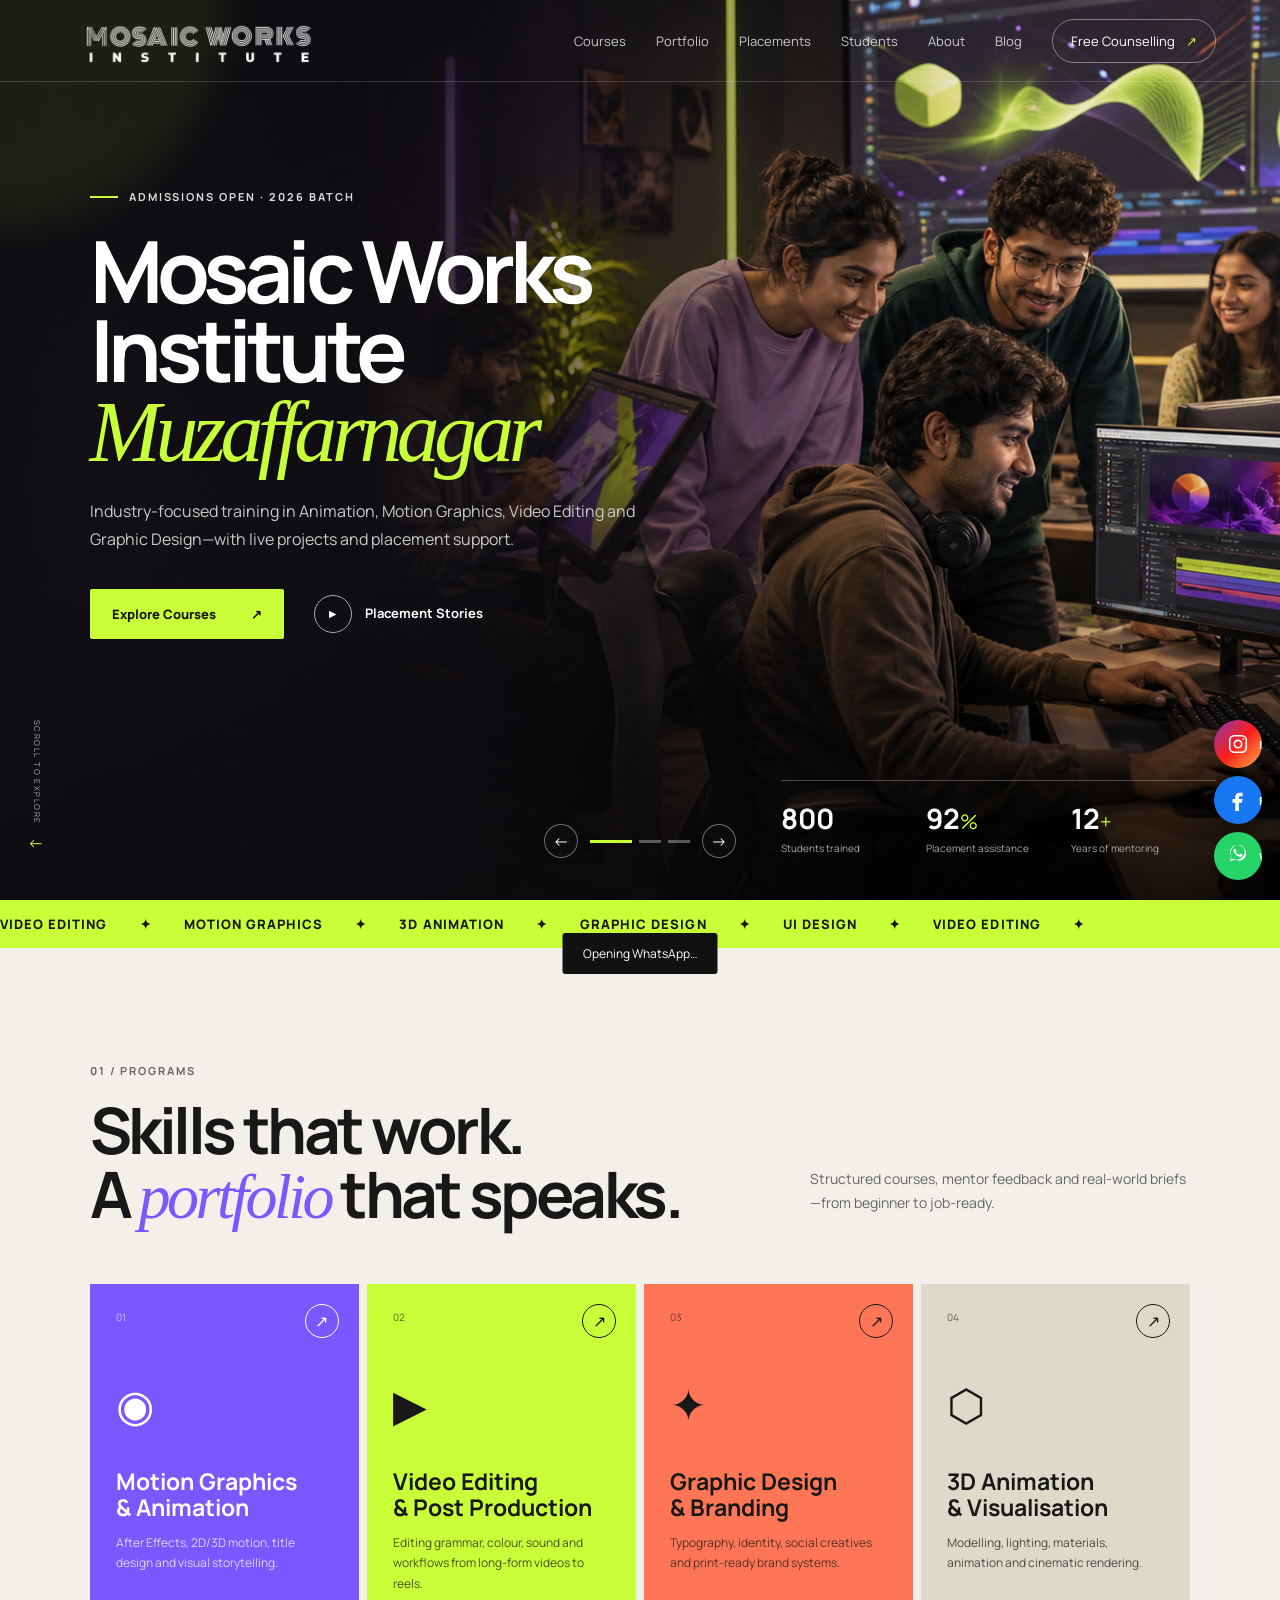
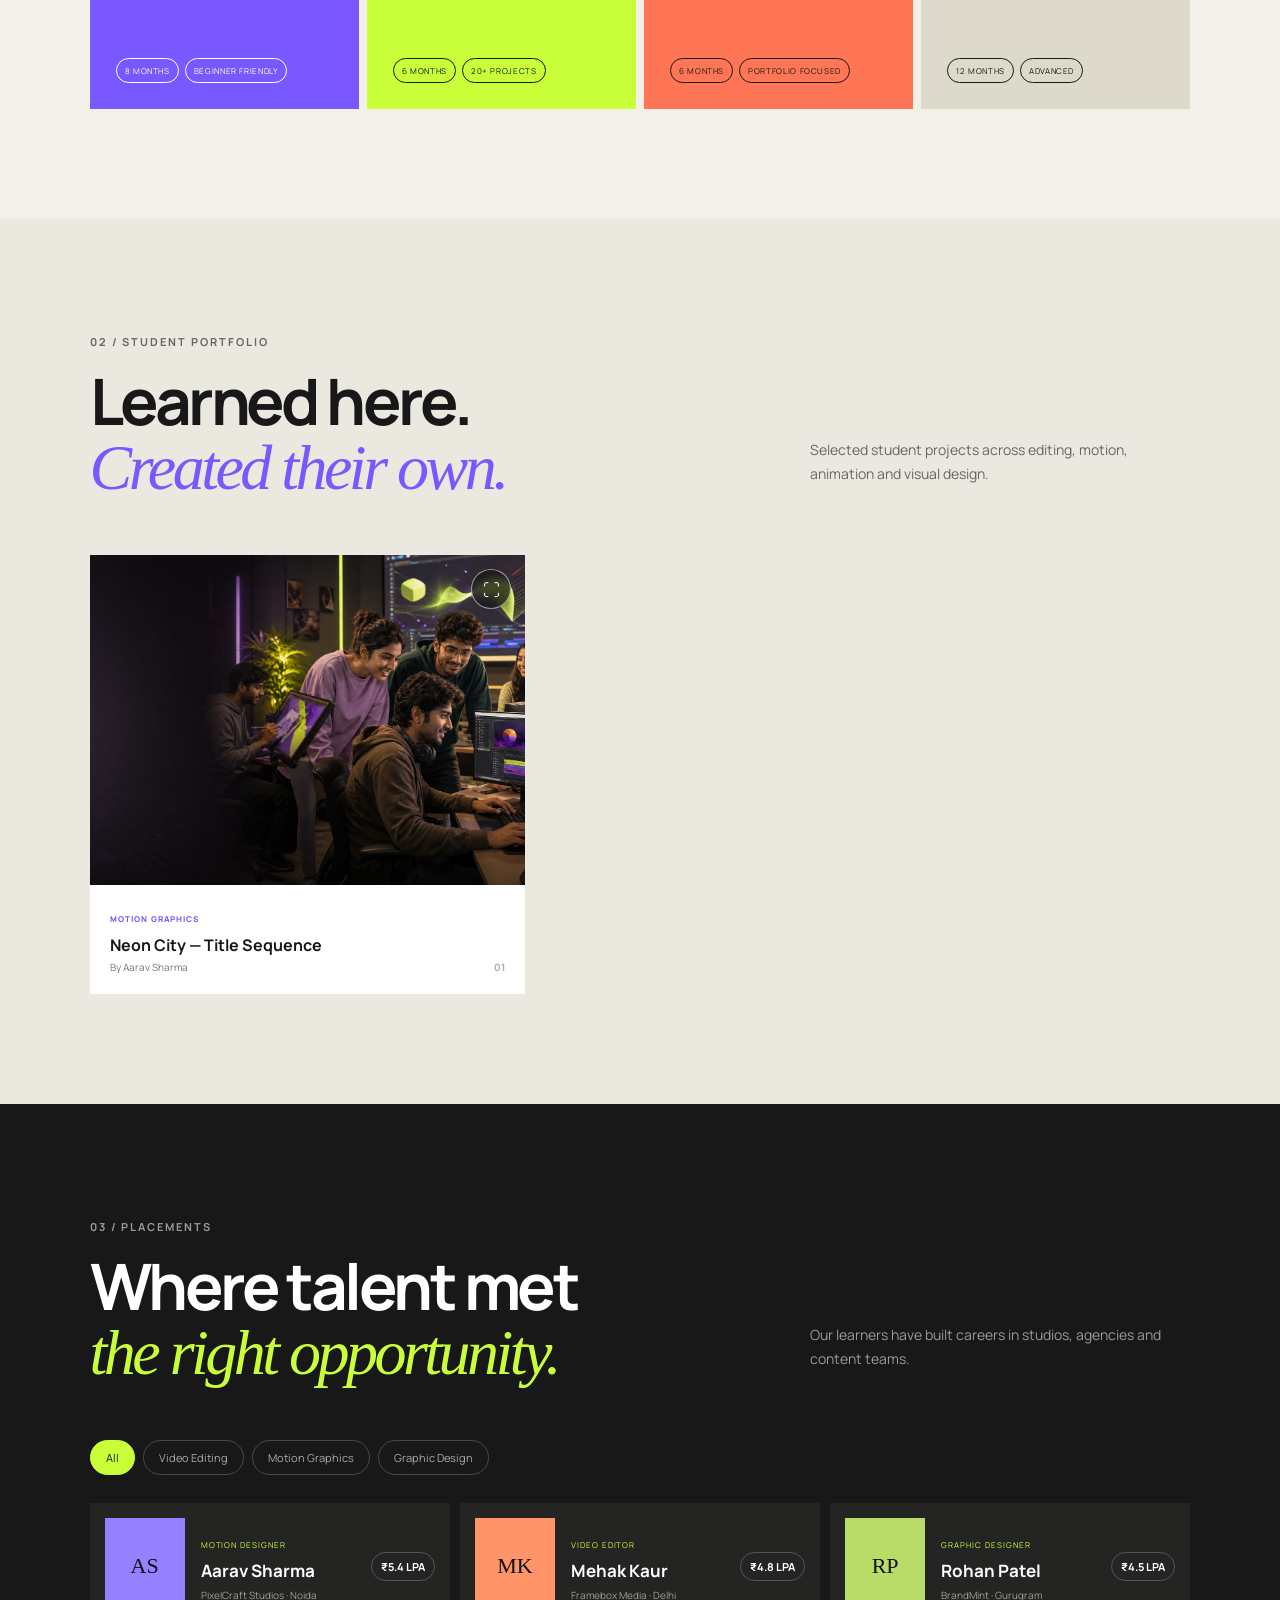
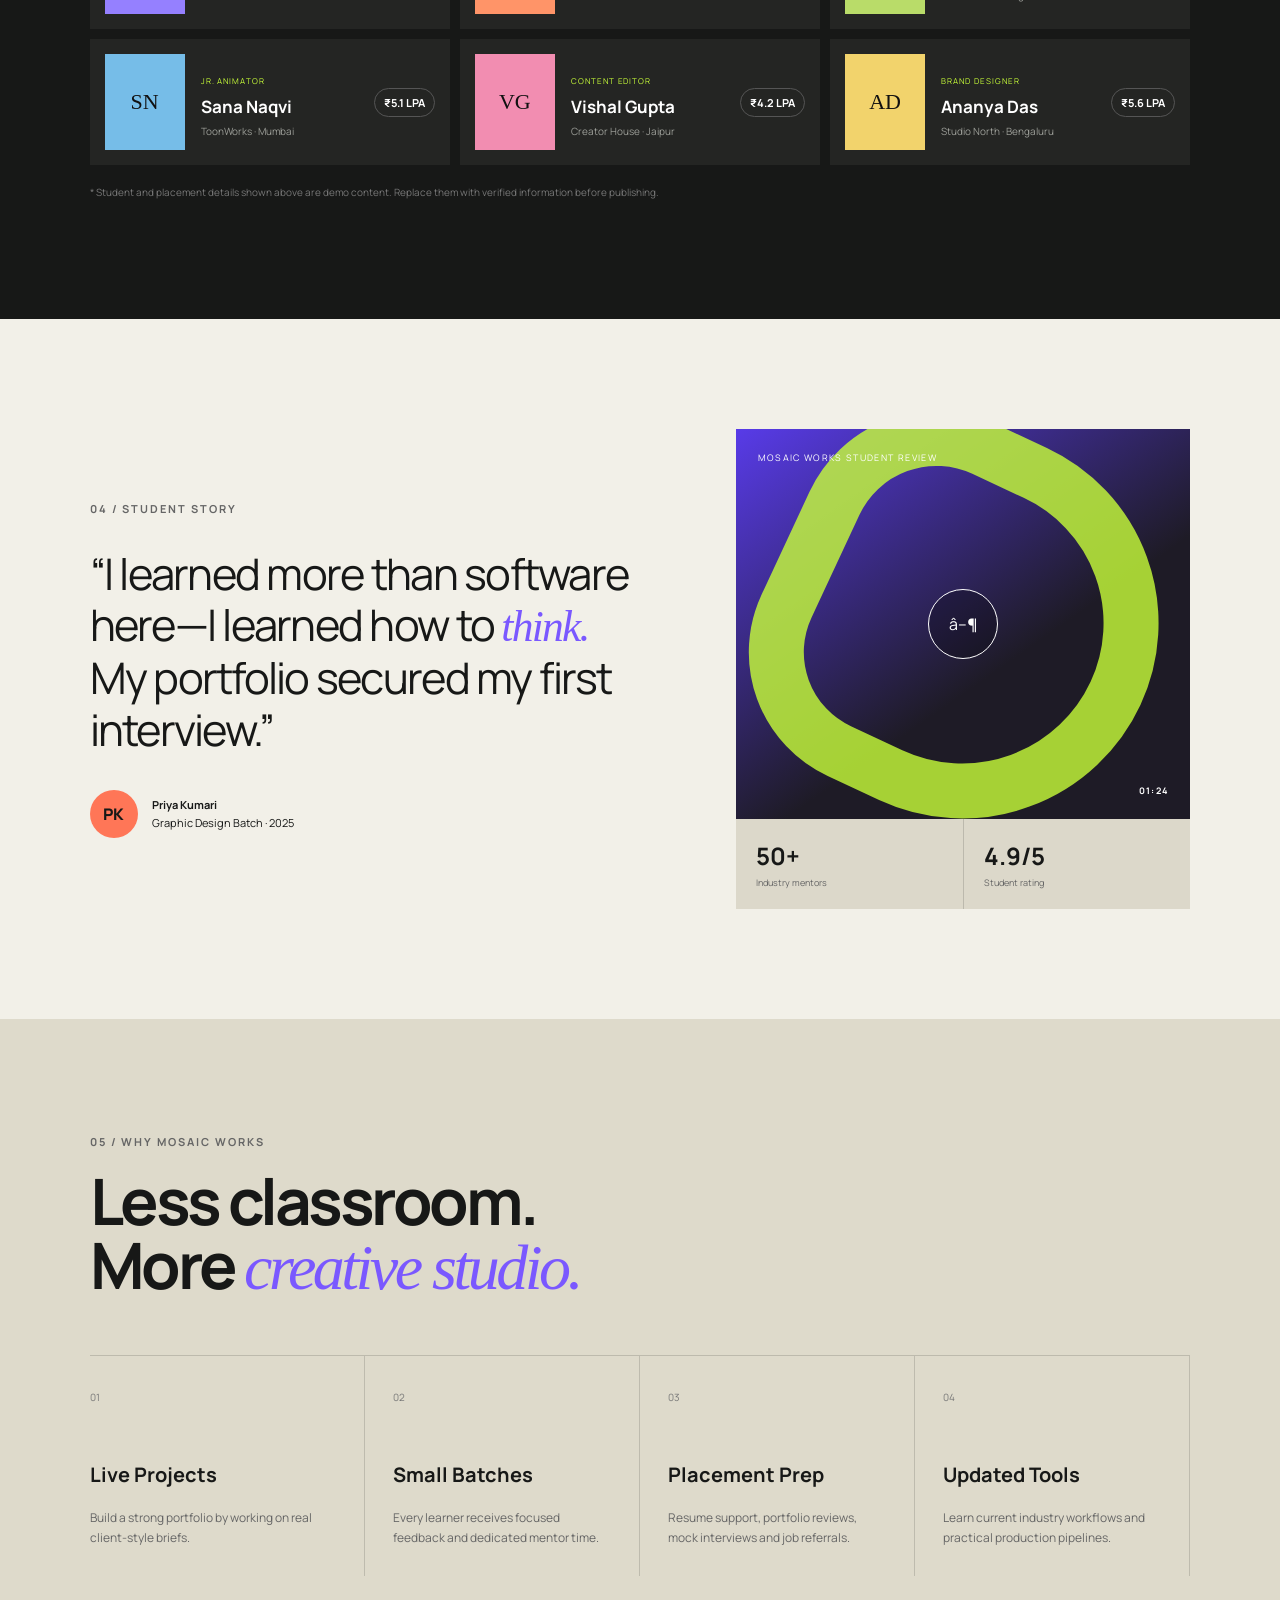
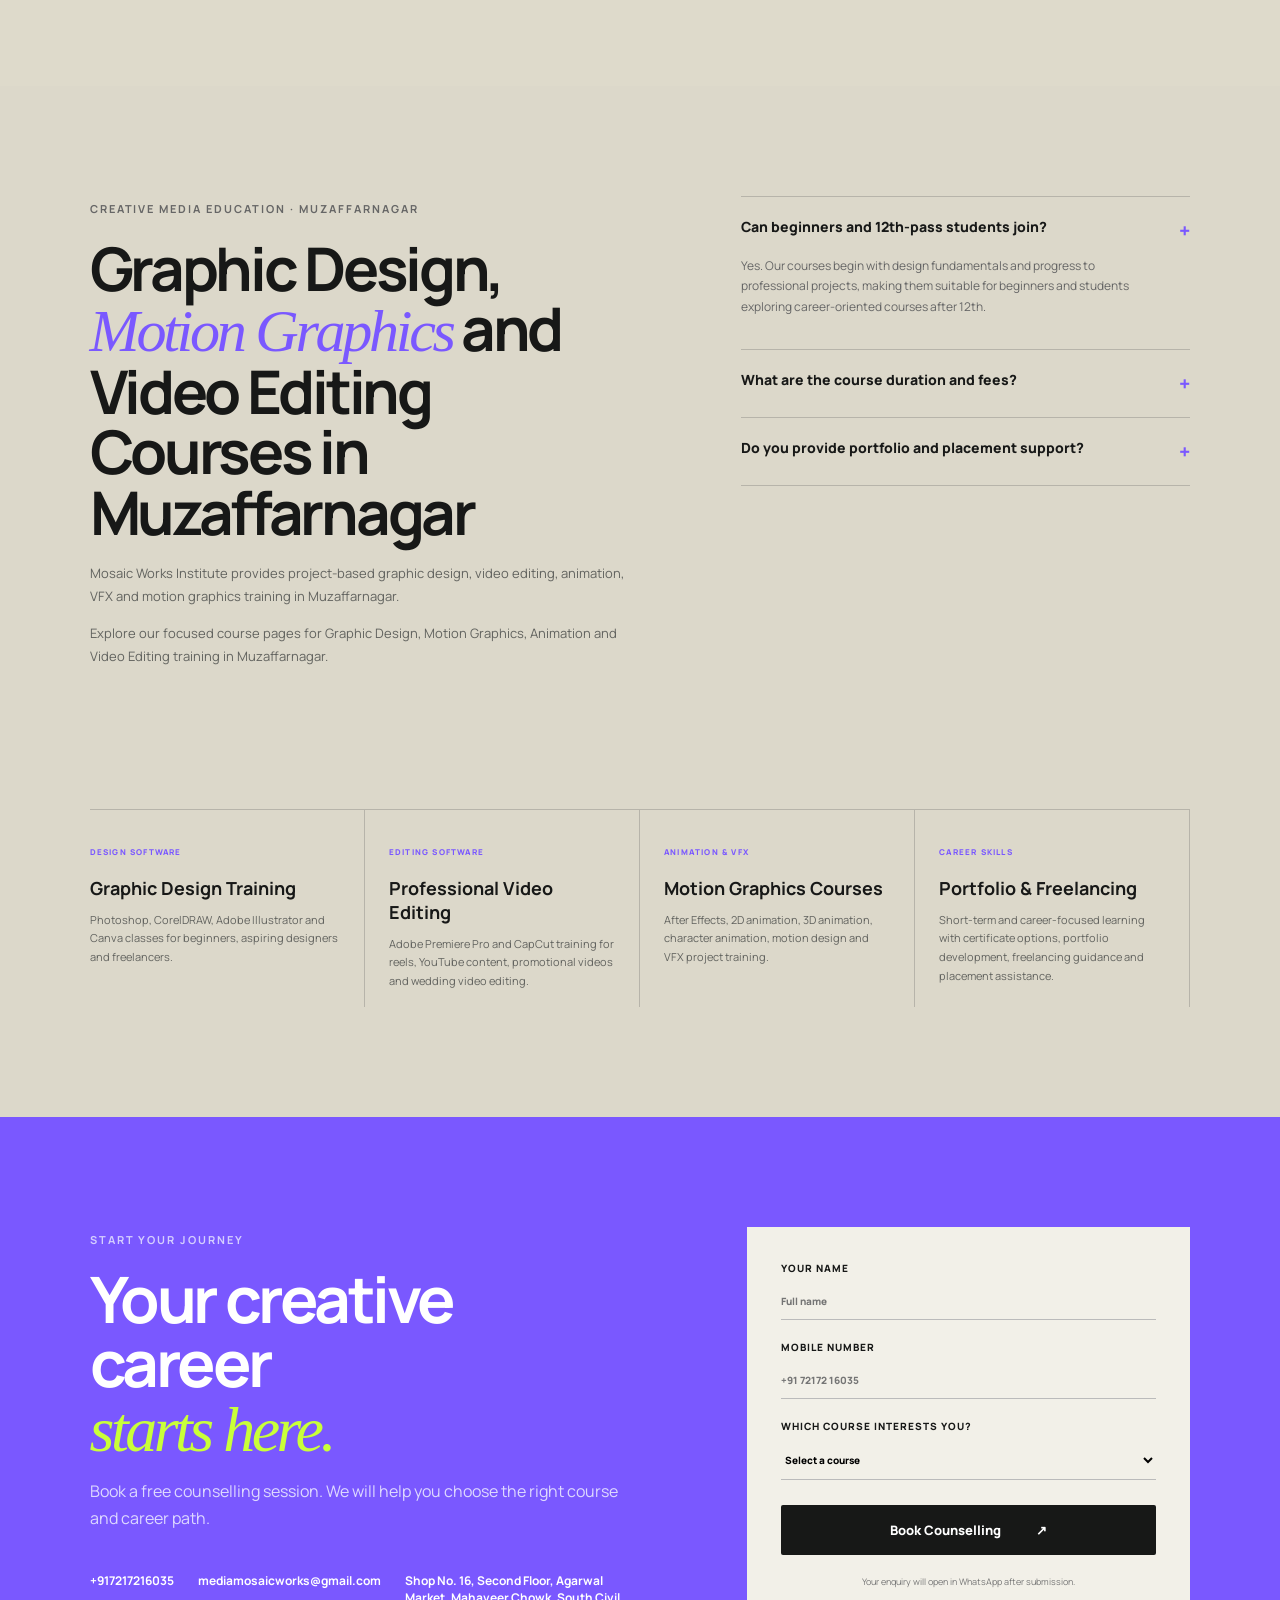
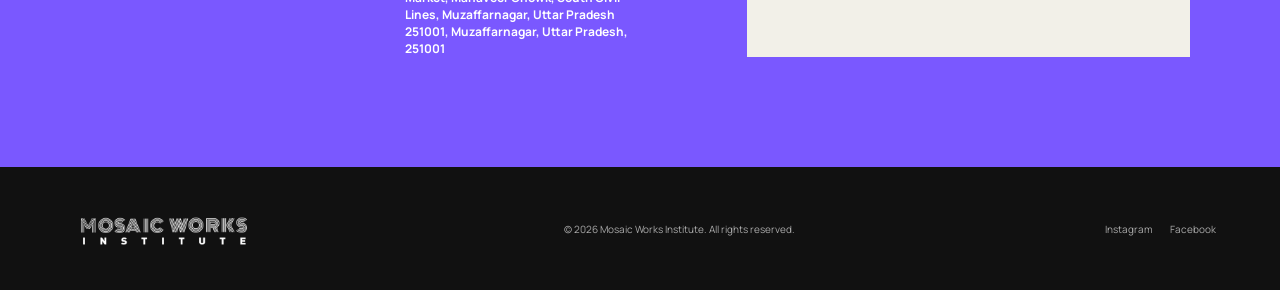
==== index.html @ 02b901d7 "Support multiple student review videos" ====
<!doctype html>
<html lang="en">
<head>
  <meta charset="UTF-8" />
  <meta name="google-site-verification" content="F99Dy2yjvaVVWjo8luvY0_KOI1GWMtIeP6LlT7EjzqU" />
  <meta name="viewport" content="width=device-width, initial-scale=1.0" />
  <meta id="seoDescription" name="description" content="Mosaic Works Institute is a creative training institute in Muzaffarnagar offering Graphic Design, Motion Graphics, Animation and Video Editing courses with practical projects, portfolio development and career counselling." />
  <meta name="keywords" content="graphic design institute in Muzaffarnagar, best graphic design course in Muzaffarnagar, graphic design classes near me, graphic designing training center Muzaffarnagar, diploma in graphic design Muzaffarnagar, certificate course in graphic design, graphic design course for beginners, graphic design course fees in Muzaffarnagar, online graphic design course Muzaffarnagar, graphic design course with certificate, Photoshop course in Muzaffarnagar, CorelDRAW course Muzaffarnagar, Illustrator course near me, Adobe Premiere Pro course, After Effects course Muzaffarnagar, CapCut editing course, Canva course for beginners, Adobe Photoshop classes near me, video editing institute Muzaffarnagar, video editing classes near me, professional video editing course, reels editing course, YouTube video editing course, wedding video editing course, video editing course fees, video editing training center, motion graphics course near me, 2D animation course Muzaffarnagar, 3D animation course Muzaffarnagar, animation training institute, VFX course in Muzaffarnagar, motion graphics training center, animation course for beginners, character animation course, graphic design course with job placement, animation course with placement, freelancing course graphic design, graphic designer course after 12th, skill development courses Muzaffarnagar, short term graphic design course, weekend graphic design classes" />
  <meta name="robots" content="index, follow, max-image-preview:large, max-video-preview:-1" />
  <link rel="canonical" href="https://mosaicworksinstitute.in/" />
  <meta property="og:type" content="website" /><meta property="og:url" content="https://mosaicworksinstitute.in/" /><meta property="og:title" content="Mosaic Works Institute Muzaffarnagar | Creative Training Institute" /><meta property="og:description" content="Official homepage of Mosaic Works Institute, Muzaffarnagar for Graphic Design, Motion Graphics, Animation and Video Editing courses." /><meta property="og:image" content="https://mosaicworksinstitute.in/assets/hero-students.png" />
  <meta name="theme-color" content="#171817" />
  <title>Mosaic Works Institute Muzaffarnagar | Graphic Design, Animation & Video Editing Courses</title>
  <link rel="preconnect" href="https://fonts.googleapis.com">
  <link rel="preconnect" href="https://fonts.gstatic.com" crossorigin>
  <link href="https://fonts.googleapis.com/css2?family=Hind:wght@400;500;600;700&family=Manrope:wght@400;500;600;700;800&family=Montserrat:wght@400;500;600;700;800&family=Mukta:wght@400;500;600;700&family=Noto+Sans+Devanagari:wght@400;500;600;700;800&family=Poppins:wght@400;500;600;700;800&display=swap" rel="stylesheet">
  <link rel="preload" as="image" href="assets/hero-students.png" />
  <link rel="stylesheet" href="styles.css?v=20260624-review-gallery" />
  <link rel="stylesheet" href="portfolio-lightbox.css" />
  <script type="application/ld+json">{"@context":"https://schema.org","@graph":[{"@type":["Organization","EducationalOrganization"],"@id":"https://mosaicworksinstitute.in/#organization","name":"Mosaic Works Institute","alternateName":["Mosaic Works","Mosaic Works Institute Muzaffarnagar"],"url":"https://mosaicworksinstitute.in/","logo":"https://mosaicworksinstitute.in/assets/mosaic-works-logo.png","image":"https://mosaicworksinstitute.in/assets/hero-students.png","email":"mediamosaicworks@gmail.com","telephone":"+917217216035","sameAs":["https://www.instagram.com/mosaic_works_institute/","https://www.facebook.com/share/1VC8kk6S8E/"]},{"@type":["LocalBusiness","EducationalOrganization"],"@id":"https://mosaicworksinstitute.in/#localbusiness","name":"Mosaic Works Institute","url":"https://mosaicworksinstitute.in/","telephone":"+917217216035","priceRange":"Contact for course fees","image":"https://mosaicworksinstitute.in/assets/mosaic-works-logo.png","description":"Professional creative education and training institute in Muzaffarnagar for graphic design, motion graphics, animation and video editing courses.","address":{"@type":"PostalAddress","streetAddress":"Shop No. 16, Second Floor, Agarwal Market, Mahaveer Chowk, South Civil Lines","addressLocality":"Muzaffarnagar","addressRegion":"Uttar Pradesh","postalCode":"251001","addressCountry":"IN"},"areaServed":[{"@type":"City","name":"Muzaffarnagar"},{"@type":"State","name":"Uttar Pradesh"}],"parentOrganization":{"@id":"https://mosaicworksinstitute.in/#organization"}},{"@type":"WebSite","@id":"https://mosaicworksinstitute.in/#website","url":"https://mosaicworksinstitute.in/","name":"Mosaic Works Institute","publisher":{"@id":"https://mosaicworksinstitute.in/#organization"},"inLanguage":"en-IN","potentialAction":{"@type":"SearchAction","target":"https://mosaicworksinstitute.in/?s={search_term_string}","query-input":"required name=search_term_string"}},{"@type":"BreadcrumbList","@id":"https://mosaicworksinstitute.in/#breadcrumb","itemListElement":[{"@type":"ListItem","position":1,"name":"Home","item":"https://mosaicworksinstitute.in/"}]},{"@type":"ItemList","@id":"https://mosaicworksinstitute.in/#courses","name":"Creative Media Courses at Mosaic Works Institute","itemListElement":[{"@type":"Course","position":1,"name":"Graphic Design Course in Muzaffarnagar","url":"https://mosaicworksinstitute.in/graphic-design-course-muzaffarnagar.html","provider":{"@id":"https://mosaicworksinstitute.in/#organization"}},{"@type":"Course","position":2,"name":"Motion Graphics Course in Muzaffarnagar","url":"https://mosaicworksinstitute.in/motion-graphics-course-muzaffarnagar.html","provider":{"@id":"https://mosaicworksinstitute.in/#organization"}},{"@type":"Course","position":3,"name":"Animation Course in Muzaffarnagar","url":"https://mosaicworksinstitute.in/animation-course-muzaffarnagar.html","provider":{"@id":"https://mosaicworksinstitute.in/#organization"}},{"@type":"Course","position":4,"name":"Video Editing Course in Muzaffarnagar","url":"https://mosaicworksinstitute.in/video-editing-course-muzaffarnagar.html","provider":{"@id":"https://mosaicworksinstitute.in/#organization"}}]}]}</script>
  <link rel="icon" type="image/png" sizes="48x48" href="https://mosaicworksinstitute.in/icon-48.png">
  <link rel="icon" type="image/png" sizes="192x192" href="https://mosaicworksinstitute.in/icon-192.png">
  <link rel="shortcut icon" href="https://mosaicworksinstitute.in/favicon.ico" type="image/x-icon">
  <link rel="apple-touch-icon" href="https://mosaicworksinstitute.in/apple-touch-icon.png">
  <link rel="manifest" href="/site.webmanifest">
</head>
<body>
  <div class="cursor-glow" aria-hidden="true"></div>
  <header class="site-header">
    <a class="brand logo-panel" href="#top" aria-label="Mosaic Works Institute home"><img class="site-logo" src="assets/mosaic-works-logo.png" alt="Mosaic Works Institute"></a>
    <button class="menu-btn" aria-label="Open menu" aria-expanded="false"><span></span><span></span></button>
    <nav>
      <a href="#courses">Courses</a><a href="#portfolio">Portfolio</a><a href="#placements">Placements</a><a href="#stories">Students</a><a href="#about">About</a><a href="blog/">Blog</a>
      <a class="nav-cta" href="#contact">Free Counselling <span>↗</span></a>
    </nav>
  </header>

  <main id="top">
    <section class="hero">
      <div class="hero-slider" id="heroSlider">
        <div class="hero-slide active"><img class="hero-image" src="assets/hero-students.png" alt="Students learning video editing and design in a creative studio"></div>
      </div>
      <div class="hero-shade"></div>
      <div class="hero-content reveal">
        <div class="eyebrow"><span></span> Admissions Open · 2026 Batch</div>
        <h1 id="heroTitle">Mosaic Works Institute<br><em>Muzaffarnagar</em></h1>
        <p id="heroDescription">Industry-focused training in Animation, Motion Graphics, Video Editing and Graphic Design—with live projects and placement support.</p>
        <div class="hero-actions"><a class="btn btn-primary" href="#courses">Explore Courses <span>↗</span></a><a class="text-link" href="#placements"><span class="play">▶</span> Placement Stories</a></div>
      </div>
      <div class="hero-stats reveal">
        <div><strong data-count="800">0</strong><span>Students trained</span></div>
        <div><strong data-count="92">0</strong><i>%</i><span>Placement assistance</span></div>
        <div><strong data-count="12">0</strong><i>+</i><span>Years of mentoring</span></div>
      </div>
      <div class="slider-controls"><button id="prevSlide" aria-label="Previous banner">←</button><div id="sliderDots"><button class="active" aria-label="Banner 1"></button></div><button id="nextSlide" aria-label="Next banner">→</button></div>
      <div class="scroll-note">SCROLL TO EXPLORE <span>↓</span></div>
    </section>

    <section class="marquee" aria-label="Courses"><div>VIDEO EDITING <b>✦</b> MOTION GRAPHICS <b>✦</b> 3D ANIMATION <b>✦</b> GRAPHIC DESIGN <b>✦</b> UI DESIGN <b>✦</b> VIDEO EDITING <b>✦</b></div></section>

    <section class="section courses" id="courses">
      <div class="section-head reveal"><div><span class="kicker">01 / PROGRAMS</span><h2>Skills that work.<br>A <em>portfolio</em> that speaks.</h2></div><p>Structured courses, mentor feedback and real-world briefs—from beginner to job-ready.</p></div>
      <div class="course-grid">
        <article class="course-card violet reveal"><span class="course-no">01</span><div class="course-icon">◉</div><h3>Motion Graphics<br>& Animation</h3><p>After Effects, 2D/3D motion, title design and visual storytelling.</p><div class="tags"><span>8 Months</span><span>Beginner Friendly</span></div><a href="motion-graphics-course-muzaffarnagar.html" aria-label="View Motion Graphics course in Muzaffarnagar">↗</a></article>
        <article class="course-card lime reveal"><span class="course-no">02</span><div class="course-icon">▶</div><h3>Video Editing<br>& Post Production</h3><p>Editing grammar, colour, sound and workflows from long-form videos to reels.</p><div class="tags"><span>6 Months</span><span>20+ Projects</span></div><a href="video-editing-course-muzaffarnagar.html" aria-label="View Video Editing course in Muzaffarnagar">↗</a></article>
        <article class="course-card coral reveal"><span class="course-no">03</span><div class="course-icon">✦</div><h3>Graphic Design<br>& Branding</h3><p>Typography, identity, social creatives and print-ready brand systems.</p><div class="tags"><span>6 Months</span><span>Portfolio Focused</span></div><a href="graphic-design-course-muzaffarnagar.html" aria-label="View Graphic Design course in Muzaffarnagar">↗</a></article>
        <article class="course-card cream reveal"><span class="course-no">04</span><div class="course-icon">⬡</div><h3>3D Animation<br>& Visualisation</h3><p>Modelling, lighting, materials, animation and cinematic rendering.</p><div class="tags"><span>12 Months</span><span>Advanced</span></div><a href="#contact" aria-label="3D Animation course enquiry">↗</a></article>
      </div>
    </section>

    <section class="section portfolio" id="portfolio">
      <div class="section-head reveal"><div><span class="kicker">02 / STUDENT PORTFOLIO</span><h2>Learned here.<br><em>Created their own.</em></h2></div><p>Selected student projects across editing, motion, animation and visual design.</p></div>
      <div class="portfolio-grid" id="portfolioGrid">
        <article class="portfolio-card wide reveal"><div class="portfolio-media"><img src="assets/hero-students.png" alt="Motion graphics student project"></div><div class="portfolio-info"><div><span>Motion Graphics</span><h3>Neon City — Title Sequence</h3><p>By Aarav Sharma</p></div><b>01</b></div></article>
        <article class="portfolio-card reveal"><div class="portfolio-media color-art violet-art"><span>PLAY<br>WITH<br>TYPE</span></div><div class="portfolio-info"><div><span>Graphic Design</span><h3>Type & Rhythm</h3><p>By Mehak Kaur</p></div><b>02</b></div></article>
        <article class="portfolio-card reveal"><div class="portfolio-media color-art lime-art"><span>3D<br>FORM</span></div><div class="portfolio-info"><div><span>3D Animation</span><h3>Abstract Forms</h3><p>By Sana Naqvi</p></div><b>03</b></div></article>
      </div>
    </section>

    <section class="section placements" id="placements">
      <div class="section-head light reveal"><div><span class="kicker">03 / PLACEMENTS</span><h2>Where talent met<br><em>the right opportunity.</em></h2></div><p>Our learners have built careers in studios, agencies and content teams.</p></div>
      <div class="filter-row reveal" role="group" aria-label="Placement filter"><button class="active" data-filter="all">All</button><button data-filter="video">Video Editing</button><button data-filter="motion">Motion Graphics</button><button data-filter="design">Graphic Design</button></div>
      <div class="placement-grid">
        <article class="placement-card reveal" data-type="motion"><div class="portrait purple">AS</div><div><span>Motion Designer</span><h3>Aarav Sharma</h3><p>PixelCraft Studios · Noida</p></div><strong>₹5.4 LPA</strong></article>
        <article class="placement-card reveal" data-type="video"><div class="portrait orange">MK</div><div><span>Video Editor</span><h3>Mehak Kaur</h3><p>Framebox Media · Delhi</p></div><strong>₹4.8 LPA</strong></article>
        <article class="placement-card reveal" data-type="design"><div class="portrait green">RP</div><div><span>Graphic Designer</span><h3>Rohan Patel</h3><p>BrandMint · Gurugram</p></div><strong>₹4.5 LPA</strong></article>
        <article class="placement-card reveal" data-type="motion"><div class="portrait blue">SN</div><div><span>Jr. Animator</span><h3>Sana Naqvi</h3><p>ToonWorks · Mumbai</p></div><strong>₹5.1 LPA</strong></article>
        <article class="placement-card reveal" data-type="video"><div class="portrait pink">VG</div><div><span>Content Editor</span><h3>Vishal Gupta</h3><p>Creator House · Jaipur</p></div><strong>₹4.2 LPA</strong></article>
        <article class="placement-card reveal" data-type="design"><div class="portrait yellow">AD</div><div><span>Brand Designer</span><h3>Ananya Das</h3><p>Studio North · Bengaluru</p></div><strong>₹5.6 LPA</strong></article>
      </div>
      <p class="demo-note">* Student and placement details shown above are demo content. Replace them with verified information before publishing.</p>
    </section>

    <section class="section stories" id="stories">
      <div class="story-copy reveal"><span class="kicker">04 / STUDENT STORY</span><blockquote id="storyQuote">“I learned more than software here—I learned how to <em>think.</em> My portfolio secured my first interview.”</blockquote><div class="student"><span id="storyInitials">PK</span><p><strong id="storyName">Priya Kumari</strong><br><span id="storyMeta">Graphic Design Batch · 2025</span></p></div></div>
      <div class="story-panel reveal"><div class="showreel" id="studentReviewVideo"><span id="storyVideoLabel">MOSAIC WORKS STUDENT REVIEW</span><button aria-label="Play student review video">▶</button><b id="storyDuration">01:24</b></div><div class="mini-stats"><div><strong id="storyStatOne">50+</strong><span id="storyStatOneLabel">Industry mentors</span></div><div><strong id="storyStatTwo">4.9/5</strong><span id="storyStatTwoLabel">Student rating</span></div></div></div>
      <div class="review-gallery" id="studentReviewGallery" aria-label="Student review videos"></div>

    </section>

    <section class="section about" id="about">
      <div class="section-head reveal"><div><span class="kicker">05 / WHY MOSAIC WORKS</span><h2>Less classroom.<br>More <em>creative studio.</em></h2></div></div>
      <div class="feature-grid">
        <div class="feature reveal"><span>01</span><h3>Live Projects</h3><p>Build a strong portfolio by working on real client-style briefs.</p></div>
        <div class="feature reveal"><span>02</span><h3>Small Batches</h3><p>Every learner receives focused feedback and dedicated mentor time.</p></div>
        <div class="feature reveal"><span>03</span><h3>Placement Prep</h3><p>Resume support, portfolio reviews, mock interviews and job referrals.</p></div>
        <div class="feature reveal"><span>04</span><h3>Updated Tools</h3><p>Learn current industry workflows and practical production pipelines.</p></div>
      </div>
    </section>

    <section class="section local-seo" id="muzaffarnagar-courses">
      <div class="local-intro reveal"><span class="kicker">CREATIVE MEDIA EDUCATION · MUZAFFARNAGAR</span><h2>Graphic Design,<br><em>Motion Graphics</em> and<br>Video Editing Courses in Muzaffarnagar</h2><p><strong>Mosaic Works Institute</strong> is a professional creative education and training institute in Muzaffarnagar. The homepage is the official brand page for Mosaic Works, Mosaic Works Institute Muzaffarnagar and Mosaic Works training institute searches. Students learn graphic design, video editing, motion graphics, animation and VFX through practical assignments, real-world projects and portfolio development.</p><p>Explore our focused course pages for <a href="graphic-design-course-muzaffarnagar.html">Graphic Design</a>, <a href="motion-graphics-course-muzaffarnagar.html">Motion Graphics</a>, <a href="animation-course-muzaffarnagar.html">Animation</a> and <a href="video-editing-course-muzaffarnagar.html">Video Editing</a> training in Muzaffarnagar.</p></div>
      <div class="faq-list reveal"><details open><summary>Can beginners and 12th-pass students join?<span>+</span></summary><p>Yes. Our courses begin with design fundamentals and progress to professional projects, making them suitable for beginners and students exploring career-oriented courses after 12th.</p></details><details><summary>What are the course duration and fees?<span>+</span></summary><p>Duration and fees depend on the selected graphic design, animation, motion graphics or video editing program. Contact us for the current fee structure, weekend options and certificate details.</p></details><details><summary>Do you provide portfolio and placement support?<span>+</span></summary><p>Students receive portfolio guidance, interview preparation and placement assistance. Job placement depends on skills, portfolio quality and available opportunities.</p></details></div>
      <div class="seo-services reveal">
        <article><span>DESIGN SOFTWARE</span><h3>Graphic Design Training</h3><p>Photoshop, CorelDRAW, Adobe Illustrator and Canva classes for beginners, aspiring designers and freelancers.</p></article>
        <article><span>EDITING SOFTWARE</span><h3>Professional Video Editing</h3><p>Adobe Premiere Pro and CapCut training for reels, YouTube content, promotional videos and wedding video editing.</p></article>
        <article><span>ANIMATION & VFX</span><h3>Motion Graphics Courses</h3><p>After Effects, 2D animation, 3D animation, character animation, motion design and VFX project training.</p></article>
        <article><span>CAREER SKILLS</span><h3>Portfolio & Freelancing</h3><p>Short-term and career-focused learning with certificate options, portfolio development, freelancing guidance and placement assistance.</p></article>
      </div>
    </section>

    <section class="contact" id="contact">
      <div class="contact-copy reveal"><span class="kicker">START YOUR JOURNEY</span><h2>Your creative career<br><em>starts here.</em></h2><p>Book a free counselling session. We will help you choose the right course and career path.</p><div class="contact-details"><a id="contactPhone" href="tel:+917217216035">+91 72172 16035</a><a id="contactEmail" href="mailto:mediamosaicworks@gmail.com">mediamosaicworks@gmail.com</a><span id="contactAddress">Muzaffarnagar, Uttar Pradesh</span></div></div>
      <form class="enquiry-form reveal" id="enquiryForm"><label>Your name<input name="name" required placeholder="Full name"></label><label>Mobile number<input name="phone" required inputmode="tel" pattern="[0-9 +()-]{10,}" placeholder="+91 72172 16035"></label><label>Which course interests you?<select name="course" required><option value="">Select a course</option><option>Motion Graphics & Animation</option><option>Video Editing</option><option>Graphic Design</option><option>3D Animation</option></select></label><button class="btn btn-dark" type="submit">Book Counselling <span>↗</span></button><small>Your enquiry will open in WhatsApp after submission.</small></form>
    </section>
  </main>

  <footer><a class="brand footer-logo" href="#top"><img class="site-logo" src="assets/mosaic-works-logo.png" alt="Mosaic Works Institute"></a><p>© 2026 <span id="footerName">Mosaic Works Institute</span>. All rights reserved.</p><div><a class="footer-instagram" href="https://www.instagram.com/mosaic_works_institute/" target="_blank" rel="noopener">Instagram</a><a class="footer-facebook" href="https://www.facebook.com/share/1VC8kk6S8E/" target="_blank" rel="noopener">Facebook</a></div></footer>
  <aside class="social-dock" aria-label="Connect with us">
    <a class="social-btn instagram" href="https://www.instagram.com/mosaic_works_institute/" target="_blank" rel="noopener" aria-label="Follow Mosaic Works Institute on Instagram"><svg viewBox="0 0 24 24" aria-hidden="true"><rect x="3" y="3" width="18" height="18" rx="5"/><circle cx="12" cy="12" r="4"/><circle cx="17.5" cy="6.5" r="1" class="fill"/></svg><span>Instagram</span></a>
    <a class="social-btn facebook" href="https://www.facebook.com/share/1VC8kk6S8E/" target="_blank" rel="noopener" aria-label="Follow Mosaic Works Institute on Facebook"><svg viewBox="0 0 24 24" aria-hidden="true"><path class="fill" d="M14 8h3V4.2c-.5-.1-2.1-.2-3.4-.2C10.8 4 9 5.7 9 8.8V11H6v4h3v9h4v-9h3.3l.7-4h-4V9.2c0-.8.2-1.2 1-1.2z"/></svg><span>Facebook</span></a>
    <a class="social-btn whatsapp" href="https://wa.me/917217216035?text=Hi%20Mosaic%20Works%20Institute%2C%20I%20would%20like%20course%20details" target="_blank" rel="noopener" aria-label="Chat with us on WhatsApp"><svg viewBox="0 0 448 512" aria-hidden="true"><path class="fill" d="M380.9 97.1C339-3.7 223.8-32.1 144.2 20.9 66.9 72.3 37.5 166 70.1 249.6L35.4 376.5l129.9-34.1c80.4 43.9 181 15.6 227.6-63.9 32.9-56.1 28.5-126.9-12-181.4zm-157 251.1c-29.5 0-58.4-7.9-83.7-22.8l-9.5-5.6-77.1 20.2 20.6-75.2-6.2-9.7c-17-26.9-26-58-26-90 0-92.6 75.4-168 168-168 44.9 0 87 17.5 118.7 49.2 31.7 31.7 49.2 73.9 49.2 118.7 0 92.7-75.4 168.2-168 168.2zm92.5-126.2c-5.1-2.6-30.1-14.8-34.7-16.5-4.7-1.7-8.1-2.6-11.5 2.6-3.4 5.1-13.2 16.5-16.2 19.9-3 3.4-6 3.9-11.1 1.3-30.2-15.1-50-27-69.9-61.1-5.3-9.1 5.3-8.4 15.1-28 1.7-3.4.9-6.4-.4-9-1.3-2.6-11.5-27.7-15.8-38-4.2-10-8.5-8.6-11.5-8.8h-9.8c-3.4 0-9 1.3-13.7 6.4-4.7 5.1-18 17.6-18 42.9s18.4 49.8 21 53.2c2.6 3.4 36.2 55.2 87.7 77.5 32.6 14.1 45.4 15.3 61.7 12.9 9.9-1.5 30.1-12.3 34.4-24.2 4.3-11.9 4.3-22.1 3-24.2-1.3-2.1-4.7-3.4-9.8-6z"/></svg><span>WhatsApp Chat</span></a>
  </aside>
  <div class="portfolio-lightbox" id="portfolioLightbox" role="dialog" aria-modal="true" aria-label="Portfolio project preview" hidden><button class="lightbox-close" aria-label="Close">×</button><div class="lightbox-stage" id="lightboxStage"></div><div class="lightbox-caption"><span id="lightboxCategory"></span><h3 id="lightboxTitle"></h3><p id="lightboxStudent"></p></div></div>
  <div class="toast" role="status" aria-live="polite">Opening WhatsApp…</div>
  <script src="site-data.js?v=20260624-review-gallery"></script>
  <script src="script.js?v=20260624-review-gallery"></script>
</body>
</html>
---- styles.css ----
:root{--ink:#171817;--paper:#f2f0e8;--lime:#c9ff39;--violet:#7a58ff;--coral:#ff7657;--muted:#a4a59f;--line:rgba(23,24,23,.16);--body-font:Manrope;--heading-font:Manrope}
*{box-sizing:border-box}html{scroll-behavior:smooth}body{margin:0;background:var(--paper);color:var(--ink);font-family:var(--body-font),"Noto Sans Devanagari",sans-serif;overflow-x:hidden}h1,h2,h3,blockquote{font-family:var(--heading-font),"Noto Sans Devanagari",sans-serif}a{color:inherit;text-decoration:none}button,input,select{font:inherit}.cursor-glow{position:fixed;width:28rem;height:28rem;border-radius:50%;background:rgba(201,255,57,.08);filter:blur(20px);pointer-events:none;z-index:20;transform:translate(-50%,-50%)}
.site-header{height:82px;position:absolute;inset:0 0 auto;z-index:10;display:flex;align-items:center;justify-content:space-between;padding:0 clamp(24px,5vw,84px);color:white;border-bottom:1px solid rgba(255,255,255,.16)}.brand{display:flex;align-items:center;gap:10px;font-size:14px;font-weight:800;line-height:.8;letter-spacing:.04em}.brand small{font-size:8px;letter-spacing:.28em}.brand-mark{display:grid;place-items:center;width:38px;height:38px;background:var(--lime);color:var(--ink);border-radius:50%;letter-spacing:-.08em}.site-header nav{display:flex;gap:30px;align-items:center;font-size:13px}.site-header nav>a:not(.nav-cta){opacity:.76}.site-header nav>a:hover{opacity:1}.nav-cta{border:1px solid rgba(255,255,255,.4);border-radius:30px;padding:12px 18px}.nav-cta span{color:var(--lime);margin-left:8px}.menu-btn{display:none;background:none;border:0}.menu-btn span{display:block;background:white;width:24px;height:2px;margin:6px}
.hero{height:min(900px,100vh);min-height:720px;position:relative;background:#121112;color:white;overflow:hidden}.hero-image{position:absolute;inset:0;width:100%;height:100%;object-fit:cover}.hero-shade{position:absolute;inset:0;background:linear-gradient(90deg,rgba(15,13,18,.96) 0%,rgba(15,13,18,.7) 35%,rgba(15,13,18,.06) 75%),linear-gradient(0deg,rgba(0,0,0,.7) 0,transparent 35%)}.hero-content{position:absolute;left:clamp(24px,7vw,116px);top:21%;max-width:670px}.eyebrow,.kicker{font-weight:700;font-size:11px;letter-spacing:.18em;text-transform:uppercase}.eyebrow{display:flex;align-items:center;gap:11px;color:#ddd}.eyebrow span{width:28px;height:2px;background:var(--lime)}h1{font-size:clamp(52px,6.7vw,102px);line-height:.92;letter-spacing:-.065em;margin:28px 0 24px;max-width:800px}em{font-family:Georgia,serif;font-weight:400;color:var(--lime)}.hero-content>p{max-width:570px;color:#c9c9c8;font-size:16px;line-height:1.75}.hero-actions{display:flex;align-items:center;gap:30px;margin-top:36px}.btn{display:inline-flex;justify-content:center;align-items:center;gap:35px;padding:16px 22px;border:0;border-radius:2px;font-weight:800;font-size:13px;cursor:pointer}.btn-primary{background:var(--lime);color:var(--ink)}.text-link{font-size:13px;font-weight:700}.play{display:inline-grid;place-items:center;width:38px;height:38px;border:1px solid #aaa;border-radius:50%;font-size:9px;margin-right:10px}.hero-stats{position:absolute;right:clamp(24px,5vw,80px);bottom:45px;display:flex;border-top:1px solid rgba(255,255,255,.25);padding-top:18px}.hero-stats div{min-width:145px}.hero-stats strong{font-size:28px}.hero-stats i{font-style:normal;color:var(--lime);font-size:20px}.hero-stats span{display:block;color:#aaa;font-size:10px;margin-top:4px}.scroll-note{position:absolute;left:26px;bottom:50px;writing-mode:vertical-rl;font-size:8px;letter-spacing:.18em;color:#aaa}.scroll-note span{color:var(--lime);font-size:16px;margin-top:10px}
.marquee{background:var(--lime);padding:15px 0;overflow:hidden;white-space:nowrap;font-weight:800;font-size:13px;letter-spacing:.08em}.marquee div{width:max-content;animation:marquee 24s linear infinite}.marquee b{padding:0 28px}@keyframes marquee{to{transform:translateX(-50%)}}
.section{padding:110px clamp(24px,7vw,116px)}.section-head{display:flex;align-items:end;justify-content:space-between;gap:40px;margin-bottom:55px}.section-head h2,.contact h2{font-size:clamp(38px,5vw,70px);line-height:1;letter-spacing:-.055em;margin:18px 0 0}.section-head em{color:var(--violet)}.section-head>p{max-width:380px;color:#666;line-height:1.7;font-size:14px}.kicker{color:#666}.course-grid{display:grid;grid-template-columns:repeat(4,1fr);gap:8px}.course-card{position:relative;min-height:425px;padding:26px;display:flex;flex-direction:column;transition:transform .35s}.course-card:hover{transform:translateY(-8px)}.course-card.violet{background:var(--violet);color:white}.course-card.lime{background:var(--lime)}.course-card.coral{background:var(--coral)}.course-card.cream{background:#dedacb}.course-no{font-size:10px;opacity:.65}.course-icon{font-size:44px;margin:50px 0 34px}.course-card h3{font-size:23px;line-height:1.15;margin:0}.course-card p{font-size:12px;line-height:1.7;opacity:.74}.tags{display:flex;gap:6px;margin-top:auto;flex-wrap:wrap}.tags span{font-size:8px;border:1px solid currentColor;border-radius:20px;padding:6px 8px;text-transform:uppercase;letter-spacing:.08em}.course-card>a{position:absolute;right:20px;top:20px;width:34px;height:34px;display:grid;place-items:center;border:1px solid currentColor;border-radius:50%}
.placements{background:var(--ink);color:white}.section-head.light>p,.section-head.light .kicker{color:#9a9b97}.section-head.light em{color:var(--lime)}.filter-row{display:flex;gap:8px;margin-bottom:28px;flex-wrap:wrap}.filter-row button{border:1px solid #484a46;color:#aaa;background:transparent;padding:9px 15px;border-radius:20px;font-size:11px;cursor:pointer}.filter-row button.active{background:var(--lime);color:var(--ink);border-color:var(--lime)}.placement-grid{display:grid;grid-template-columns:repeat(3,1fr);gap:10px}.placement-card{background:#242523;padding:15px;display:grid;grid-template-columns:80px 1fr auto;align-items:center;gap:16px;transition:.3s}.placement-card:hover{background:#30312e}.placement-card.hidden{display:none}.portrait{width:80px;height:96px;display:grid;place-items:center;font-family:Georgia,serif;font-size:22px;color:#111}.purple{background:#9580ff}.orange{background:#ff9468}.green{background:#b9dc69}.blue{background:#76bde8}.pink{background:#f28db1}.yellow{background:#f2d36c}.placement-card span{font-size:8px;text-transform:uppercase;letter-spacing:.12em;color:var(--lime)}.placement-card h3{font-size:17px;margin:6px 0}.placement-card p{font-size:10px;color:#9c9e98;margin:0}.placement-card>strong{font-size:11px;border:1px solid #555;border-radius:20px;padding:6px 9px}.demo-note{font-size:10px;color:#777;margin-top:20px}
.stories{display:grid;grid-template-columns:1.1fr .9fr;gap:90px;align-items:center}.story-copy blockquote{font-size:clamp(29px,3.4vw,50px);line-height:1.18;letter-spacing:-.04em;margin:30px 0}.story-copy blockquote em{color:var(--violet)}.student{display:flex;gap:14px;align-items:center}.student>span{width:48px;height:48px;border-radius:50%;display:grid;place-items:center;background:var(--coral);font-weight:800}.student p{font-size:11px;line-height:1.6}.showreel{height:390px;background:linear-gradient(145deg,#583be8,#1e1b26 60%);position:relative;padding:25px;color:white;display:flex;align-items:center;justify-content:center;overflow:hidden}.showreel:before{content:"";position:absolute;width:280px;height:280px;border:55px solid var(--lime);border-radius:42% 58% 59% 41%;transform:rotate(25deg);opacity:.8}.showreel>span,.showreel>b{position:absolute;font-size:9px;letter-spacing:.15em}.showreel>span{top:22px;left:22px}.showreel>b{right:22px;bottom:22px}.showreel button{position:relative;z-index:2;width:70px;height:70px;border-radius:50%;border:1px solid white;background:rgba(0,0,0,.25);color:white;cursor:pointer}.mini-stats{display:grid;grid-template-columns:1fr 1fr;background:#dcd8ca}.mini-stats div{padding:20px}.mini-stats div+div{border-left:1px solid var(--line)}.mini-stats strong{font-size:24px}.mini-stats span{display:block;font-size:9px;color:#666;margin-top:4px}
.about{background:#dedacb}.feature-grid{display:grid;grid-template-columns:repeat(4,1fr);border-top:1px solid var(--line)}.feature{padding:28px 35px 0 0;border-right:1px solid var(--line);min-height:220px}.feature+.feature{padding-left:28px}.feature>span{font-size:10px;color:#777}.feature h3{font-size:20px;margin-top:55px}.feature p{font-size:12px;line-height:1.7;color:#666}.contact{padding:110px clamp(24px,7vw,116px);background:var(--violet);color:white;display:grid;grid-template-columns:1.1fr .9fr;gap:9vw}.contact .kicker{color:#d4ceff}.contact h2 em{color:var(--lime)}.contact-copy>p{max-width:560px;color:#ded9ff;line-height:1.7}.contact-details{display:flex;gap:24px;margin-top:40px;font-size:12px;font-weight:700}.enquiry-form{background:var(--paper);color:var(--ink);padding:34px;display:flex;flex-direction:column;gap:20px}.enquiry-form label{font-size:10px;text-transform:uppercase;letter-spacing:.1em;font-weight:800}.enquiry-form input,.enquiry-form select{width:100%;margin-top:8px;border:0;border-bottom:1px solid #bbb;background:transparent;padding:11px 0;outline:none;border-radius:0}.enquiry-form input:focus,.enquiry-form select:focus{border-color:var(--violet)}.btn-dark{background:var(--ink);color:white;margin-top:5px}.enquiry-form small{color:#777;font-size:9px;text-align:center}
footer{padding:28px clamp(24px,5vw,84px);background:#111;color:white;display:flex;justify-content:space-between;align-items:center}footer p,footer a{font-size:10px;color:#aaa}footer a:hover{color:var(--lime)}footer .brand{color:white}footer>div{display:flex;gap:18px}.social-dock{position:fixed;right:18px;bottom:20px;z-index:15;display:flex;flex-direction:column;align-items:flex-end;gap:8px}.social-btn{height:48px;width:48px;border-radius:30px;display:flex;align-items:center;justify-content:flex-start;gap:10px;padding:0 13px;color:white;overflow:hidden;box-shadow:0 8px 24px #0004;transition:width .3s,transform .25s}.social-btn:hover{width:145px;transform:translateX(-3px)}.social-btn svg{width:22px;height:22px;min-width:22px;fill:none;stroke:currentColor;stroke-width:1.8}.social-btn svg .fill{fill:currentColor;stroke:none}.social-btn span{white-space:nowrap;font-size:11px;font-weight:800}.social-btn.instagram{background:linear-gradient(135deg,#833ab4,#fd1d1d,#fcb045)}.social-btn.facebook{background:#1877f2}.social-btn.whatsapp{background:#25d366}.toast{position:fixed;z-index:30;left:50%;bottom:26px;transform:translate(-50%,100px);background:#111;color:white;padding:12px 20px;border-radius:3px;font-size:12px;transition:.3s}.toast.show{transform:translate(-50%,0)}
.hero-slider,.hero-slide{position:absolute;inset:0}.hero-slide{opacity:0;transition:opacity .9s;pointer-events:none}.hero-slide.active{opacity:1}.slider-controls{position:absolute;z-index:4;left:50%;bottom:42px;transform:translateX(-50%);display:flex;align-items:center;gap:12px}.slider-controls>button{width:34px;height:34px;border:1px solid #ffffff66;border-radius:50%;background:#1118;color:white;cursor:pointer}.slider-controls>button:hover{background:var(--lime);color:var(--ink)}#sliderDots{display:flex;gap:7px}#sliderDots button{width:22px;height:3px;border:0;background:#ffffff55;padding:0;cursor:pointer;transition:.3s}#sliderDots button.active{width:42px;background:var(--lime)}.portrait.has-photo{background-size:cover;background-position:center}.reveal{opacity:0;transform:translateY(25px);transition:opacity .8s,transform .8s}.reveal.visible{opacity:1;transform:none}
@media(max-width:1000px){.course-grid{grid-template-columns:repeat(2,1fr)}.placement-grid{grid-template-columns:repeat(2,1fr)}.hero-stats{display:none}.stories,.contact{grid-template-columns:1fr;gap:50px}.feature-grid{grid-template-columns:repeat(2,1fr)}.feature:nth-child(2){border-right:0}.site-header nav{gap:18px}}
@media(max-width:720px){.cursor-glow{display:none}.site-header{height:68px}.site-header nav{position:absolute;top:68px;left:0;right:0;background:#171817;display:none;flex-direction:column;align-items:stretch;padding:22px 24px}.site-header nav.open{display:flex}.menu-btn{display:block}.site-header nav>a{padding:8px}.hero{min-height:760px}.hero-content{top:17%;right:24px}.hero-content>p{font-size:14px}.hero-image{object-position:65% center;opacity:.52}.hero-shade{background:linear-gradient(90deg,#141217ee,#14121766),linear-gradient(0deg,#111 0,transparent 50%)}.hero-actions{align-items:flex-start;flex-direction:column;gap:18px}.scroll-note{display:none}.section{padding:78px 24px}.section-head{display:block}.section-head>p{margin-top:25px}.course-grid,.placement-grid{grid-template-columns:1fr}.course-card{min-height:365px}.placement-card{grid-template-columns:66px 1fr}.portrait{width:66px;height:82px}.placement-card>strong{grid-column:2;width:max-content}.stories{gap:50px}.showreel{height:300px}.feature-grid{grid-template-columns:1fr}.feature{border-right:0;border-bottom:1px solid var(--line);padding:26px 0;min-height:0}.feature+.feature{padding-left:0}.feature h3{margin-top:25px}.contact{padding:78px 24px}.contact-details{flex-direction:column;gap:8px}.enquiry-form{padding:24px 20px}footer{flex-direction:column;gap:22px;text-align:center}footer>div{flex-wrap:wrap}.social-dock{right:12px;bottom:12px}.social-btn{width:44px;height:44px;padding:0 11px}.social-btn:hover{width:44px;transform:none}.social-btn svg{width:21px;height:21px}.social-btn span{display:none}}
.logo-panel{background:transparent;padding:7px 0;border-radius:2px}.site-logo{display:block;width:clamp(190px,20vw,265px);height:auto}.footer-logo{background:transparent;padding:7px 0;border-radius:2px}.footer-logo .site-logo{width:190px}.portfolio{background:#ebe8df}.portfolio .section-head em{color:var(--violet)}.portfolio-grid{display:grid;grid-template-columns:1.35fr 1fr 1fr;gap:10px}.portfolio-card{background:white;min-width:0;transition:transform .35s}.portfolio-card:hover{transform:translateY(-7px)}.portfolio-media{height:330px;overflow:hidden;position:relative;background:#222}.portfolio-media img,.portfolio-media video{width:100%;height:100%;object-fit:cover;display:block}.portfolio-media video{background:#111}.video-badge{position:absolute;left:16px;bottom:16px;background:var(--lime);color:var(--ink);font-size:9px;font-weight:800;padding:7px 10px}.portfolio-info{display:flex;justify-content:space-between;align-items:end;padding:20px}.portfolio-info span{font-size:8px;text-transform:uppercase;letter-spacing:.13em;color:var(--violet);font-weight:800}.portfolio-info h3{font-size:16px;margin:7px 0 4px}.portfolio-info p{font-size:10px;color:#777;margin:0}.portfolio-info b{font-size:10px;color:#aaa}.color-art{display:flex;align-items:center;justify-content:center}.color-art span{font-size:43px;line-height:.78;letter-spacing:-.08em;font-weight:800}.violet-art{background:var(--violet);color:white}.lime-art{background:var(--lime)}@media(max-width:1000px){.portfolio-grid{grid-template-columns:repeat(2,1fr)}}@media(max-width:720px){.logo-panel{padding:5px 0}.site-logo{width:170px}.footer-logo .site-logo{width:180px}.portfolio-grid{grid-template-columns:1fr}.portfolio-media{height:280px}}@media(prefers-reduced-motion:reduce){html{scroll-behavior:auto}.marquee div{animation:none}.reveal{opacity:1;transform:none;transition:none}.course-card{transition:none}}
.showreel iframe,.showreel video{position:absolute;inset:0;width:100%;height:100%;border:0;object-fit:cover;z-index:2;background:#111}.showreel:has(iframe):before,.showreel:has(video):before{display:none}.showreel:has(iframe)>span,.showreel:has(video)>span,.showreel:has(iframe)>b,.showreel:has(video)>b{z-index:3;text-shadow:0 2px 12px #000}.showreel:has(video)>b,.showreel:has(iframe)>b{background:#0008;padding:5px 8px;border-radius:20px}
.review-gallery{grid-column:1/-1;display:grid;grid-template-columns:repeat(3,1fr);gap:18px;margin-top:45px}.review-gallery[hidden]{display:none}.review-card{background:white;border:1px solid var(--line);overflow:hidden}.review-card-media{height:220px;background:linear-gradient(145deg,#583be8,#1e1b26 60%) center/cover no-repeat;position:relative;display:grid;place-items:center;overflow:hidden;color:white}.review-card-media:before{content:"";position:absolute;width:130px;height:130px;border:28px solid var(--lime);border-radius:42% 58% 59% 41%;transform:rotate(25deg);opacity:.75}.review-card-media iframe,.review-card-media video{position:absolute;inset:0;width:100%;height:100%;border:0;object-fit:cover;z-index:2;background:#111}.review-card-media span,.review-card-media b{position:absolute;z-index:3;font-size:8px;letter-spacing:.14em;text-shadow:0 2px 12px #000}.review-card-media span{top:14px;left:14px}.review-card-media b{right:14px;bottom:14px;background:#0008;padding:5px 8px;border-radius:20px}.review-card-media button{position:relative;z-index:2;border:1px solid #fff;background:#0005;color:#fff;border-radius:999px;padding:13px 18px;font-weight:800}.review-card-body{padding:18px}.review-card-body small{font-size:9px;letter-spacing:.15em;color:#777;font-weight:800;text-transform:uppercase}.review-card-body p{font-size:15px;line-height:1.6;margin:13px 0}.review-card-body strong,.review-card-body em{display:block}.review-card-body em{font-size:11px;color:#777;font-style:normal;margin-top:4px}@media(max-width:1000px){.review-gallery{grid-template-columns:1fr 1fr}}@media(max-width:720px){.review-gallery{grid-template-columns:1fr}.review-card-media{height:260px}}
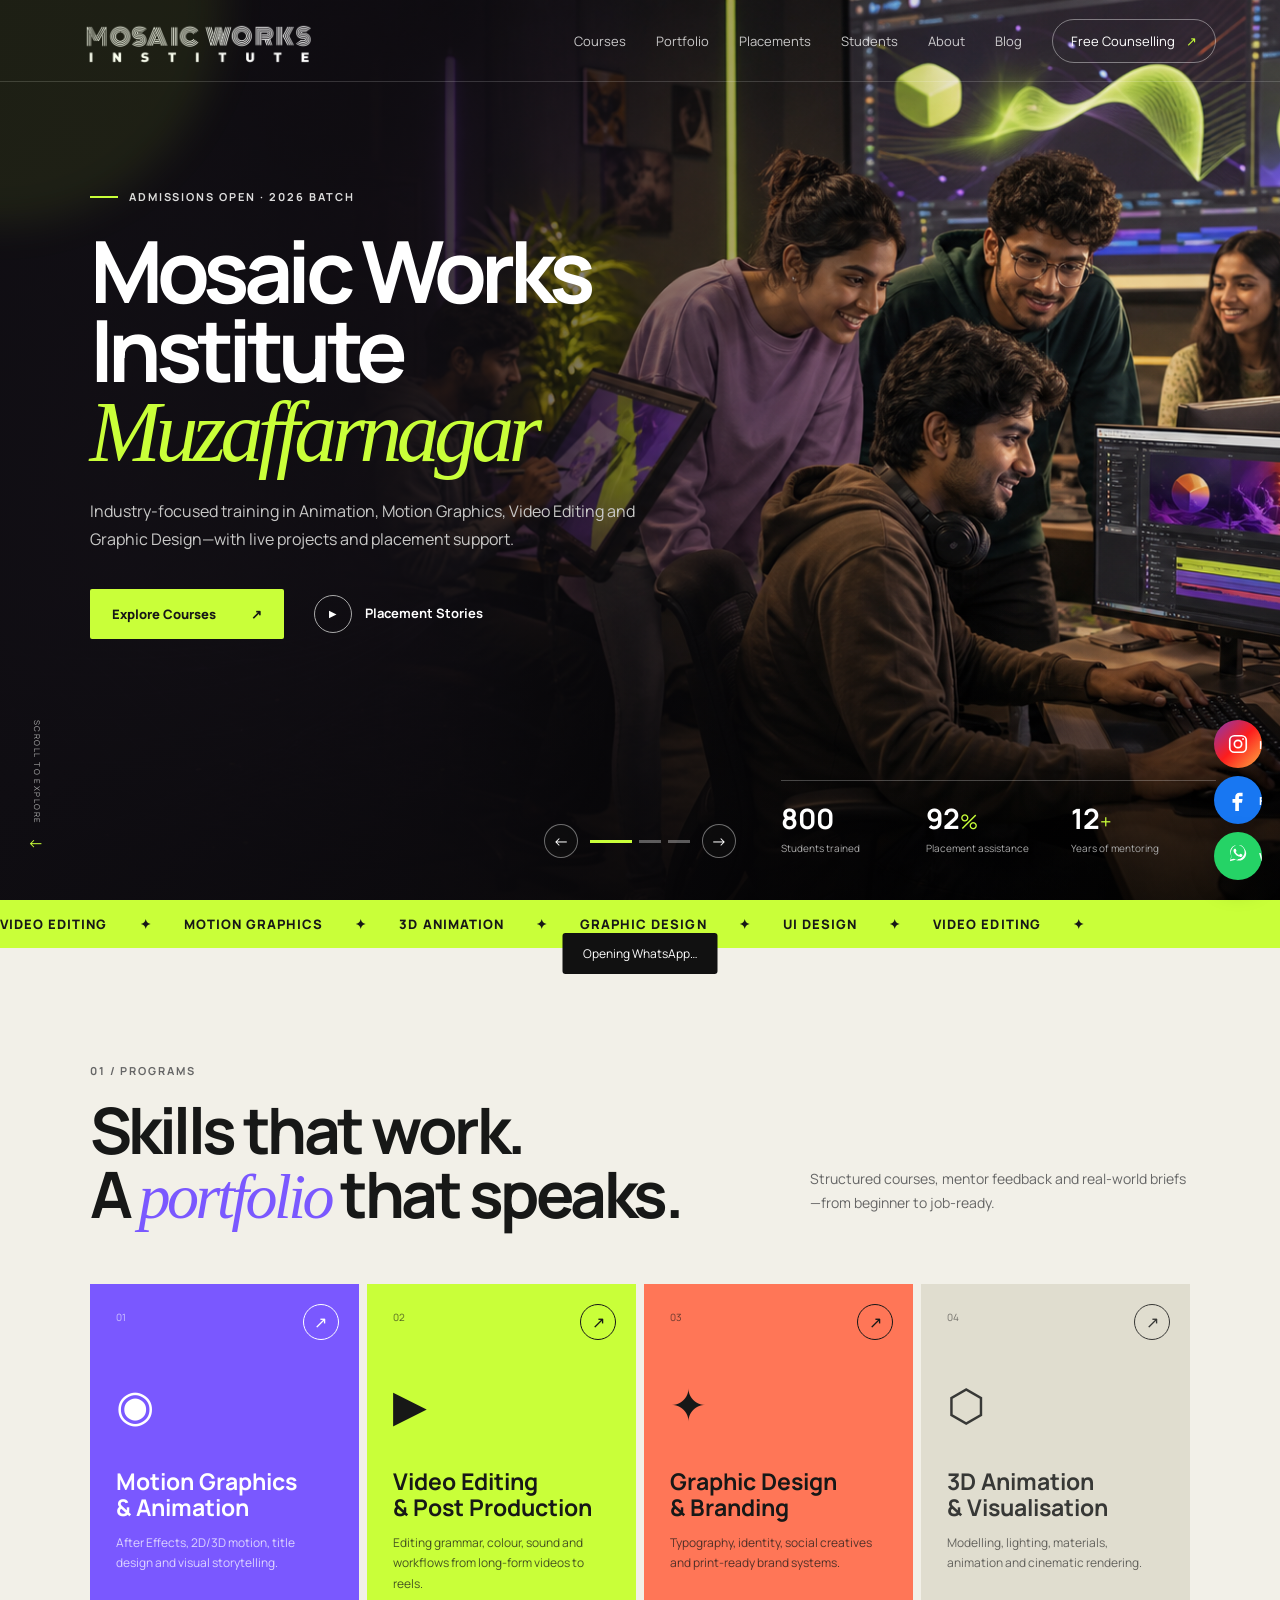
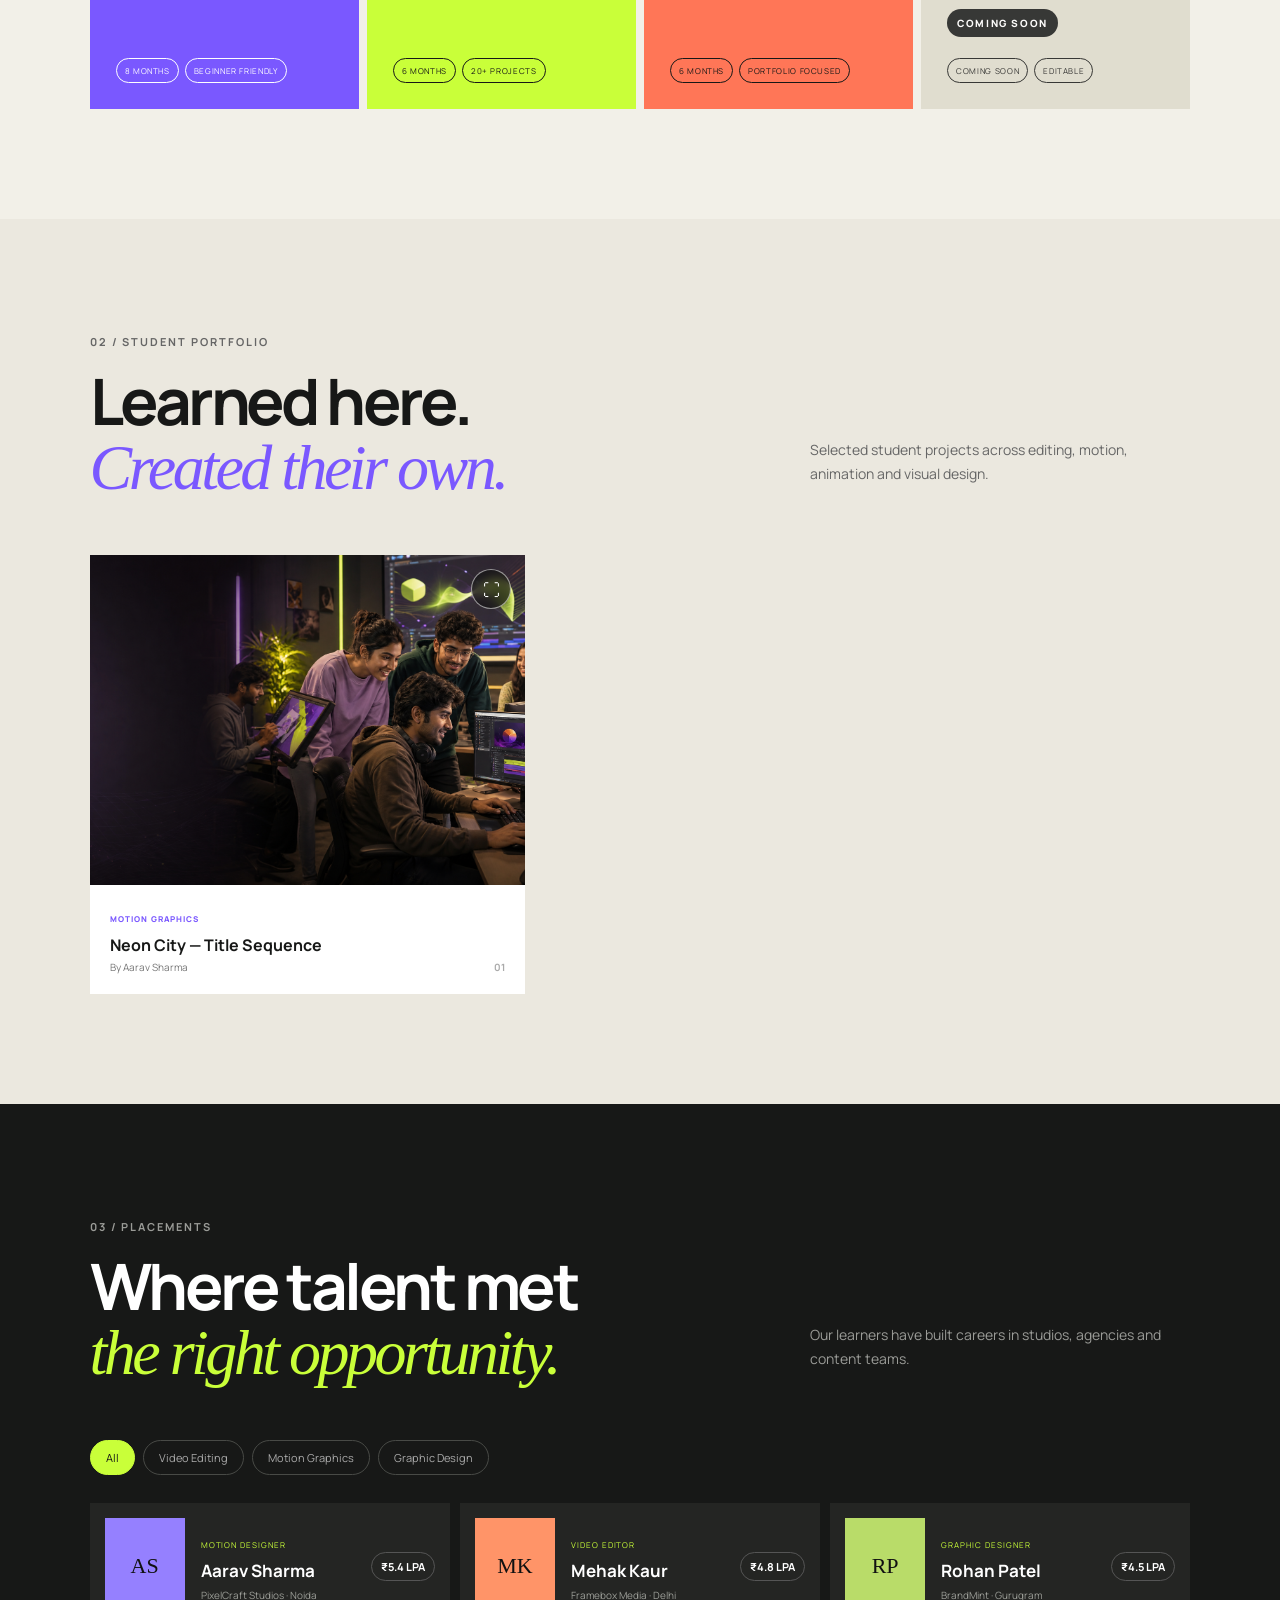
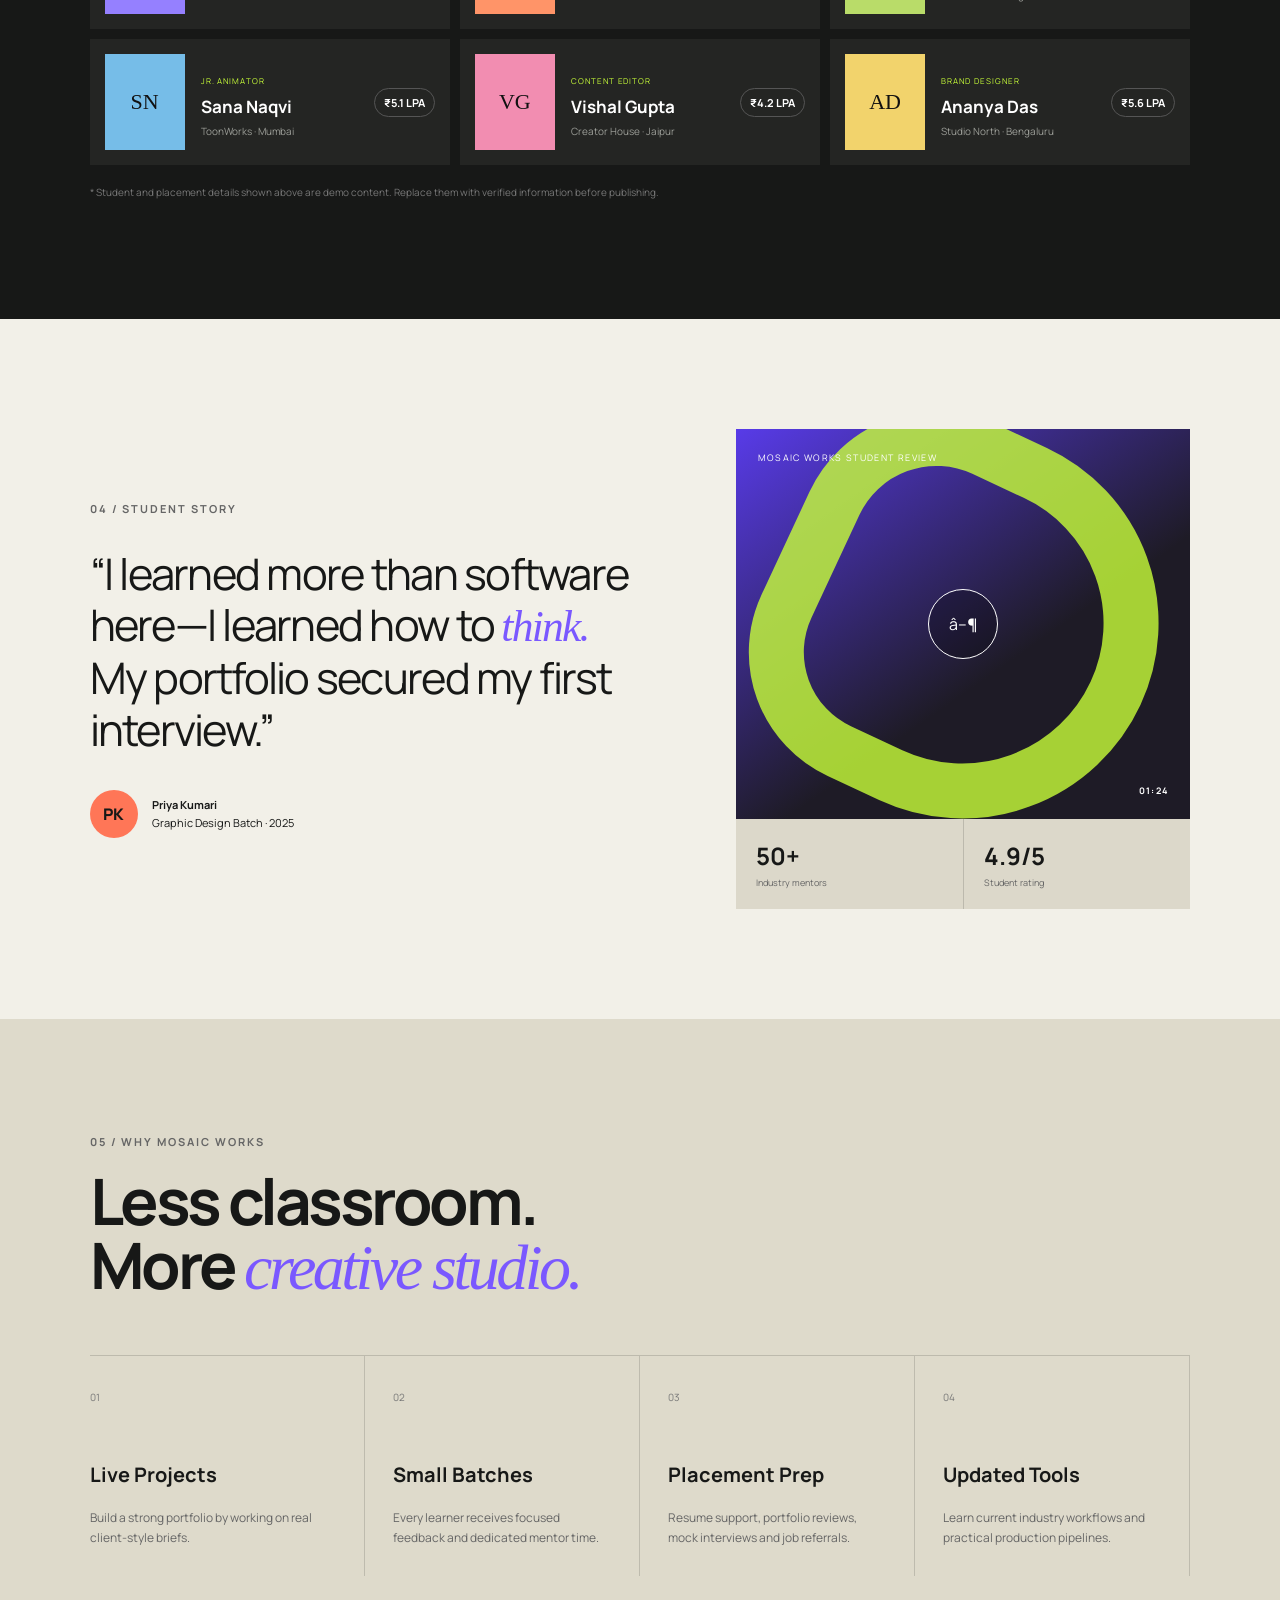
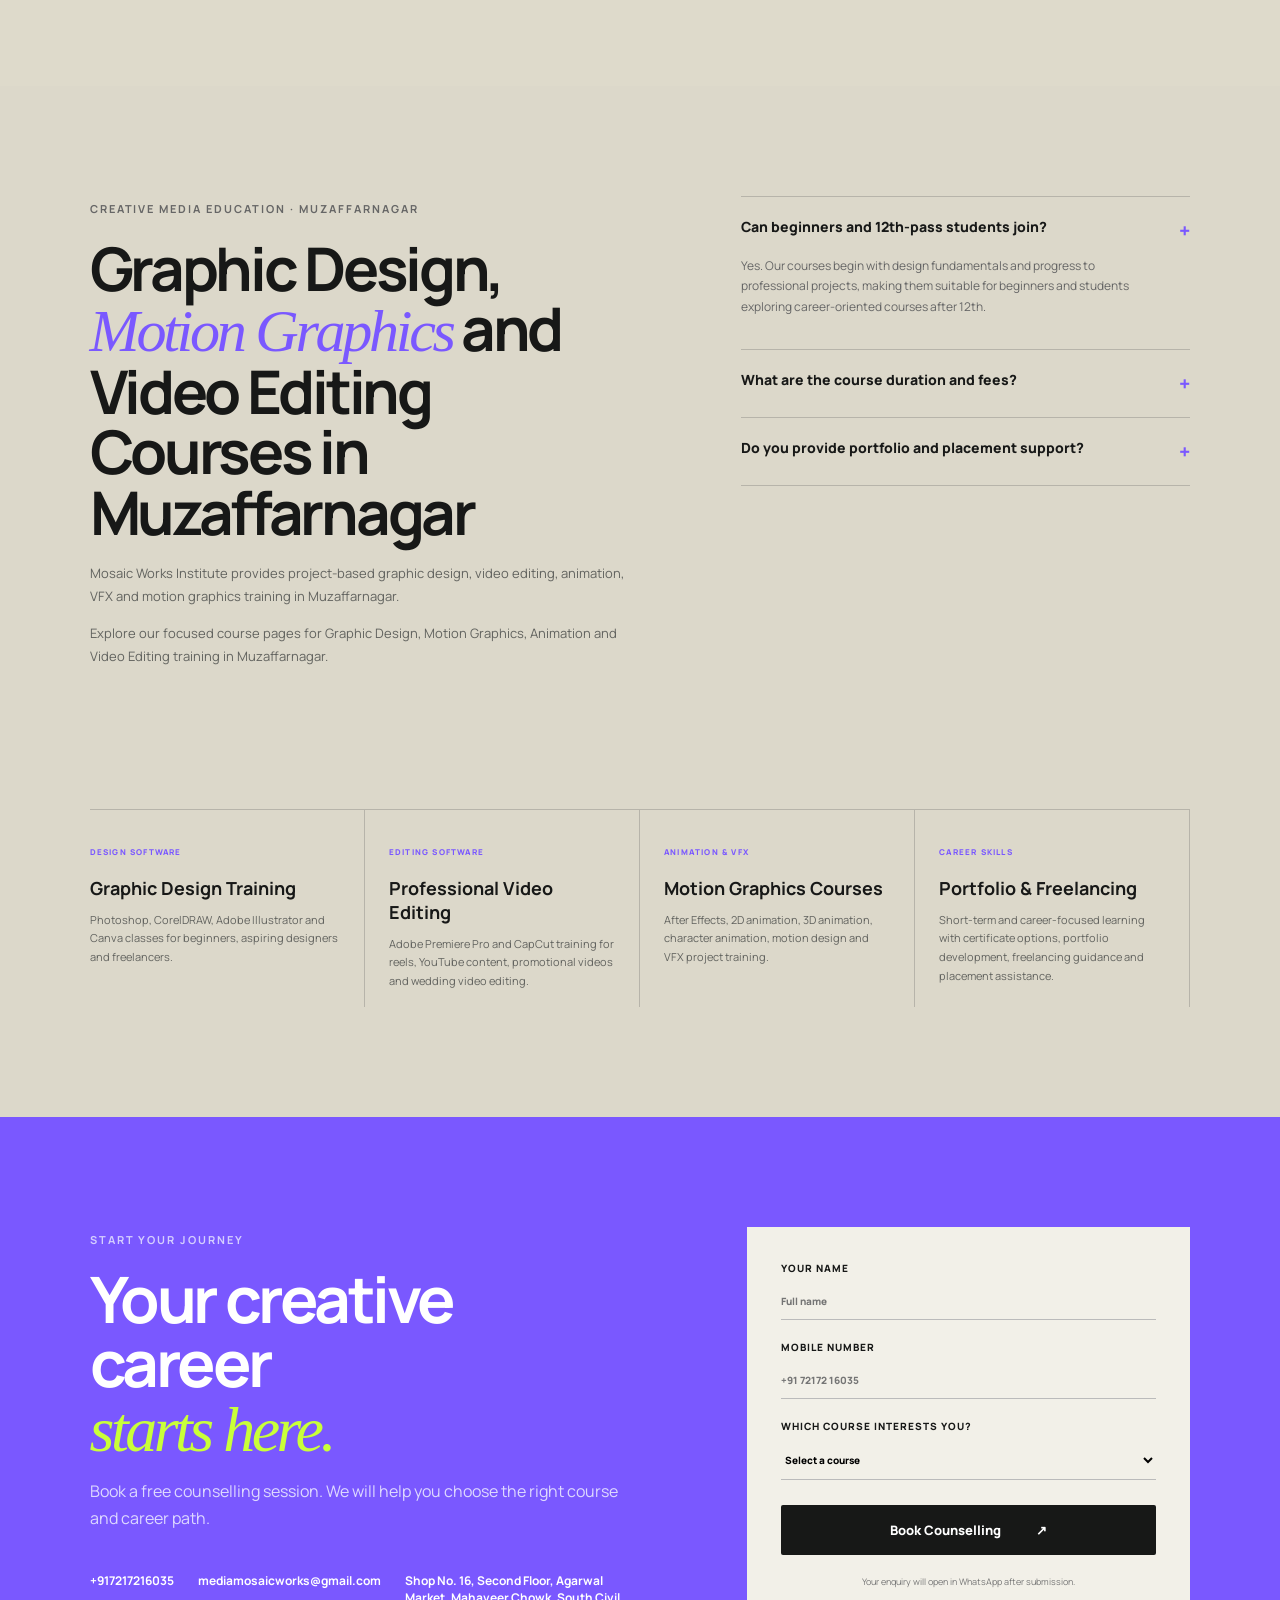
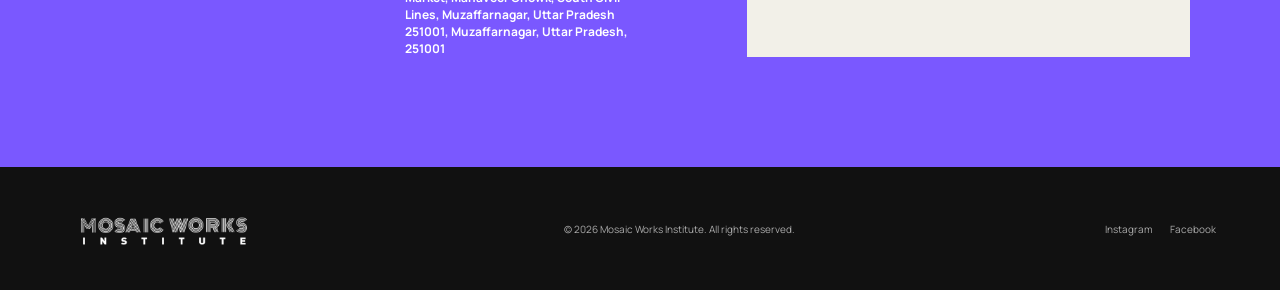
==== commit daa97878: "Add editable course pages and clickable program cards" ====
--- a/index.html
+++ b/index.html
@@ -64,7 +64,7 @@
         <article class="course-card violet reveal"><span class="course-no">01</span><div class="course-icon">◉</div><h3>Motion Graphics<br>& Animation</h3><p>After Effects, 2D/3D motion, title design and visual storytelling.</p><div class="tags"><span>8 Months</span><span>Beginner Friendly</span></div><a href="motion-graphics-course-muzaffarnagar.html" aria-label="View Motion Graphics course in Muzaffarnagar">↗</a></article>
         <article class="course-card lime reveal"><span class="course-no">02</span><div class="course-icon">▶</div><h3>Video Editing<br>& Post Production</h3><p>Editing grammar, colour, sound and workflows from long-form videos to reels.</p><div class="tags"><span>6 Months</span><span>20+ Projects</span></div><a href="video-editing-course-muzaffarnagar.html" aria-label="View Video Editing course in Muzaffarnagar">↗</a></article>
         <article class="course-card coral reveal"><span class="course-no">03</span><div class="course-icon">✦</div><h3>Graphic Design<br>& Branding</h3><p>Typography, identity, social creatives and print-ready brand systems.</p><div class="tags"><span>6 Months</span><span>Portfolio Focused</span></div><a href="graphic-design-course-muzaffarnagar.html" aria-label="View Graphic Design course in Muzaffarnagar">↗</a></article>
-        <article class="course-card cream reveal"><span class="course-no">04</span><div class="course-icon">⬡</div><h3>3D Animation<br>& Visualisation</h3><p>Modelling, lighting, materials, animation and cinematic rendering.</p><div class="tags"><span>12 Months</span><span>Advanced</span></div><a href="#contact" aria-label="3D Animation course enquiry">↗</a></article>
+        <article class="course-card cream coming-soon reveal"><span class="course-no">04</span><div class="course-icon">⬡</div><h3>3D Animation<br>& Visualisation</h3><p>Modelling, lighting, materials, animation and cinematic rendering.</p><div class="tags"><span>Coming Soon</span><span>Editable</span></div><a href="three-d-animation-course-muzaffarnagar.html" aria-label="View 3D Animation course in Muzaffarnagar">↗</a></article>
       </div>
     </section>
 
--- a/styles.css
+++ b/styles.css
@@ -14,3 +14,4 @@
 .logo-panel{background:transparent;padding:7px 0;border-radius:2px}.site-logo{display:block;width:clamp(190px,20vw,265px);height:auto}.footer-logo{background:transparent;padding:7px 0;border-radius:2px}.footer-logo .site-logo{width:190px}.portfolio{background:#ebe8df}.portfolio .section-head em{color:var(--violet)}.portfolio-grid{display:grid;grid-template-columns:1.35fr 1fr 1fr;gap:10px}.portfolio-card{background:white;min-width:0;transition:transform .35s}.portfolio-card:hover{transform:translateY(-7px)}.portfolio-media{height:330px;overflow:hidden;position:relative;background:#222}.portfolio-media img,.portfolio-media video{width:100%;height:100%;object-fit:cover;display:block}.portfolio-media video{background:#111}.video-badge{position:absolute;left:16px;bottom:16px;background:var(--lime);color:var(--ink);font-size:9px;font-weight:800;padding:7px 10px}.portfolio-info{display:flex;justify-content:space-between;align-items:end;padding:20px}.portfolio-info span{font-size:8px;text-transform:uppercase;letter-spacing:.13em;color:var(--violet);font-weight:800}.portfolio-info h3{font-size:16px;margin:7px 0 4px}.portfolio-info p{font-size:10px;color:#777;margin:0}.portfolio-info b{font-size:10px;color:#aaa}.color-art{display:flex;align-items:center;justify-content:center}.color-art span{font-size:43px;line-height:.78;letter-spacing:-.08em;font-weight:800}.violet-art{background:var(--violet);color:white}.lime-art{background:var(--lime)}@media(max-width:1000px){.portfolio-grid{grid-template-columns:repeat(2,1fr)}}@media(max-width:720px){.logo-panel{padding:5px 0}.site-logo{width:170px}.footer-logo .site-logo{width:180px}.portfolio-grid{grid-template-columns:1fr}.portfolio-media{height:280px}}@media(prefers-reduced-motion:reduce){html{scroll-behavior:auto}.marquee div{animation:none}.reveal{opacity:1;transform:none;transition:none}.course-card{transition:none}}
 .showreel iframe,.showreel video{position:absolute;inset:0;width:100%;height:100%;border:0;object-fit:cover;z-index:2;background:#111}.showreel:has(iframe):before,.showreel:has(video):before{display:none}.showreel:has(iframe)>span,.showreel:has(video)>span,.showreel:has(iframe)>b,.showreel:has(video)>b{z-index:3;text-shadow:0 2px 12px #000}.showreel:has(video)>b,.showreel:has(iframe)>b{background:#0008;padding:5px 8px;border-radius:20px}
 .review-gallery{grid-column:1/-1;display:grid;grid-template-columns:repeat(3,1fr);gap:18px;margin-top:45px}.review-gallery[hidden]{display:none}.review-card{background:white;border:1px solid var(--line);overflow:hidden}.review-card-media{height:220px;background:linear-gradient(145deg,#583be8,#1e1b26 60%) center/cover no-repeat;position:relative;display:grid;place-items:center;overflow:hidden;color:white}.review-card-media:before{content:"";position:absolute;width:130px;height:130px;border:28px solid var(--lime);border-radius:42% 58% 59% 41%;transform:rotate(25deg);opacity:.75}.review-card-media iframe,.review-card-media video{position:absolute;inset:0;width:100%;height:100%;border:0;object-fit:cover;z-index:2;background:#111}.review-card-media span,.review-card-media b{position:absolute;z-index:3;font-size:8px;letter-spacing:.14em;text-shadow:0 2px 12px #000}.review-card-media span{top:14px;left:14px}.review-card-media b{right:14px;bottom:14px;background:#0008;padding:5px 8px;border-radius:20px}.review-card-media button{position:relative;z-index:2;border:1px solid #fff;background:#0005;color:#fff;border-radius:999px;padding:13px 18px;font-weight:800}.review-card-body{padding:18px}.review-card-body small{font-size:9px;letter-spacing:.15em;color:#777;font-weight:800;text-transform:uppercase}.review-card-body p{font-size:15px;line-height:1.6;margin:13px 0}.review-card-body strong,.review-card-body em{display:block}.review-card-body em{font-size:11px;color:#777;font-style:normal;margin-top:4px}@media(max-width:1000px){.review-gallery{grid-template-columns:1fr 1fr}}@media(max-width:720px){.review-gallery{grid-template-columns:1fr}.review-card-media{height:260px}}
+.course-card>a{inset:0!important;width:auto!important;height:auto!important;border:0!important;border-radius:0!important;color:transparent!important;z-index:2}.course-card>a:before{content:"↗";position:absolute;right:20px;top:20px;width:34px;height:34px;display:grid;place-items:center;border:1px solid currentColor;border-color:#171817;border-radius:50%;color:#171817}.course-card.violet>a:before{border-color:#fff;color:#fff}.course-card.coming-soon{opacity:.85}.course-card.coming-soon:before{content:"COMING SOON";position:absolute;left:26px;bottom:72px;font-size:10px;font-weight:900;letter-spacing:.16em;background:#171817;color:#fff;padding:7px 10px;border-radius:999px}
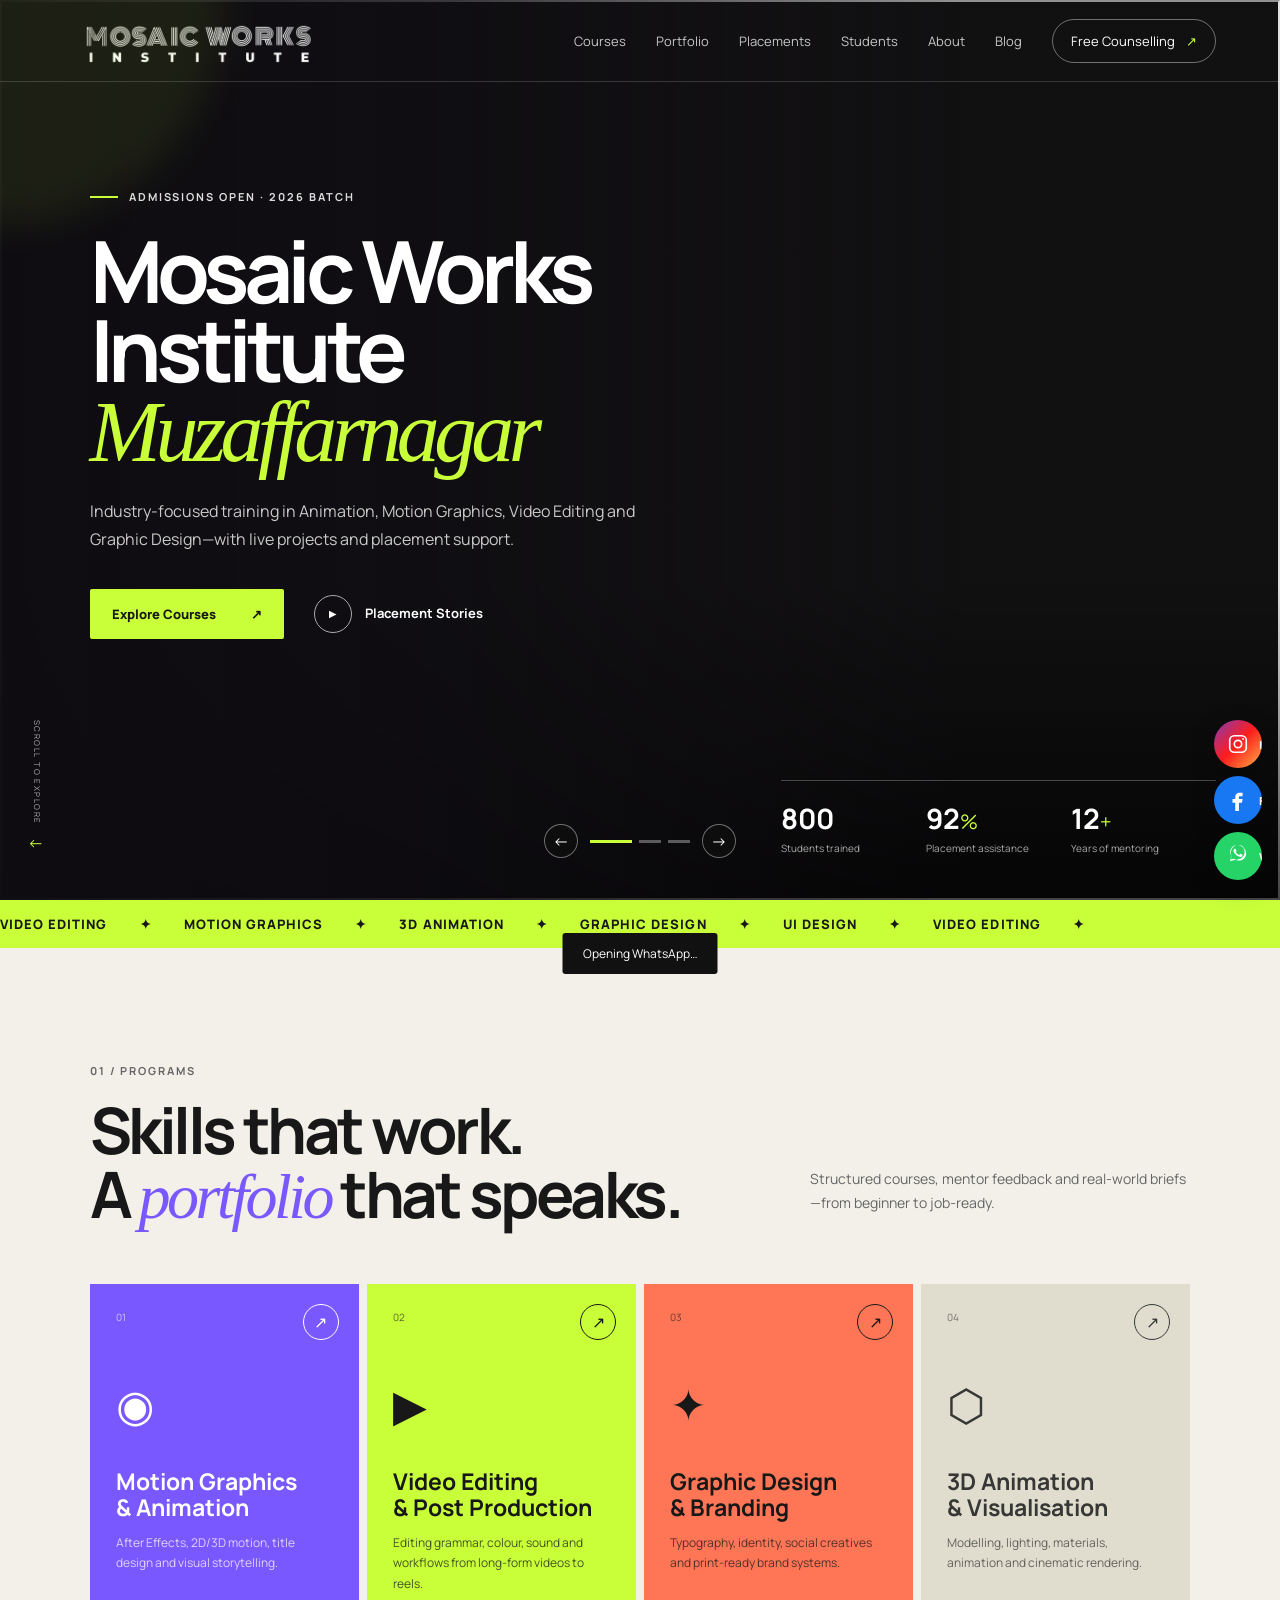
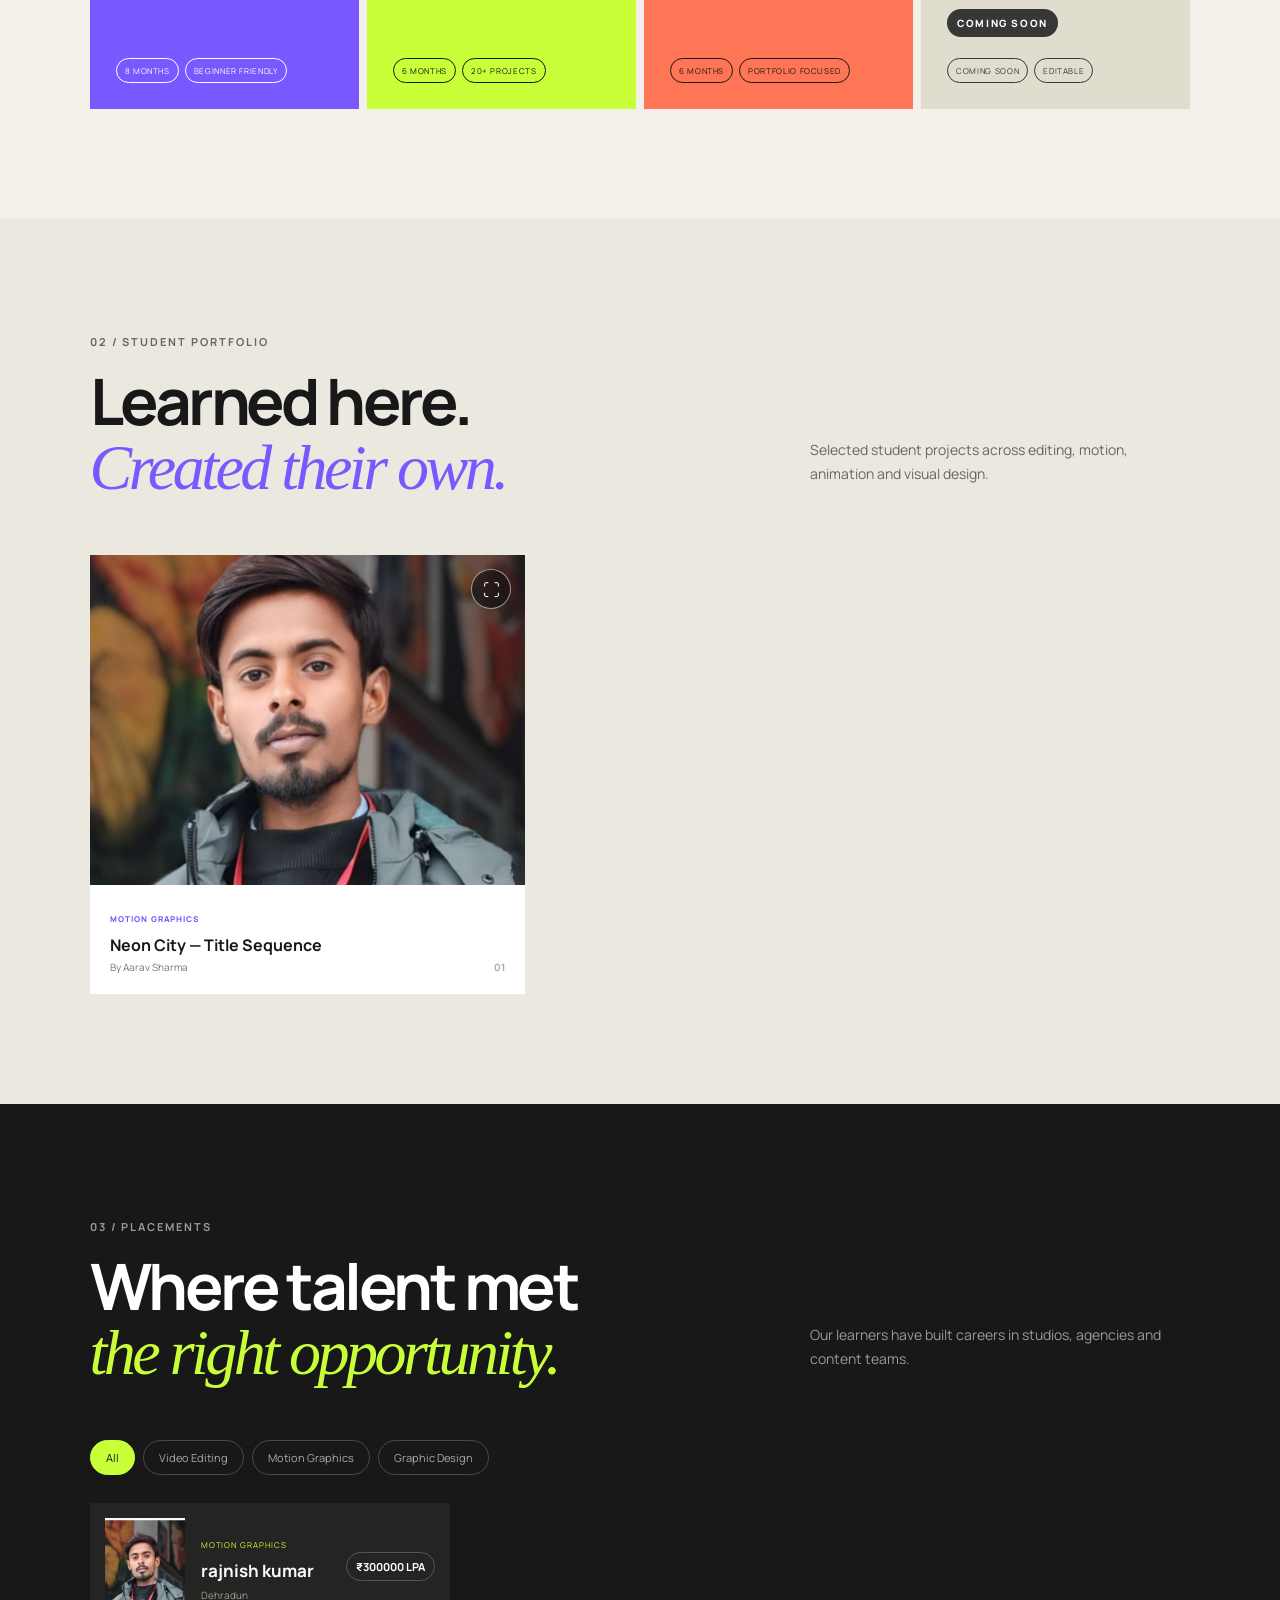
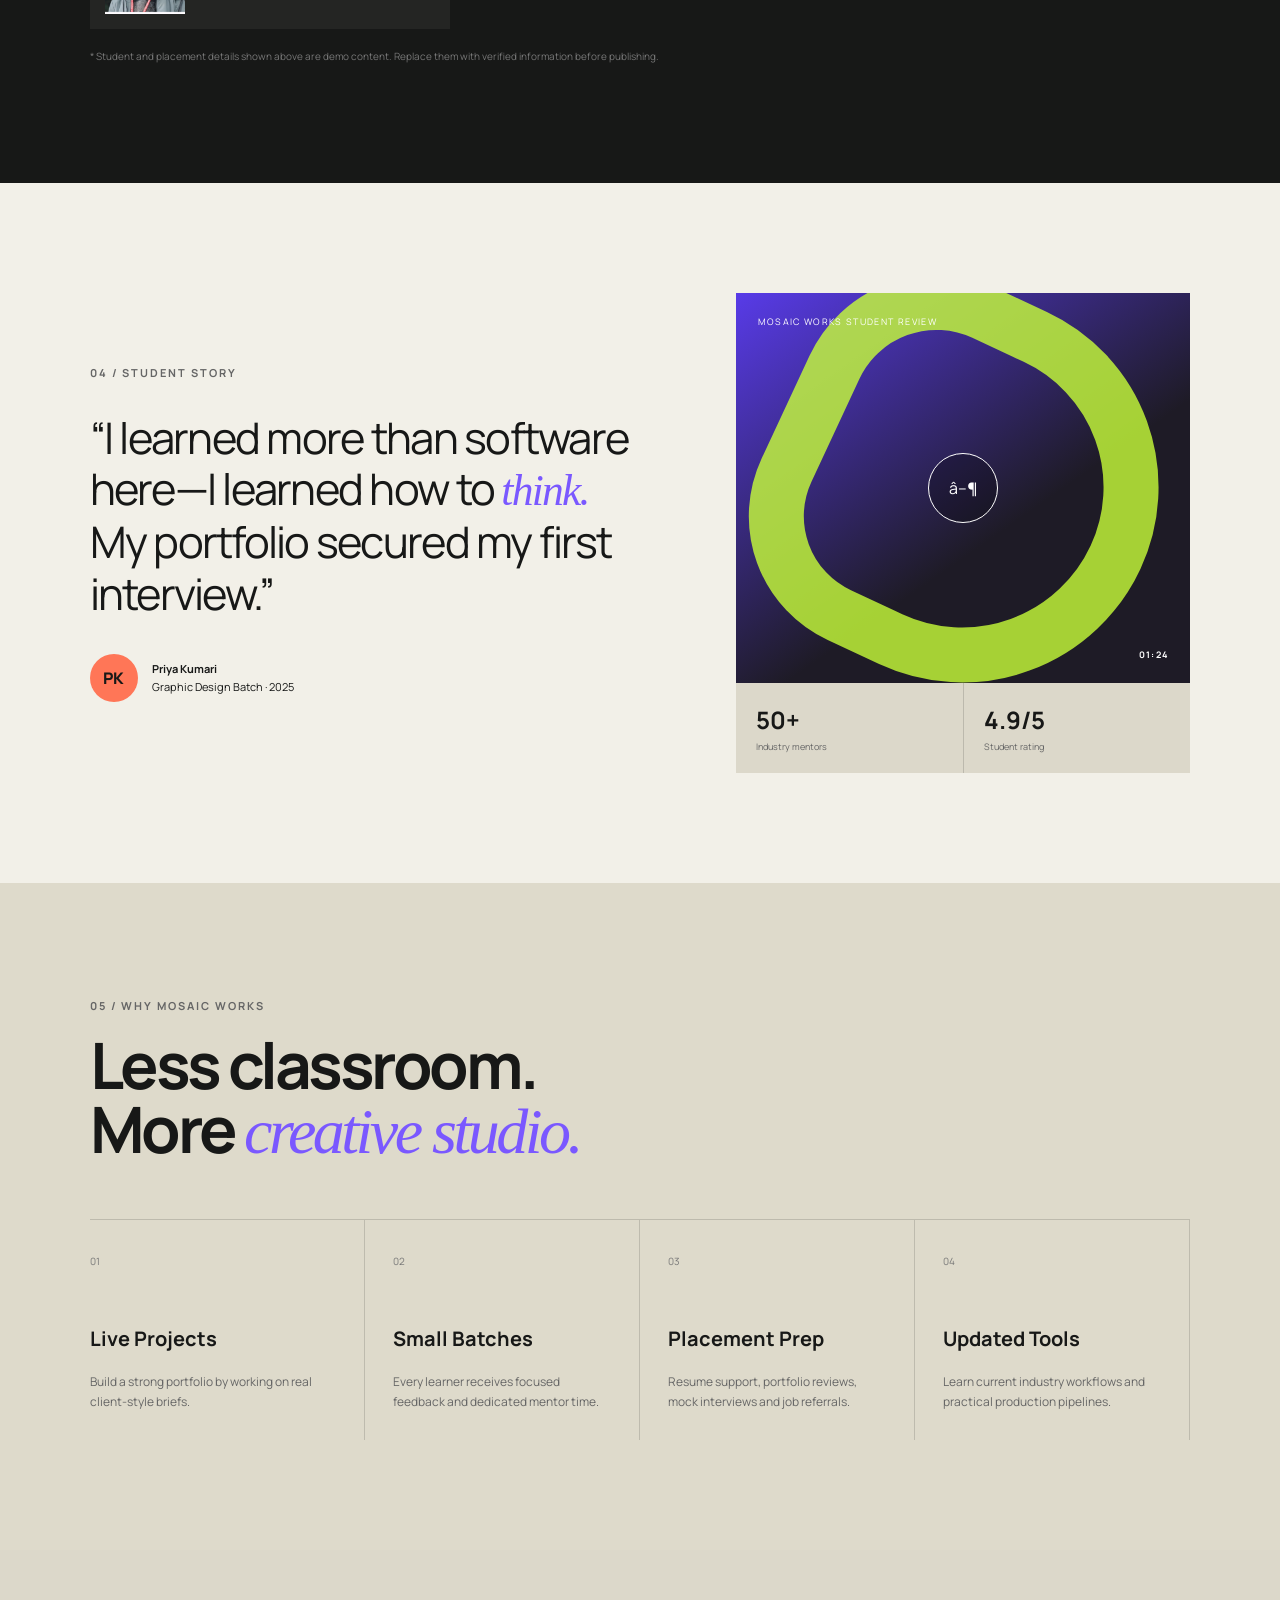
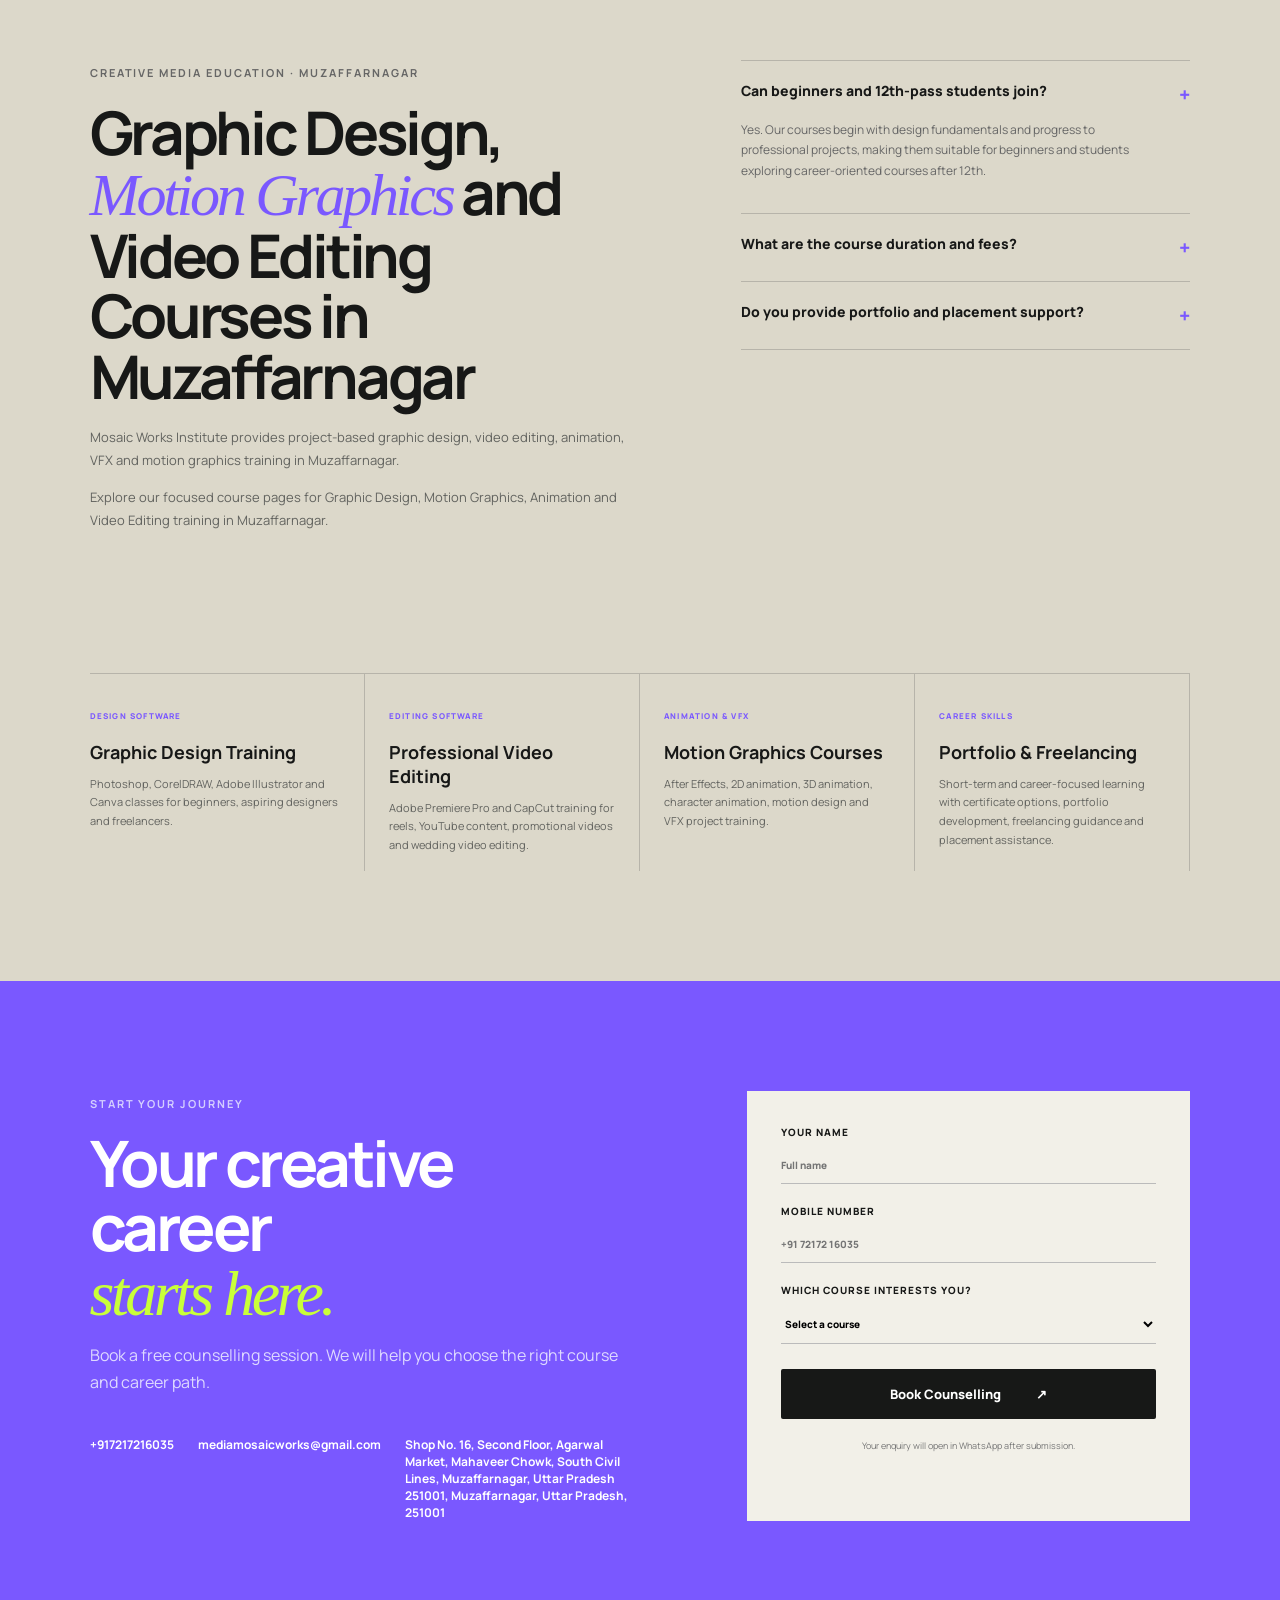
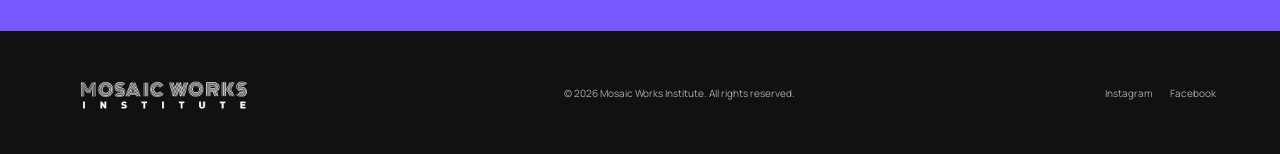
==== commit 1bfd22e1: "Support Google Drive media links in admin and website" ====
--- a/index.html
+++ b/index.html
@@ -15,8 +15,8 @@
   <link rel="preconnect" href="https://fonts.gstatic.com" crossorigin>
   <link href="https://fonts.googleapis.com/css2?family=Hind:wght@400;500;600;700&family=Manrope:wght@400;500;600;700;800&family=Montserrat:wght@400;500;600;700;800&family=Mukta:wght@400;500;600;700&family=Noto+Sans+Devanagari:wght@400;500;600;700;800&family=Poppins:wght@400;500;600;700;800&display=swap" rel="stylesheet">
   <link rel="preload" as="image" href="assets/hero-students.png" />
-  <link rel="stylesheet" href="styles.css?v=20260624-review-gallery" />
-  <link rel="stylesheet" href="portfolio-lightbox.css" />
+  <link rel="stylesheet" href="styles.css?v=20260625-course-card-bg" />
+  <link rel="stylesheet" href="portfolio-lightbox.css?v=20260626-drive-media" />
   <script type="application/ld+json">{"@context":"https://schema.org","@graph":[{"@type":["Organization","EducationalOrganization"],"@id":"https://mosaicworksinstitute.in/#organization","name":"Mosaic Works Institute","alternateName":["Mosaic Works","Mosaic Works Institute Muzaffarnagar"],"url":"https://mosaicworksinstitute.in/","logo":"https://mosaicworksinstitute.in/assets/mosaic-works-logo.png","image":"https://mosaicworksinstitute.in/assets/hero-students.png","email":"mediamosaicworks@gmail.com","telephone":"+917217216035","sameAs":["https://www.instagram.com/mosaic_works_institute/","https://www.facebook.com/share/1VC8kk6S8E/"]},{"@type":["LocalBusiness","EducationalOrganization"],"@id":"https://mosaicworksinstitute.in/#localbusiness","name":"Mosaic Works Institute","url":"https://mosaicworksinstitute.in/","telephone":"+917217216035","priceRange":"Contact for course fees","image":"https://mosaicworksinstitute.in/assets/mosaic-works-logo.png","description":"Professional creative education and training institute in Muzaffarnagar for graphic design, motion graphics, animation and video editing courses.","address":{"@type":"PostalAddress","streetAddress":"Shop No. 16, Second Floor, Agarwal Market, Mahaveer Chowk, South Civil Lines","addressLocality":"Muzaffarnagar","addressRegion":"Uttar Pradesh","postalCode":"251001","addressCountry":"IN"},"areaServed":[{"@type":"City","name":"Muzaffarnagar"},{"@type":"State","name":"Uttar Pradesh"}],"parentOrganization":{"@id":"https://mosaicworksinstitute.in/#organization"}},{"@type":"WebSite","@id":"https://mosaicworksinstitute.in/#website","url":"https://mosaicworksinstitute.in/","name":"Mosaic Works Institute","publisher":{"@id":"https://mosaicworksinstitute.in/#organization"},"inLanguage":"en-IN","potentialAction":{"@type":"SearchAction","target":"https://mosaicworksinstitute.in/?s={search_term_string}","query-input":"required name=search_term_string"}},{"@type":"BreadcrumbList","@id":"https://mosaicworksinstitute.in/#breadcrumb","itemListElement":[{"@type":"ListItem","position":1,"name":"Home","item":"https://mosaicworksinstitute.in/"}]},{"@type":"ItemList","@id":"https://mosaicworksinstitute.in/#courses","name":"Creative Media Courses at Mosaic Works Institute","itemListElement":[{"@type":"Course","position":1,"name":"Graphic Design Course in Muzaffarnagar","url":"https://mosaicworksinstitute.in/graphic-design-course-muzaffarnagar.html","provider":{"@id":"https://mosaicworksinstitute.in/#organization"}},{"@type":"Course","position":2,"name":"Motion Graphics Course in Muzaffarnagar","url":"https://mosaicworksinstitute.in/motion-graphics-course-muzaffarnagar.html","provider":{"@id":"https://mosaicworksinstitute.in/#organization"}},{"@type":"Course","position":3,"name":"Animation Course in Muzaffarnagar","url":"https://mosaicworksinstitute.in/animation-course-muzaffarnagar.html","provider":{"@id":"https://mosaicworksinstitute.in/#organization"}},{"@type":"Course","position":4,"name":"Video Editing Course in Muzaffarnagar","url":"https://mosaicworksinstitute.in/video-editing-course-muzaffarnagar.html","provider":{"@id":"https://mosaicworksinstitute.in/#organization"}}]}]}</script>
   <link rel="icon" type="image/png" sizes="48x48" href="https://mosaicworksinstitute.in/icon-48.png">
   <link rel="icon" type="image/png" sizes="192x192" href="https://mosaicworksinstitute.in/icon-192.png">
@@ -134,6 +134,6 @@
   <div class="portfolio-lightbox" id="portfolioLightbox" role="dialog" aria-modal="true" aria-label="Portfolio project preview" hidden><button class="lightbox-close" aria-label="Close">×</button><div class="lightbox-stage" id="lightboxStage"></div><div class="lightbox-caption"><span id="lightboxCategory"></span><h3 id="lightboxTitle"></h3><p id="lightboxStudent"></p></div></div>
   <div class="toast" role="status" aria-live="polite">Opening WhatsApp…</div>
   <script src="site-data.js?v=20260624-review-gallery"></script>
-  <script src="script.js?v=20260624-review-gallery"></script>
+  <script src="script.js?v=20260626-drive-media"></script>
 </body>
 </html>
--- a/styles.css
+++ b/styles.css
@@ -15,3 +15,4 @@
 .showreel iframe,.showreel video{position:absolute;inset:0;width:100%;height:100%;border:0;object-fit:cover;z-index:2;background:#111}.showreel:has(iframe):before,.showreel:has(video):before{display:none}.showreel:has(iframe)>span,.showreel:has(video)>span,.showreel:has(iframe)>b,.showreel:has(video)>b{z-index:3;text-shadow:0 2px 12px #000}.showreel:has(video)>b,.showreel:has(iframe)>b{background:#0008;padding:5px 8px;border-radius:20px}
 .review-gallery{grid-column:1/-1;display:grid;grid-template-columns:repeat(3,1fr);gap:18px;margin-top:45px}.review-gallery[hidden]{display:none}.review-card{background:white;border:1px solid var(--line);overflow:hidden}.review-card-media{height:220px;background:linear-gradient(145deg,#583be8,#1e1b26 60%) center/cover no-repeat;position:relative;display:grid;place-items:center;overflow:hidden;color:white}.review-card-media:before{content:"";position:absolute;width:130px;height:130px;border:28px solid var(--lime);border-radius:42% 58% 59% 41%;transform:rotate(25deg);opacity:.75}.review-card-media iframe,.review-card-media video{position:absolute;inset:0;width:100%;height:100%;border:0;object-fit:cover;z-index:2;background:#111}.review-card-media span,.review-card-media b{position:absolute;z-index:3;font-size:8px;letter-spacing:.14em;text-shadow:0 2px 12px #000}.review-card-media span{top:14px;left:14px}.review-card-media b{right:14px;bottom:14px;background:#0008;padding:5px 8px;border-radius:20px}.review-card-media button{position:relative;z-index:2;border:1px solid #fff;background:#0005;color:#fff;border-radius:999px;padding:13px 18px;font-weight:800}.review-card-body{padding:18px}.review-card-body small{font-size:9px;letter-spacing:.15em;color:#777;font-weight:800;text-transform:uppercase}.review-card-body p{font-size:15px;line-height:1.6;margin:13px 0}.review-card-body strong,.review-card-body em{display:block}.review-card-body em{font-size:11px;color:#777;font-style:normal;margin-top:4px}@media(max-width:1000px){.review-gallery{grid-template-columns:1fr 1fr}}@media(max-width:720px){.review-gallery{grid-template-columns:1fr}.review-card-media{height:260px}}
 .course-card>a{inset:0!important;width:auto!important;height:auto!important;border:0!important;border-radius:0!important;color:transparent!important;z-index:2}.course-card>a:before{content:"↗";position:absolute;right:20px;top:20px;width:34px;height:34px;display:grid;place-items:center;border:1px solid currentColor;border-color:#171817;border-radius:50%;color:#171817}.course-card.violet>a:before{border-color:#fff;color:#fff}.course-card.coming-soon{opacity:.85}.course-card.coming-soon:before{content:"COMING SOON";position:absolute;left:26px;bottom:72px;font-size:10px;font-weight:900;letter-spacing:.16em;background:#171817;color:#fff;padding:7px 10px;border-radius:999px}
+.course-card.has-bg{color:#fff;background-blend-mode:normal}.course-card.has-bg .course-no,.course-card.has-bg p,.course-card.has-bg .course-icon,.course-card.has-bg h3,.course-card.has-bg .tags{position:relative;z-index:1;text-shadow:0 2px 14px rgba(0,0,0,.55)}.course-card.has-bg .tags span{background:rgba(0,0,0,.22)}.course-card.has-bg>a:before{border-color:#fff;color:#fff;background:rgba(0,0,0,.25)}.course-card.has-bg.coming-soon:before{z-index:1;background:#000;color:#fff}
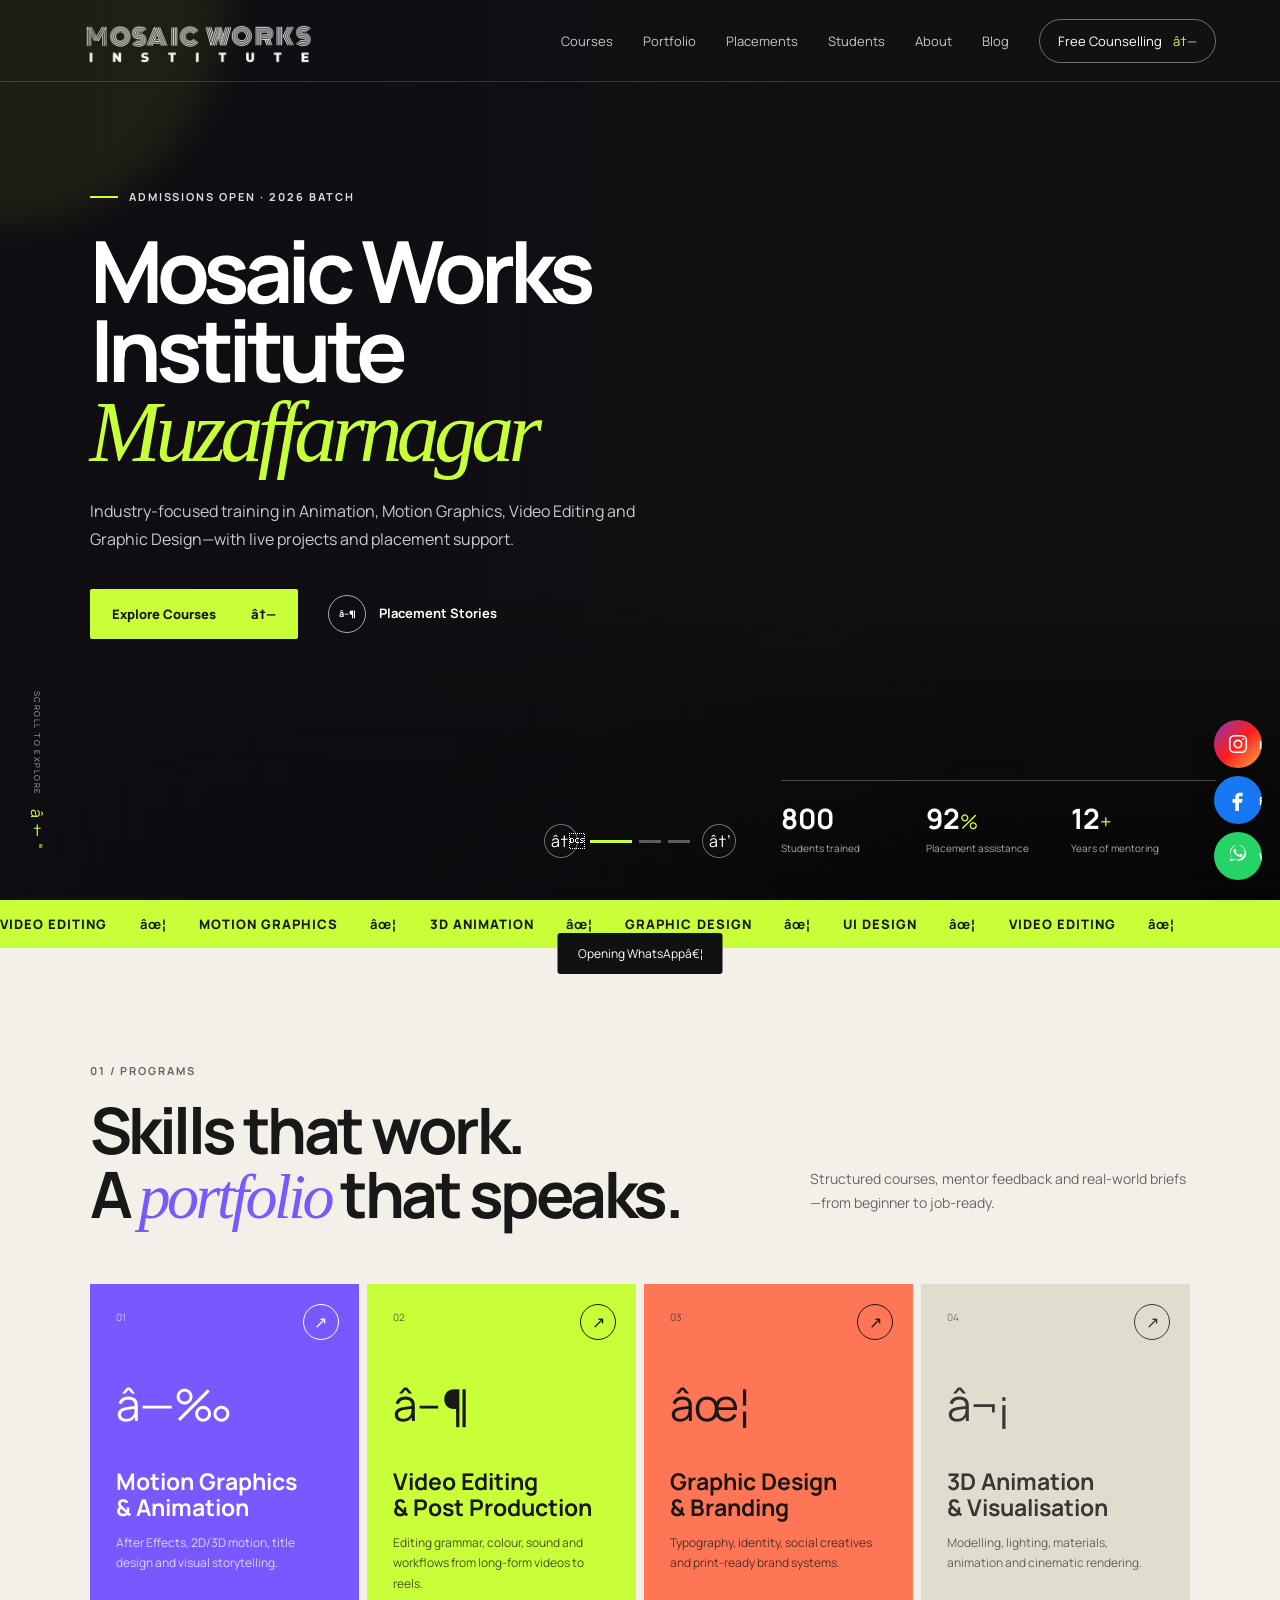
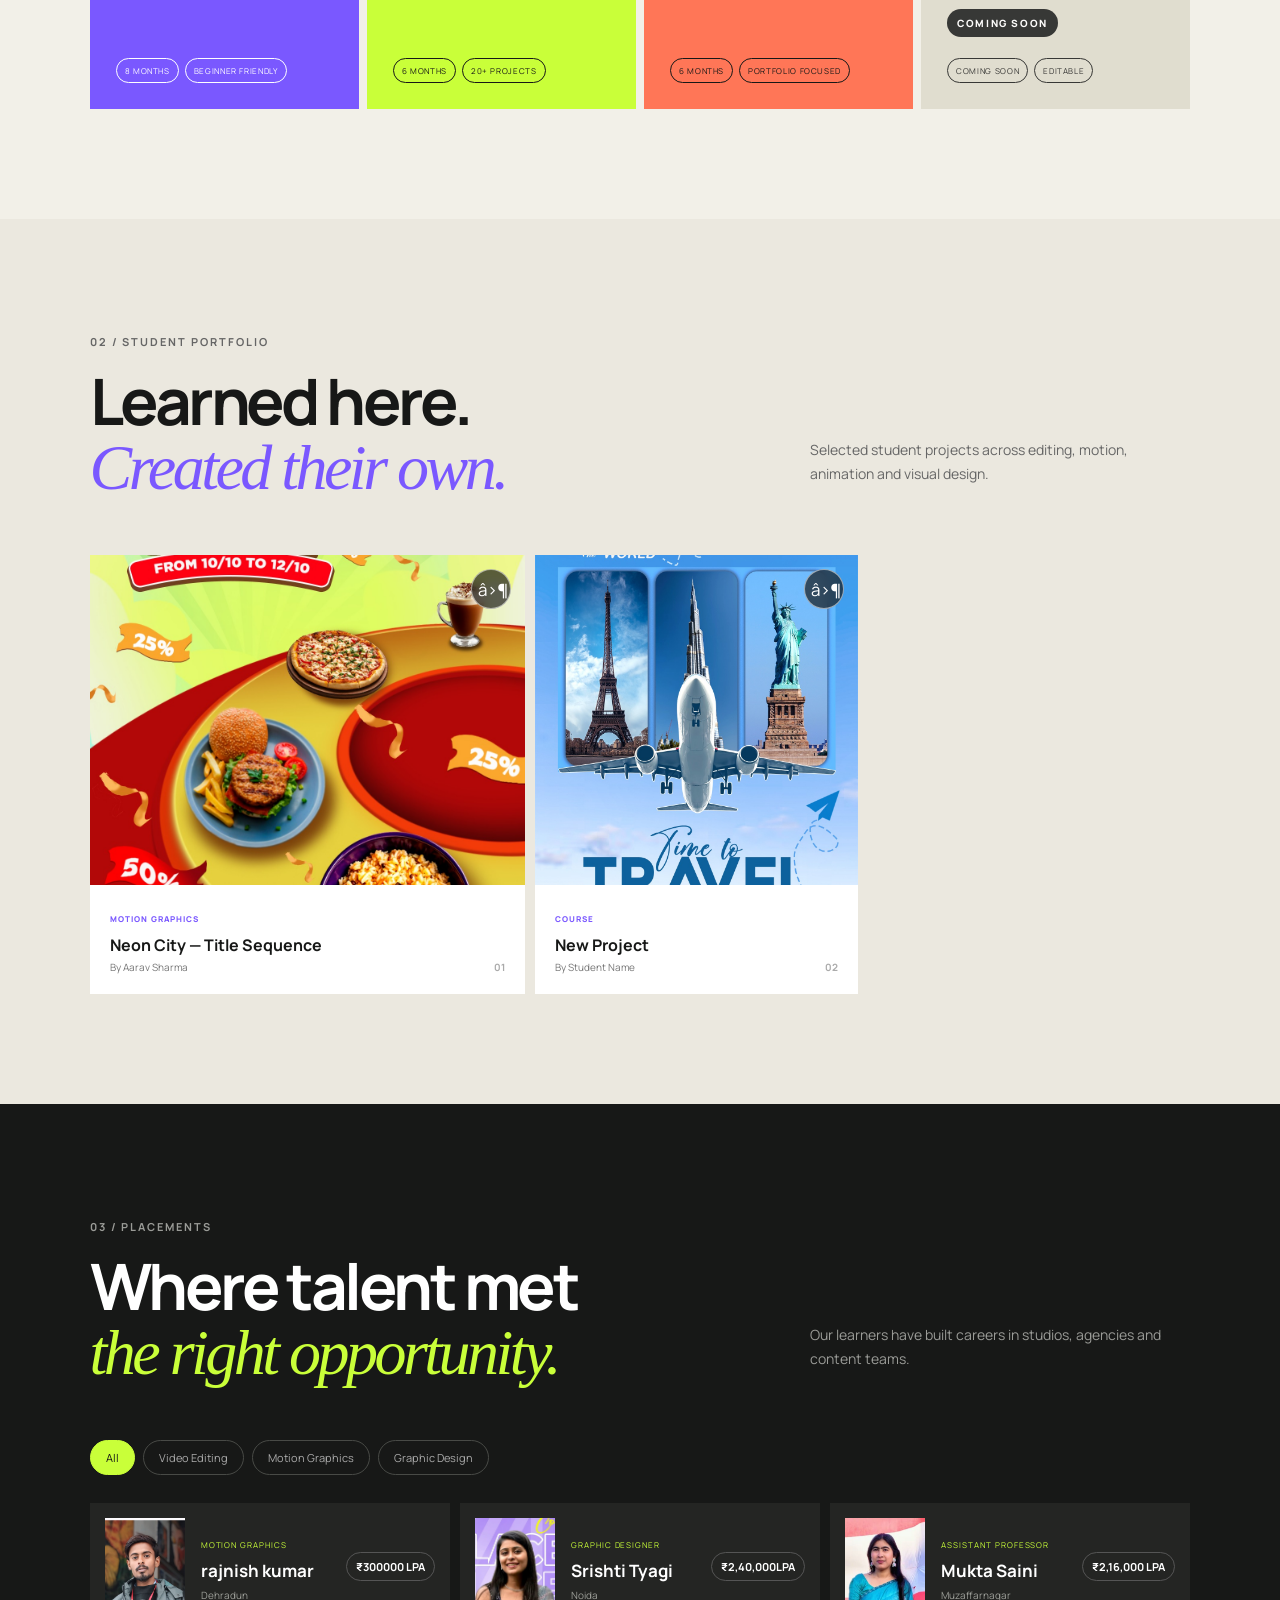
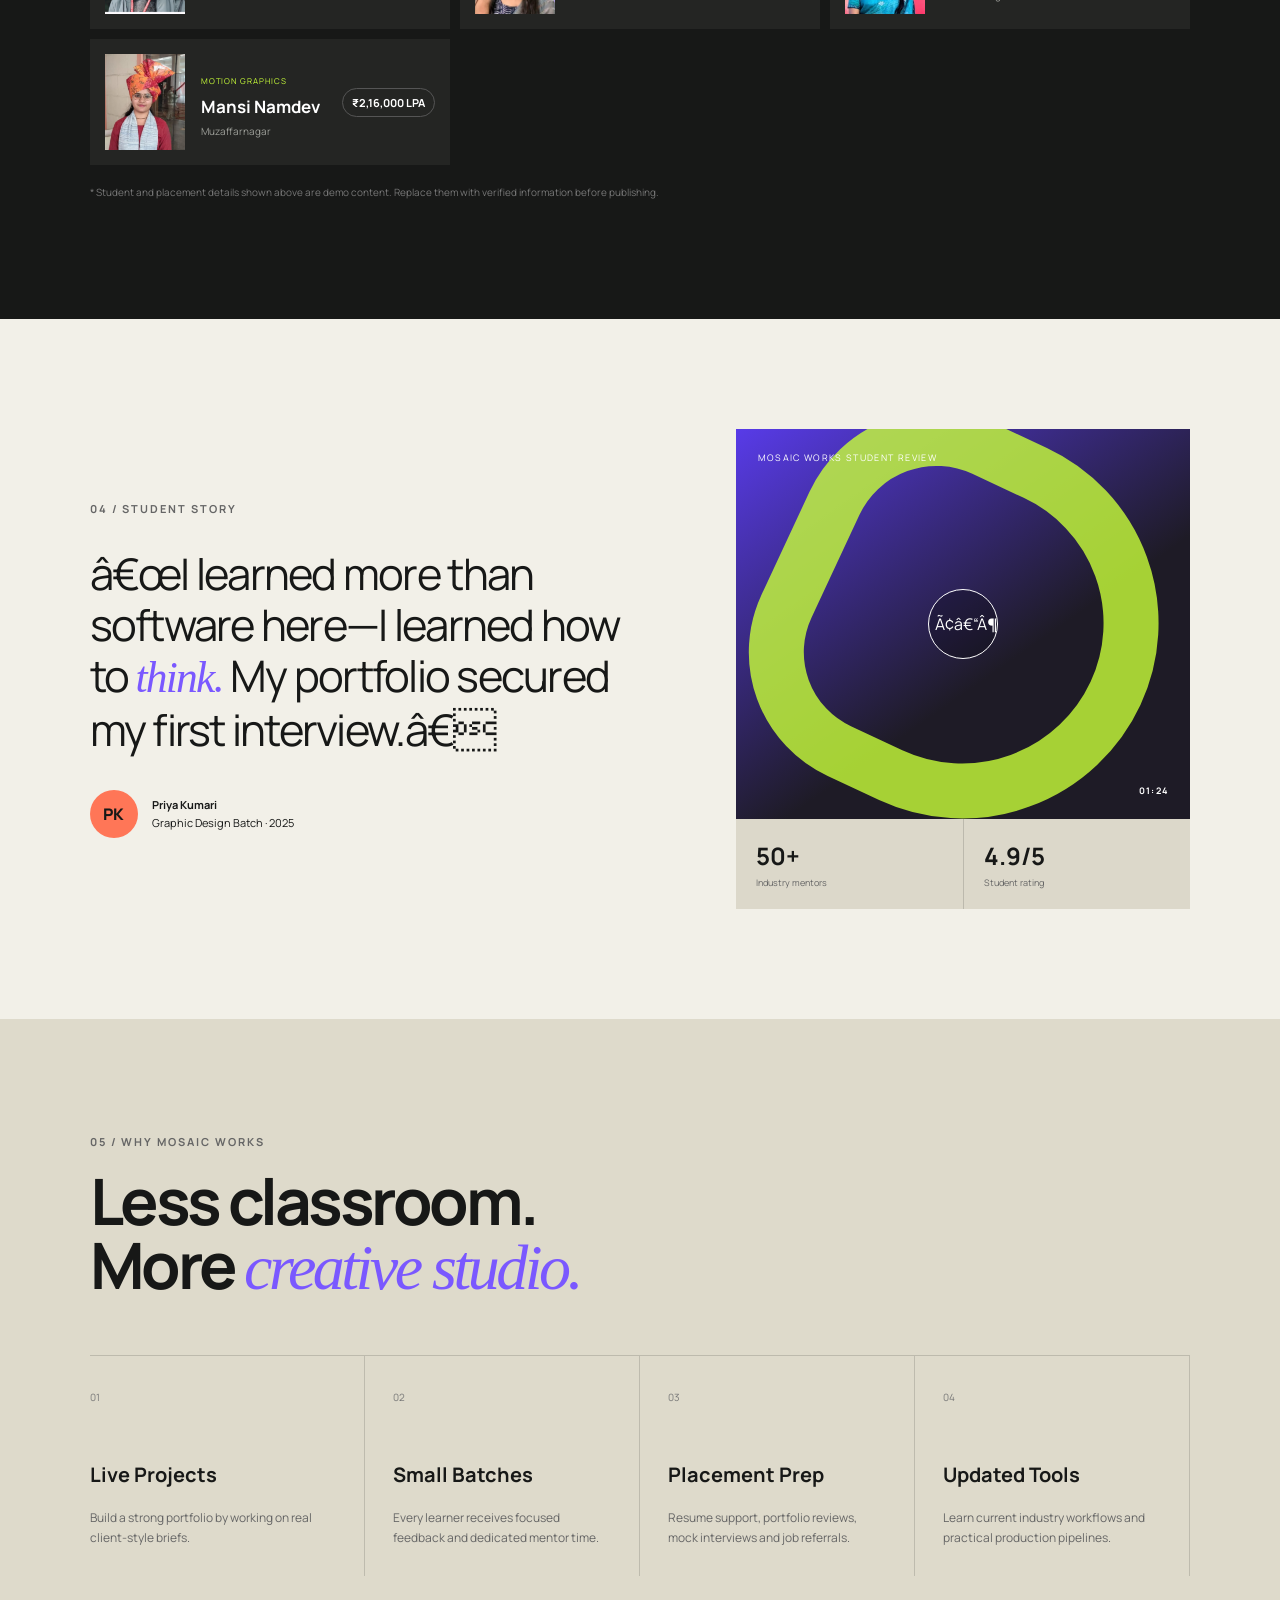
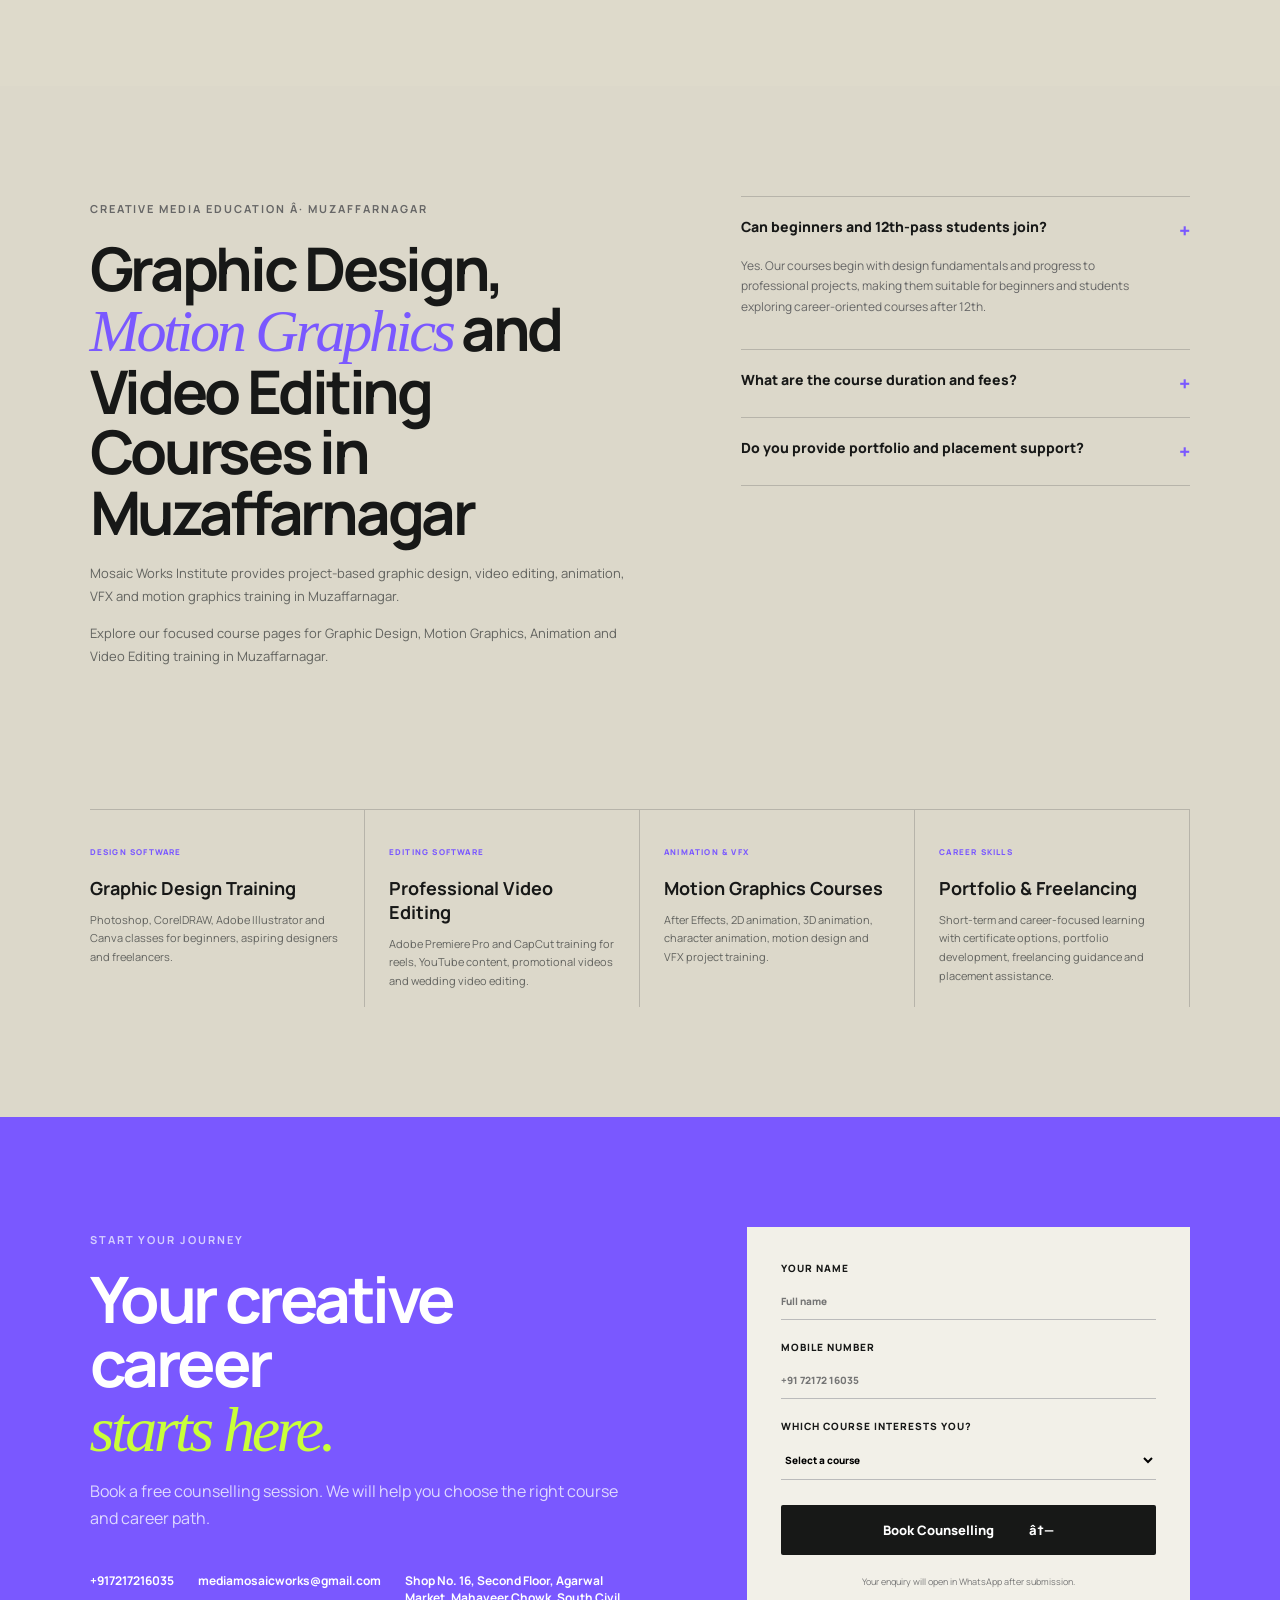
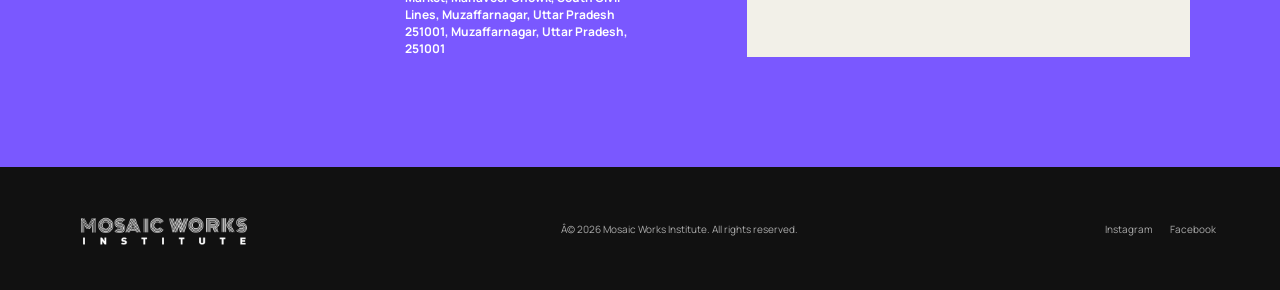
==== commit 09f7aef7: "Bust site data cache for optimized media" ====
--- a/index.html
+++ b/index.html
@@ -1,4 +1,4 @@
-<!doctype html>
+﻿<!doctype html>
 <html lang="en">
 <head>
   <meta charset="UTF-8" />
@@ -31,7 +31,7 @@
     <button class="menu-btn" aria-label="Open menu" aria-expanded="false"><span></span><span></span></button>
     <nav>
       <a href="#courses">Courses</a><a href="#portfolio">Portfolio</a><a href="#placements">Placements</a><a href="#stories">Students</a><a href="#about">About</a><a href="blog/">Blog</a>
-      <a class="nav-cta" href="#contact">Free Counselling <span>↗</span></a>
+      <a class="nav-cta" href="#contact">Free Counselling <span>â†—</span></a>
     </nav>
   </header>
 
@@ -42,36 +42,36 @@
       </div>
       <div class="hero-shade"></div>
       <div class="hero-content reveal">
-        <div class="eyebrow"><span></span> Admissions Open · 2026 Batch</div>
+        <div class="eyebrow"><span></span> Admissions Open Â· 2026 Batch</div>
         <h1 id="heroTitle">Mosaic Works Institute<br><em>Muzaffarnagar</em></h1>
-        <p id="heroDescription">Industry-focused training in Animation, Motion Graphics, Video Editing and Graphic Design—with live projects and placement support.</p>
-        <div class="hero-actions"><a class="btn btn-primary" href="#courses">Explore Courses <span>↗</span></a><a class="text-link" href="#placements"><span class="play">▶</span> Placement Stories</a></div>
+        <p id="heroDescription">Industry-focused training in Animation, Motion Graphics, Video Editing and Graphic Designâ€”with live projects and placement support.</p>
+        <div class="hero-actions"><a class="btn btn-primary" href="#courses">Explore Courses <span>â†—</span></a><a class="text-link" href="#placements"><span class="play">â–¶</span> Placement Stories</a></div>
       </div>
       <div class="hero-stats reveal">
         <div><strong data-count="800">0</strong><span>Students trained</span></div>
         <div><strong data-count="92">0</strong><i>%</i><span>Placement assistance</span></div>
         <div><strong data-count="12">0</strong><i>+</i><span>Years of mentoring</span></div>
       </div>
-      <div class="slider-controls"><button id="prevSlide" aria-label="Previous banner">←</button><div id="sliderDots"><button class="active" aria-label="Banner 1"></button></div><button id="nextSlide" aria-label="Next banner">→</button></div>
-      <div class="scroll-note">SCROLL TO EXPLORE <span>↓</span></div>
+      <div class="slider-controls"><button id="prevSlide" aria-label="Previous banner">â†</button><div id="sliderDots"><button class="active" aria-label="Banner 1"></button></div><button id="nextSlide" aria-label="Next banner">â†’</button></div>
+      <div class="scroll-note">SCROLL TO EXPLORE <span>â†“</span></div>
     </section>
 
-    <section class="marquee" aria-label="Courses"><div>VIDEO EDITING <b>✦</b> MOTION GRAPHICS <b>✦</b> 3D ANIMATION <b>✦</b> GRAPHIC DESIGN <b>✦</b> UI DESIGN <b>✦</b> VIDEO EDITING <b>✦</b></div></section>
+    <section class="marquee" aria-label="Courses"><div>VIDEO EDITING <b>âœ¦</b> MOTION GRAPHICS <b>âœ¦</b> 3D ANIMATION <b>âœ¦</b> GRAPHIC DESIGN <b>âœ¦</b> UI DESIGN <b>âœ¦</b> VIDEO EDITING <b>âœ¦</b></div></section>
 
     <section class="section courses" id="courses">
-      <div class="section-head reveal"><div><span class="kicker">01 / PROGRAMS</span><h2>Skills that work.<br>A <em>portfolio</em> that speaks.</h2></div><p>Structured courses, mentor feedback and real-world briefs—from beginner to job-ready.</p></div>
+      <div class="section-head reveal"><div><span class="kicker">01 / PROGRAMS</span><h2>Skills that work.<br>A <em>portfolio</em> that speaks.</h2></div><p>Structured courses, mentor feedback and real-world briefsâ€”from beginner to job-ready.</p></div>
       <div class="course-grid">
-        <article class="course-card violet reveal"><span class="course-no">01</span><div class="course-icon">◉</div><h3>Motion Graphics<br>& Animation</h3><p>After Effects, 2D/3D motion, title design and visual storytelling.</p><div class="tags"><span>8 Months</span><span>Beginner Friendly</span></div><a href="motion-graphics-course-muzaffarnagar.html" aria-label="View Motion Graphics course in Muzaffarnagar">↗</a></article>
-        <article class="course-card lime reveal"><span class="course-no">02</span><div class="course-icon">▶</div><h3>Video Editing<br>& Post Production</h3><p>Editing grammar, colour, sound and workflows from long-form videos to reels.</p><div class="tags"><span>6 Months</span><span>20+ Projects</span></div><a href="video-editing-course-muzaffarnagar.html" aria-label="View Video Editing course in Muzaffarnagar">↗</a></article>
-        <article class="course-card coral reveal"><span class="course-no">03</span><div class="course-icon">✦</div><h3>Graphic Design<br>& Branding</h3><p>Typography, identity, social creatives and print-ready brand systems.</p><div class="tags"><span>6 Months</span><span>Portfolio Focused</span></div><a href="graphic-design-course-muzaffarnagar.html" aria-label="View Graphic Design course in Muzaffarnagar">↗</a></article>
-        <article class="course-card cream coming-soon reveal"><span class="course-no">04</span><div class="course-icon">⬡</div><h3>3D Animation<br>& Visualisation</h3><p>Modelling, lighting, materials, animation and cinematic rendering.</p><div class="tags"><span>Coming Soon</span><span>Editable</span></div><a href="three-d-animation-course-muzaffarnagar.html" aria-label="View 3D Animation course in Muzaffarnagar">↗</a></article>
+        <article class="course-card violet reveal"><span class="course-no">01</span><div class="course-icon">â—‰</div><h3>Motion Graphics<br>& Animation</h3><p>After Effects, 2D/3D motion, title design and visual storytelling.</p><div class="tags"><span>8 Months</span><span>Beginner Friendly</span></div><a href="motion-graphics-course-muzaffarnagar.html" aria-label="View Motion Graphics course in Muzaffarnagar">â†—</a></article>
+        <article class="course-card lime reveal"><span class="course-no">02</span><div class="course-icon">â–¶</div><h3>Video Editing<br>& Post Production</h3><p>Editing grammar, colour, sound and workflows from long-form videos to reels.</p><div class="tags"><span>6 Months</span><span>20+ Projects</span></div><a href="video-editing-course-muzaffarnagar.html" aria-label="View Video Editing course in Muzaffarnagar">â†—</a></article>
+        <article class="course-card coral reveal"><span class="course-no">03</span><div class="course-icon">âœ¦</div><h3>Graphic Design<br>& Branding</h3><p>Typography, identity, social creatives and print-ready brand systems.</p><div class="tags"><span>6 Months</span><span>Portfolio Focused</span></div><a href="graphic-design-course-muzaffarnagar.html" aria-label="View Graphic Design course in Muzaffarnagar">â†—</a></article>
+        <article class="course-card cream coming-soon reveal"><span class="course-no">04</span><div class="course-icon">â¬¡</div><h3>3D Animation<br>& Visualisation</h3><p>Modelling, lighting, materials, animation and cinematic rendering.</p><div class="tags"><span>Coming Soon</span><span>Editable</span></div><a href="three-d-animation-course-muzaffarnagar.html" aria-label="View 3D Animation course in Muzaffarnagar">â†—</a></article>
       </div>
     </section>
 
     <section class="section portfolio" id="portfolio">
       <div class="section-head reveal"><div><span class="kicker">02 / STUDENT PORTFOLIO</span><h2>Learned here.<br><em>Created their own.</em></h2></div><p>Selected student projects across editing, motion, animation and visual design.</p></div>
       <div class="portfolio-grid" id="portfolioGrid">
-        <article class="portfolio-card wide reveal"><div class="portfolio-media"><img src="assets/hero-students.png" alt="Motion graphics student project"></div><div class="portfolio-info"><div><span>Motion Graphics</span><h3>Neon City — Title Sequence</h3><p>By Aarav Sharma</p></div><b>01</b></div></article>
+        <article class="portfolio-card wide reveal"><div class="portfolio-media"><img src="assets/hero-students.png" alt="Motion graphics student project"></div><div class="portfolio-info"><div><span>Motion Graphics</span><h3>Neon City â€” Title Sequence</h3><p>By Aarav Sharma</p></div><b>01</b></div></article>
         <article class="portfolio-card reveal"><div class="portfolio-media color-art violet-art"><span>PLAY<br>WITH<br>TYPE</span></div><div class="portfolio-info"><div><span>Graphic Design</span><h3>Type & Rhythm</h3><p>By Mehak Kaur</p></div><b>02</b></div></article>
         <article class="portfolio-card reveal"><div class="portfolio-media color-art lime-art"><span>3D<br>FORM</span></div><div class="portfolio-info"><div><span>3D Animation</span><h3>Abstract Forms</h3><p>By Sana Naqvi</p></div><b>03</b></div></article>
       </div>
@@ -81,19 +81,19 @@
       <div class="section-head light reveal"><div><span class="kicker">03 / PLACEMENTS</span><h2>Where talent met<br><em>the right opportunity.</em></h2></div><p>Our learners have built careers in studios, agencies and content teams.</p></div>
       <div class="filter-row reveal" role="group" aria-label="Placement filter"><button class="active" data-filter="all">All</button><button data-filter="video">Video Editing</button><button data-filter="motion">Motion Graphics</button><button data-filter="design">Graphic Design</button></div>
       <div class="placement-grid">
-        <article class="placement-card reveal" data-type="motion"><div class="portrait purple">AS</div><div><span>Motion Designer</span><h3>Aarav Sharma</h3><p>PixelCraft Studios · Noida</p></div><strong>₹5.4 LPA</strong></article>
-        <article class="placement-card reveal" data-type="video"><div class="portrait orange">MK</div><div><span>Video Editor</span><h3>Mehak Kaur</h3><p>Framebox Media · Delhi</p></div><strong>₹4.8 LPA</strong></article>
-        <article class="placement-card reveal" data-type="design"><div class="portrait green">RP</div><div><span>Graphic Designer</span><h3>Rohan Patel</h3><p>BrandMint · Gurugram</p></div><strong>₹4.5 LPA</strong></article>
-        <article class="placement-card reveal" data-type="motion"><div class="portrait blue">SN</div><div><span>Jr. Animator</span><h3>Sana Naqvi</h3><p>ToonWorks · Mumbai</p></div><strong>₹5.1 LPA</strong></article>
-        <article class="placement-card reveal" data-type="video"><div class="portrait pink">VG</div><div><span>Content Editor</span><h3>Vishal Gupta</h3><p>Creator House · Jaipur</p></div><strong>₹4.2 LPA</strong></article>
-        <article class="placement-card reveal" data-type="design"><div class="portrait yellow">AD</div><div><span>Brand Designer</span><h3>Ananya Das</h3><p>Studio North · Bengaluru</p></div><strong>₹5.6 LPA</strong></article>
+        <article class="placement-card reveal" data-type="motion"><div class="portrait purple">AS</div><div><span>Motion Designer</span><h3>Aarav Sharma</h3><p>PixelCraft Studios Â· Noida</p></div><strong>â‚¹5.4 LPA</strong></article>
+        <article class="placement-card reveal" data-type="video"><div class="portrait orange">MK</div><div><span>Video Editor</span><h3>Mehak Kaur</h3><p>Framebox Media Â· Delhi</p></div><strong>â‚¹4.8 LPA</strong></article>
+        <article class="placement-card reveal" data-type="design"><div class="portrait green">RP</div><div><span>Graphic Designer</span><h3>Rohan Patel</h3><p>BrandMint Â· Gurugram</p></div><strong>â‚¹4.5 LPA</strong></article>
+        <article class="placement-card reveal" data-type="motion"><div class="portrait blue">SN</div><div><span>Jr. Animator</span><h3>Sana Naqvi</h3><p>ToonWorks Â· Mumbai</p></div><strong>â‚¹5.1 LPA</strong></article>
+        <article class="placement-card reveal" data-type="video"><div class="portrait pink">VG</div><div><span>Content Editor</span><h3>Vishal Gupta</h3><p>Creator House Â· Jaipur</p></div><strong>â‚¹4.2 LPA</strong></article>
+        <article class="placement-card reveal" data-type="design"><div class="portrait yellow">AD</div><div><span>Brand Designer</span><h3>Ananya Das</h3><p>Studio North Â· Bengaluru</p></div><strong>â‚¹5.6 LPA</strong></article>
       </div>
       <p class="demo-note">* Student and placement details shown above are demo content. Replace them with verified information before publishing.</p>
     </section>
 
     <section class="section stories" id="stories">
-      <div class="story-copy reveal"><span class="kicker">04 / STUDENT STORY</span><blockquote id="storyQuote">“I learned more than software here—I learned how to <em>think.</em> My portfolio secured my first interview.”</blockquote><div class="student"><span id="storyInitials">PK</span><p><strong id="storyName">Priya Kumari</strong><br><span id="storyMeta">Graphic Design Batch · 2025</span></p></div></div>
-      <div class="story-panel reveal"><div class="showreel" id="studentReviewVideo"><span id="storyVideoLabel">MOSAIC WORKS STUDENT REVIEW</span><button aria-label="Play student review video">▶</button><b id="storyDuration">01:24</b></div><div class="mini-stats"><div><strong id="storyStatOne">50+</strong><span id="storyStatOneLabel">Industry mentors</span></div><div><strong id="storyStatTwo">4.9/5</strong><span id="storyStatTwoLabel">Student rating</span></div></div></div>
+      <div class="story-copy reveal"><span class="kicker">04 / STUDENT STORY</span><blockquote id="storyQuote">â€œI learned more than software hereâ€”I learned how to <em>think.</em> My portfolio secured my first interview.â€</blockquote><div class="student"><span id="storyInitials">PK</span><p><strong id="storyName">Priya Kumari</strong><br><span id="storyMeta">Graphic Design Batch Â· 2025</span></p></div></div>
+      <div class="story-panel reveal"><div class="showreel" id="studentReviewVideo"><span id="storyVideoLabel">MOSAIC WORKS STUDENT REVIEW</span><button aria-label="Play student review video">â–¶</button><b id="storyDuration">01:24</b></div><div class="mini-stats"><div><strong id="storyStatOne">50+</strong><span id="storyStatOneLabel">Industry mentors</span></div><div><strong id="storyStatTwo">4.9/5</strong><span id="storyStatTwoLabel">Student rating</span></div></div></div>
       <div class="review-gallery" id="studentReviewGallery" aria-label="Student review videos"></div>
 
     </section>
@@ -109,7 +109,7 @@
     </section>
 
     <section class="section local-seo" id="muzaffarnagar-courses">
-      <div class="local-intro reveal"><span class="kicker">CREATIVE MEDIA EDUCATION · MUZAFFARNAGAR</span><h2>Graphic Design,<br><em>Motion Graphics</em> and<br>Video Editing Courses in Muzaffarnagar</h2><p><strong>Mosaic Works Institute</strong> is a professional creative education and training institute in Muzaffarnagar. The homepage is the official brand page for Mosaic Works, Mosaic Works Institute Muzaffarnagar and Mosaic Works training institute searches. Students learn graphic design, video editing, motion graphics, animation and VFX through practical assignments, real-world projects and portfolio development.</p><p>Explore our focused course pages for <a href="graphic-design-course-muzaffarnagar.html">Graphic Design</a>, <a href="motion-graphics-course-muzaffarnagar.html">Motion Graphics</a>, <a href="animation-course-muzaffarnagar.html">Animation</a> and <a href="video-editing-course-muzaffarnagar.html">Video Editing</a> training in Muzaffarnagar.</p></div>
+      <div class="local-intro reveal"><span class="kicker">CREATIVE MEDIA EDUCATION Â· MUZAFFARNAGAR</span><h2>Graphic Design,<br><em>Motion Graphics</em> and<br>Video Editing Courses in Muzaffarnagar</h2><p><strong>Mosaic Works Institute</strong> is a professional creative education and training institute in Muzaffarnagar. The homepage is the official brand page for Mosaic Works, Mosaic Works Institute Muzaffarnagar and Mosaic Works training institute searches. Students learn graphic design, video editing, motion graphics, animation and VFX through practical assignments, real-world projects and portfolio development.</p><p>Explore our focused course pages for <a href="graphic-design-course-muzaffarnagar.html">Graphic Design</a>, <a href="motion-graphics-course-muzaffarnagar.html">Motion Graphics</a>, <a href="animation-course-muzaffarnagar.html">Animation</a> and <a href="video-editing-course-muzaffarnagar.html">Video Editing</a> training in Muzaffarnagar.</p></div>
       <div class="faq-list reveal"><details open><summary>Can beginners and 12th-pass students join?<span>+</span></summary><p>Yes. Our courses begin with design fundamentals and progress to professional projects, making them suitable for beginners and students exploring career-oriented courses after 12th.</p></details><details><summary>What are the course duration and fees?<span>+</span></summary><p>Duration and fees depend on the selected graphic design, animation, motion graphics or video editing program. Contact us for the current fee structure, weekend options and certificate details.</p></details><details><summary>Do you provide portfolio and placement support?<span>+</span></summary><p>Students receive portfolio guidance, interview preparation and placement assistance. Job placement depends on skills, portfolio quality and available opportunities.</p></details></div>
       <div class="seo-services reveal">
         <article><span>DESIGN SOFTWARE</span><h3>Graphic Design Training</h3><p>Photoshop, CorelDRAW, Adobe Illustrator and Canva classes for beginners, aspiring designers and freelancers.</p></article>
@@ -121,19 +121,19 @@
 
     <section class="contact" id="contact">
       <div class="contact-copy reveal"><span class="kicker">START YOUR JOURNEY</span><h2>Your creative career<br><em>starts here.</em></h2><p>Book a free counselling session. We will help you choose the right course and career path.</p><div class="contact-details"><a id="contactPhone" href="tel:+917217216035">+91 72172 16035</a><a id="contactEmail" href="mailto:mediamosaicworks@gmail.com">mediamosaicworks@gmail.com</a><span id="contactAddress">Muzaffarnagar, Uttar Pradesh</span></div></div>
-      <form class="enquiry-form reveal" id="enquiryForm"><label>Your name<input name="name" required placeholder="Full name"></label><label>Mobile number<input name="phone" required inputmode="tel" pattern="[0-9 +()-]{10,}" placeholder="+91 72172 16035"></label><label>Which course interests you?<select name="course" required><option value="">Select a course</option><option>Motion Graphics & Animation</option><option>Video Editing</option><option>Graphic Design</option><option>3D Animation</option></select></label><button class="btn btn-dark" type="submit">Book Counselling <span>↗</span></button><small>Your enquiry will open in WhatsApp after submission.</small></form>
+      <form class="enquiry-form reveal" id="enquiryForm"><label>Your name<input name="name" required placeholder="Full name"></label><label>Mobile number<input name="phone" required inputmode="tel" pattern="[0-9 +()-]{10,}" placeholder="+91 72172 16035"></label><label>Which course interests you?<select name="course" required><option value="">Select a course</option><option>Motion Graphics & Animation</option><option>Video Editing</option><option>Graphic Design</option><option>3D Animation</option></select></label><button class="btn btn-dark" type="submit">Book Counselling <span>â†—</span></button><small>Your enquiry will open in WhatsApp after submission.</small></form>
     </section>
   </main>
 
-  <footer><a class="brand footer-logo" href="#top"><img class="site-logo" src="assets/mosaic-works-logo.png" alt="Mosaic Works Institute"></a><p>© 2026 <span id="footerName">Mosaic Works Institute</span>. All rights reserved.</p><div><a class="footer-instagram" href="https://www.instagram.com/mosaic_works_institute/" target="_blank" rel="noopener">Instagram</a><a class="footer-facebook" href="https://www.facebook.com/share/1VC8kk6S8E/" target="_blank" rel="noopener">Facebook</a></div></footer>
+  <footer><a class="brand footer-logo" href="#top"><img class="site-logo" src="assets/mosaic-works-logo.png" alt="Mosaic Works Institute"></a><p>Â© 2026 <span id="footerName">Mosaic Works Institute</span>. All rights reserved.</p><div><a class="footer-instagram" href="https://www.instagram.com/mosaic_works_institute/" target="_blank" rel="noopener">Instagram</a><a class="footer-facebook" href="https://www.facebook.com/share/1VC8kk6S8E/" target="_blank" rel="noopener">Facebook</a></div></footer>
   <aside class="social-dock" aria-label="Connect with us">
     <a class="social-btn instagram" href="https://www.instagram.com/mosaic_works_institute/" target="_blank" rel="noopener" aria-label="Follow Mosaic Works Institute on Instagram"><svg viewBox="0 0 24 24" aria-hidden="true"><rect x="3" y="3" width="18" height="18" rx="5"/><circle cx="12" cy="12" r="4"/><circle cx="17.5" cy="6.5" r="1" class="fill"/></svg><span>Instagram</span></a>
     <a class="social-btn facebook" href="https://www.facebook.com/share/1VC8kk6S8E/" target="_blank" rel="noopener" aria-label="Follow Mosaic Works Institute on Facebook"><svg viewBox="0 0 24 24" aria-hidden="true"><path class="fill" d="M14 8h3V4.2c-.5-.1-2.1-.2-3.4-.2C10.8 4 9 5.7 9 8.8V11H6v4h3v9h4v-9h3.3l.7-4h-4V9.2c0-.8.2-1.2 1-1.2z"/></svg><span>Facebook</span></a>
     <a class="social-btn whatsapp" href="https://wa.me/917217216035?text=Hi%20Mosaic%20Works%20Institute%2C%20I%20would%20like%20course%20details" target="_blank" rel="noopener" aria-label="Chat with us on WhatsApp"><svg viewBox="0 0 448 512" aria-hidden="true"><path class="fill" d="M380.9 97.1C339-3.7 223.8-32.1 144.2 20.9 66.9 72.3 37.5 166 70.1 249.6L35.4 376.5l129.9-34.1c80.4 43.9 181 15.6 227.6-63.9 32.9-56.1 28.5-126.9-12-181.4zm-157 251.1c-29.5 0-58.4-7.9-83.7-22.8l-9.5-5.6-77.1 20.2 20.6-75.2-6.2-9.7c-17-26.9-26-58-26-90 0-92.6 75.4-168 168-168 44.9 0 87 17.5 118.7 49.2 31.7 31.7 49.2 73.9 49.2 118.7 0 92.7-75.4 168.2-168 168.2zm92.5-126.2c-5.1-2.6-30.1-14.8-34.7-16.5-4.7-1.7-8.1-2.6-11.5 2.6-3.4 5.1-13.2 16.5-16.2 19.9-3 3.4-6 3.9-11.1 1.3-30.2-15.1-50-27-69.9-61.1-5.3-9.1 5.3-8.4 15.1-28 1.7-3.4.9-6.4-.4-9-1.3-2.6-11.5-27.7-15.8-38-4.2-10-8.5-8.6-11.5-8.8h-9.8c-3.4 0-9 1.3-13.7 6.4-4.7 5.1-18 17.6-18 42.9s18.4 49.8 21 53.2c2.6 3.4 36.2 55.2 87.7 77.5 32.6 14.1 45.4 15.3 61.7 12.9 9.9-1.5 30.1-12.3 34.4-24.2 4.3-11.9 4.3-22.1 3-24.2-1.3-2.1-4.7-3.4-9.8-6z"/></svg><span>WhatsApp Chat</span></a>
   </aside>
-  <div class="portfolio-lightbox" id="portfolioLightbox" role="dialog" aria-modal="true" aria-label="Portfolio project preview" hidden><button class="lightbox-close" aria-label="Close">×</button><div class="lightbox-stage" id="lightboxStage"></div><div class="lightbox-caption"><span id="lightboxCategory"></span><h3 id="lightboxTitle"></h3><p id="lightboxStudent"></p></div></div>
-  <div class="toast" role="status" aria-live="polite">Opening WhatsApp…</div>
-  <script src="site-data.js?v=20260624-review-gallery"></script>
+  <div class="portfolio-lightbox" id="portfolioLightbox" role="dialog" aria-modal="true" aria-label="Portfolio project preview" hidden><button class="lightbox-close" aria-label="Close">Ã—</button><div class="lightbox-stage" id="lightboxStage"></div><div class="lightbox-caption"><span id="lightboxCategory"></span><h3 id="lightboxTitle"></h3><p id="lightboxStudent"></p></div></div>
+  <div class="toast" role="status" aria-live="polite">Opening WhatsAppâ€¦</div>
+  <script src="site-data.js?v=20260626-speed"></script>
   <script src="script.js?v=20260626-drive-media"></script>
 </body>
 </html>
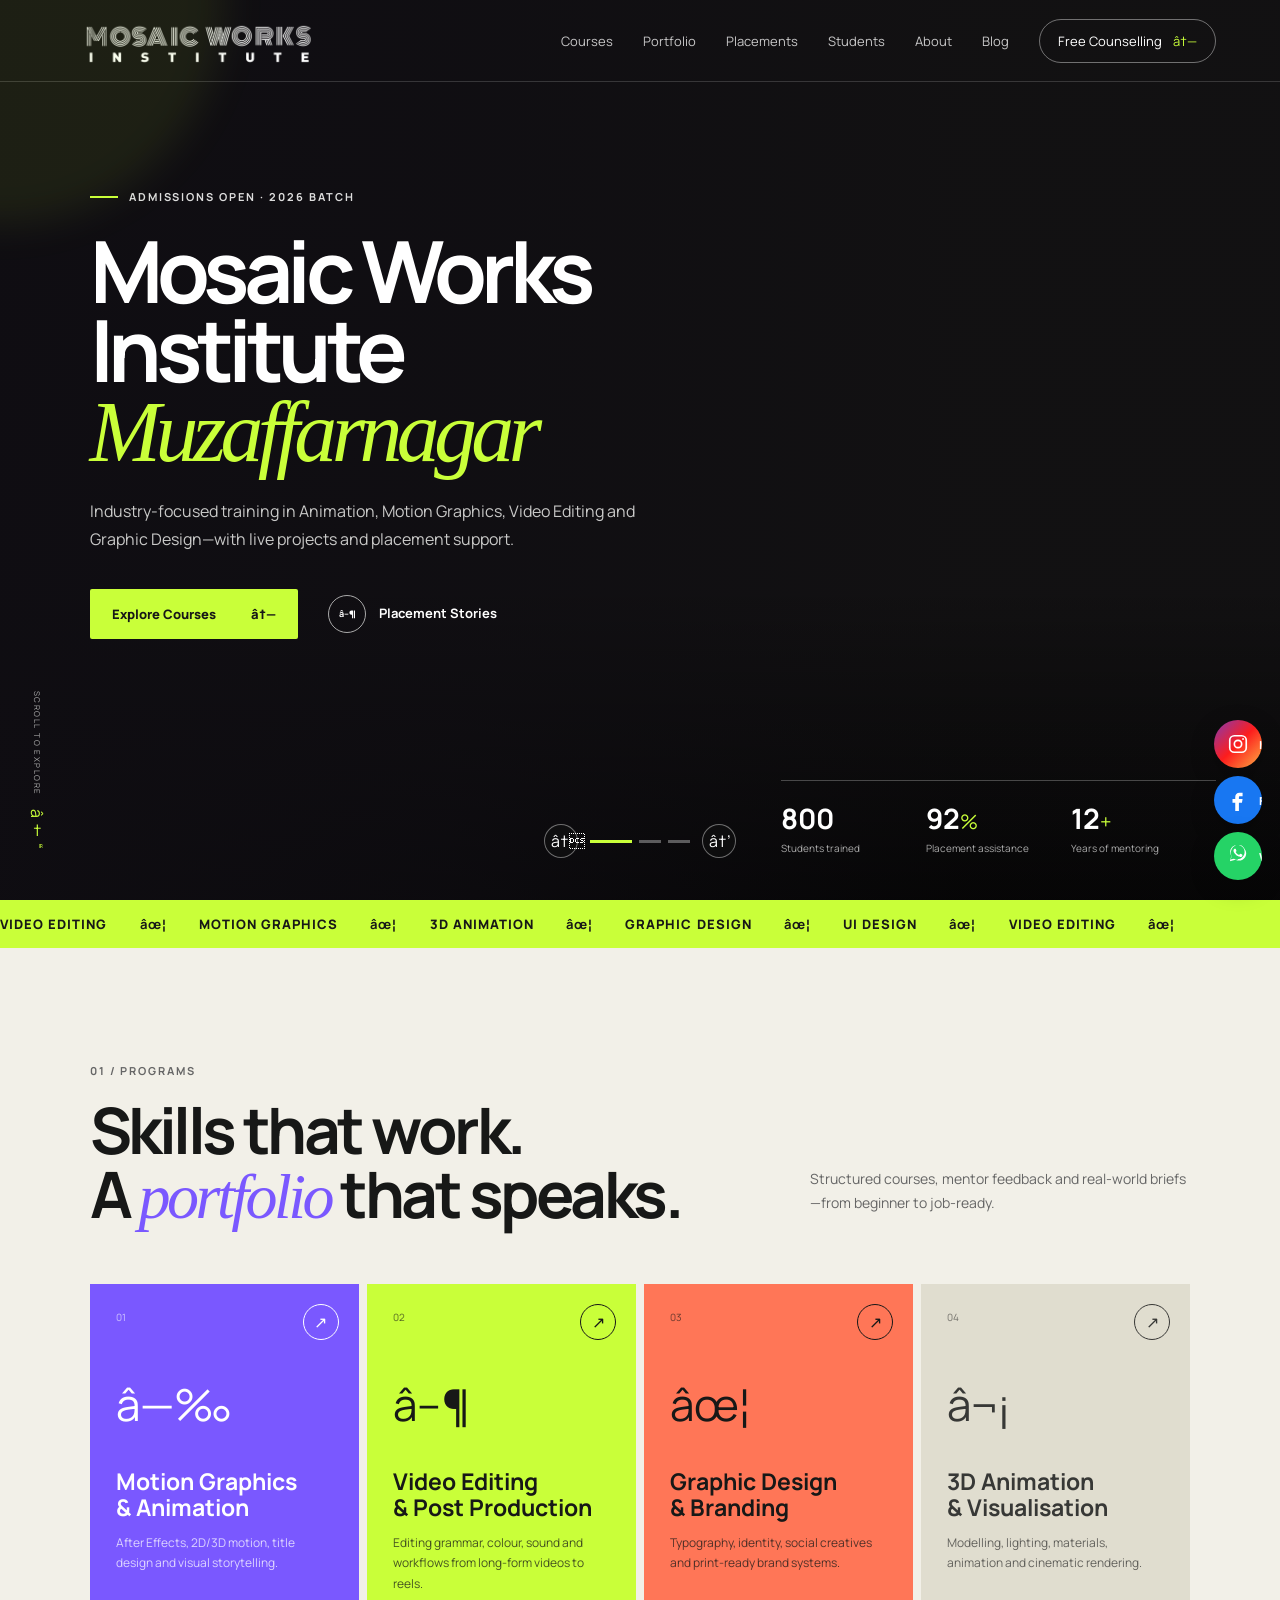
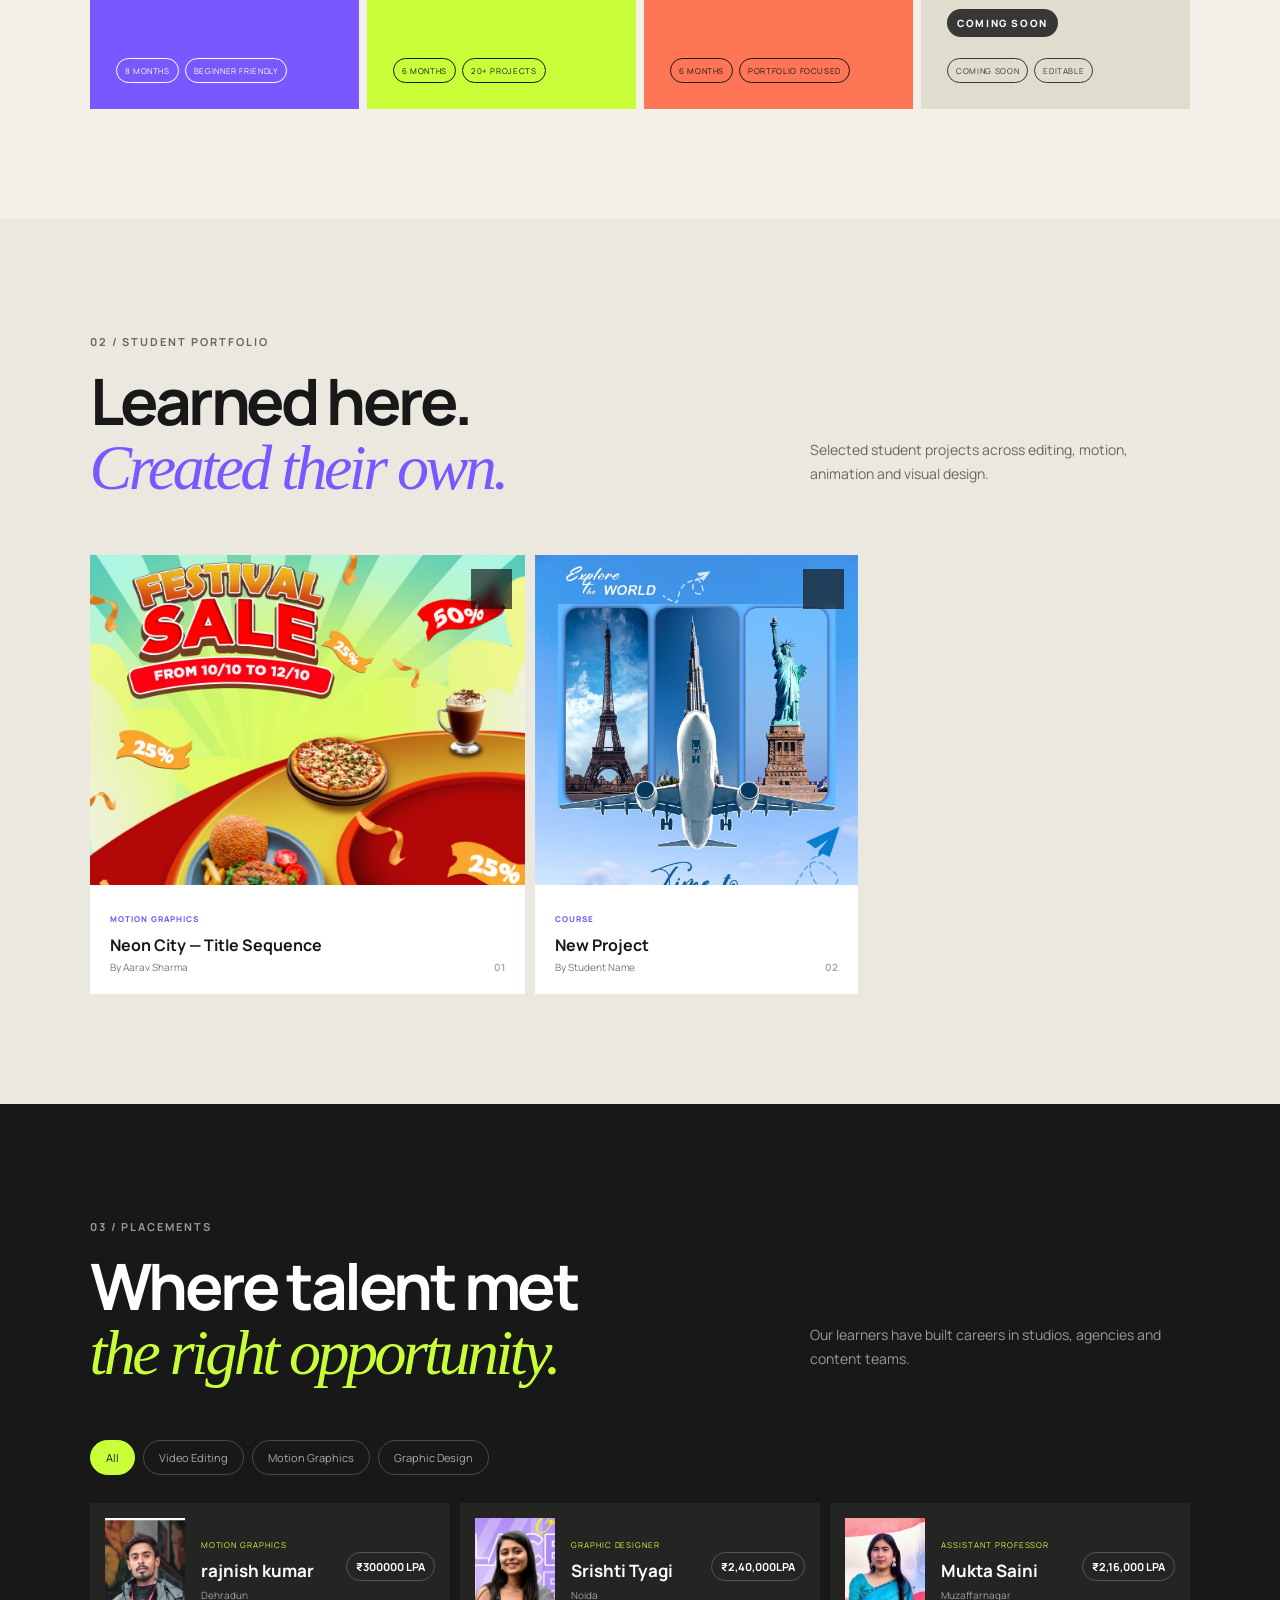
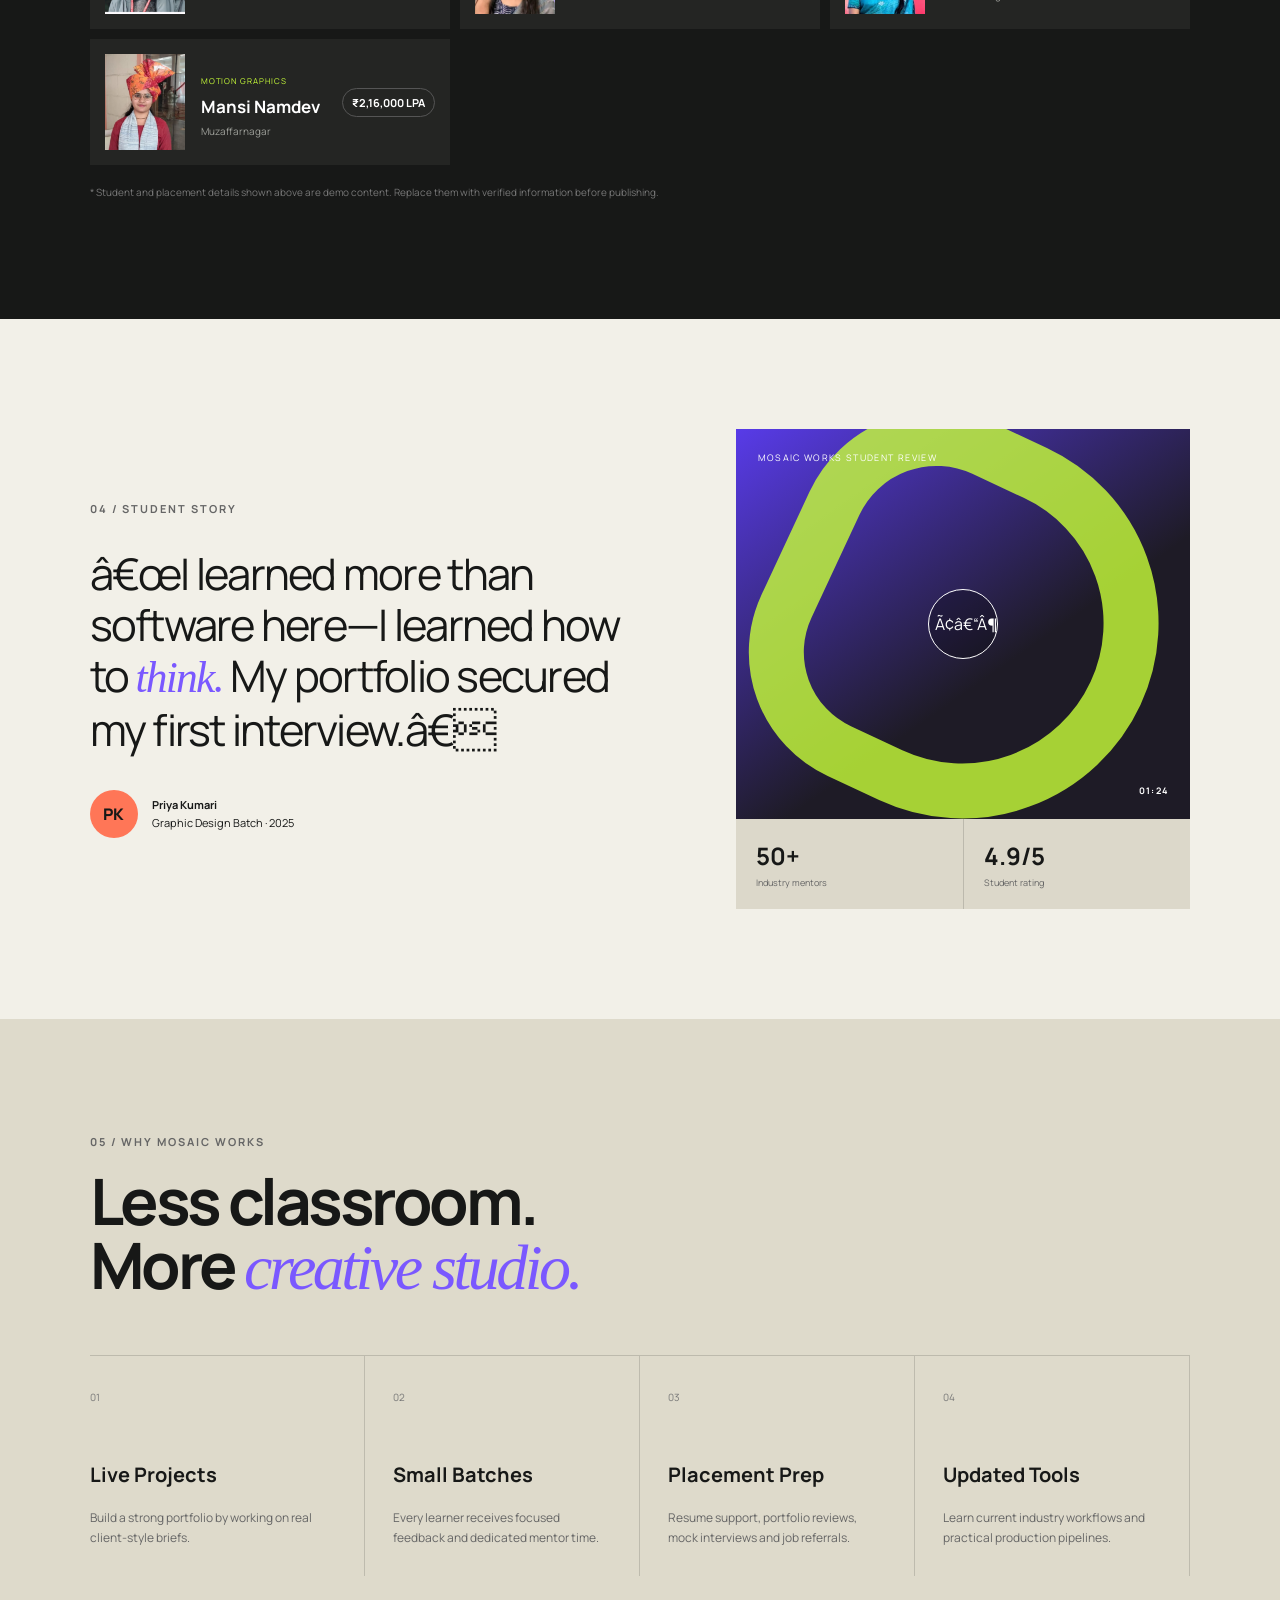
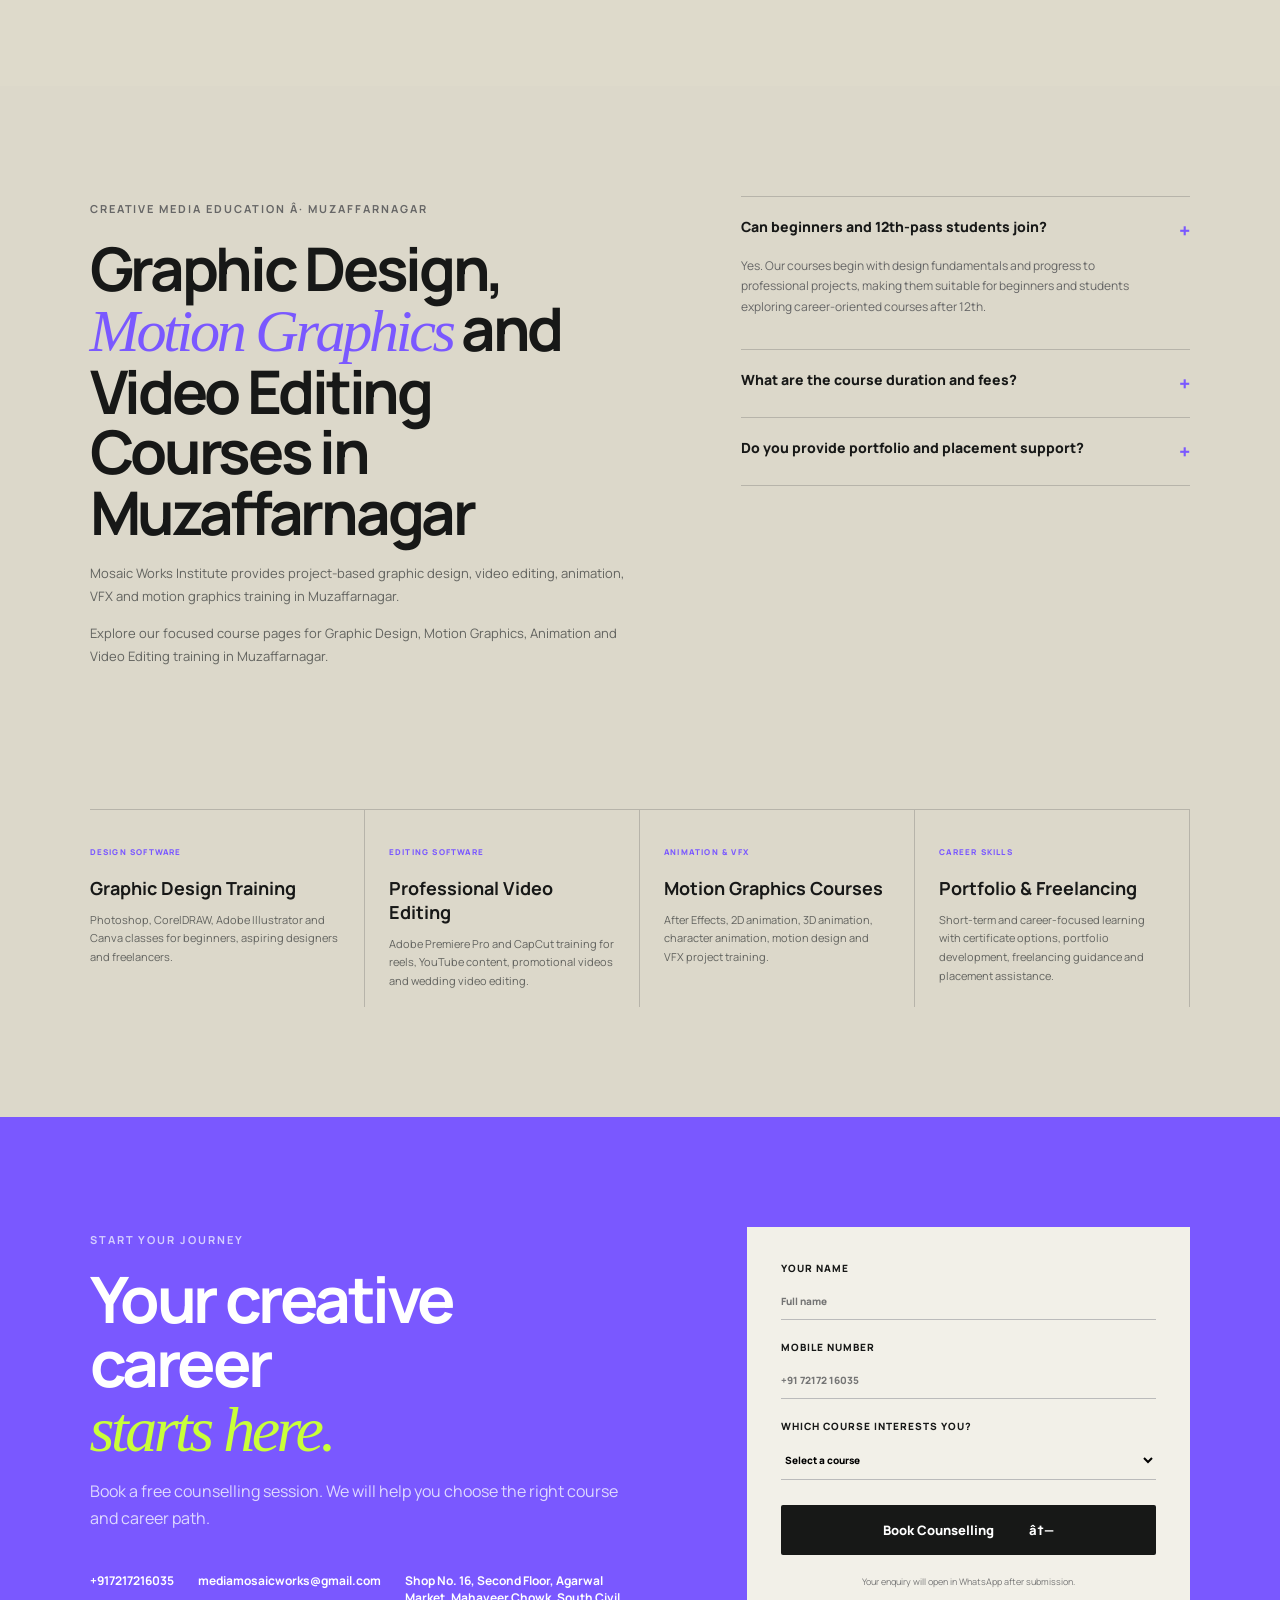
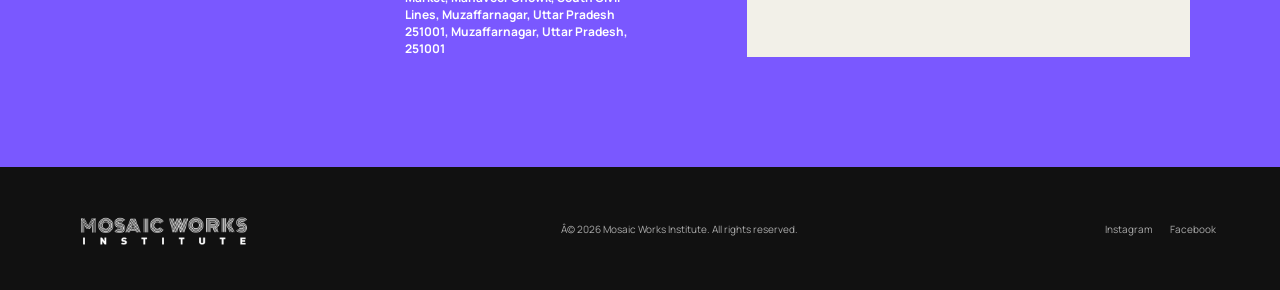
==== commit fa5d1631: "Prevent portfolio media cropping" ====
--- a/index.html
+++ b/index.html
@@ -16,7 +16,7 @@
   <link href="https://fonts.googleapis.com/css2?family=Hind:wght@400;500;600;700&family=Manrope:wght@400;500;600;700;800&family=Montserrat:wght@400;500;600;700;800&family=Mukta:wght@400;500;600;700&family=Noto+Sans+Devanagari:wght@400;500;600;700;800&family=Poppins:wght@400;500;600;700;800&display=swap" rel="stylesheet">
   <link rel="preload" as="image" href="assets/hero-students.png" />
   <link rel="stylesheet" href="styles.css?v=20260625-course-card-bg" />
-  <link rel="stylesheet" href="portfolio-lightbox.css?v=20260626-drive-media" />
+  <link rel="stylesheet" href="portfolio-lightbox.css?v=20260626-portfolio-contain" />
   <script type="application/ld+json">{"@context":"https://schema.org","@graph":[{"@type":["Organization","EducationalOrganization"],"@id":"https://mosaicworksinstitute.in/#organization","name":"Mosaic Works Institute","alternateName":["Mosaic Works","Mosaic Works Institute Muzaffarnagar"],"url":"https://mosaicworksinstitute.in/","logo":"https://mosaicworksinstitute.in/assets/mosaic-works-logo.png","image":"https://mosaicworksinstitute.in/assets/hero-students.png","email":"mediamosaicworks@gmail.com","telephone":"+917217216035","sameAs":["https://www.instagram.com/mosaic_works_institute/","https://www.facebook.com/share/1VC8kk6S8E/"]},{"@type":["LocalBusiness","EducationalOrganization"],"@id":"https://mosaicworksinstitute.in/#localbusiness","name":"Mosaic Works Institute","url":"https://mosaicworksinstitute.in/","telephone":"+917217216035","priceRange":"Contact for course fees","image":"https://mosaicworksinstitute.in/assets/mosaic-works-logo.png","description":"Professional creative education and training institute in Muzaffarnagar for graphic design, motion graphics, animation and video editing courses.","address":{"@type":"PostalAddress","streetAddress":"Shop No. 16, Second Floor, Agarwal Market, Mahaveer Chowk, South Civil Lines","addressLocality":"Muzaffarnagar","addressRegion":"Uttar Pradesh","postalCode":"251001","addressCountry":"IN"},"areaServed":[{"@type":"City","name":"Muzaffarnagar"},{"@type":"State","name":"Uttar Pradesh"}],"parentOrganization":{"@id":"https://mosaicworksinstitute.in/#organization"}},{"@type":"WebSite","@id":"https://mosaicworksinstitute.in/#website","url":"https://mosaicworksinstitute.in/","name":"Mosaic Works Institute","publisher":{"@id":"https://mosaicworksinstitute.in/#organization"},"inLanguage":"en-IN","potentialAction":{"@type":"SearchAction","target":"https://mosaicworksinstitute.in/?s={search_term_string}","query-input":"required name=search_term_string"}},{"@type":"BreadcrumbList","@id":"https://mosaicworksinstitute.in/#breadcrumb","itemListElement":[{"@type":"ListItem","position":1,"name":"Home","item":"https://mosaicworksinstitute.in/"}]},{"@type":"ItemList","@id":"https://mosaicworksinstitute.in/#courses","name":"Creative Media Courses at Mosaic Works Institute","itemListElement":[{"@type":"Course","position":1,"name":"Graphic Design Course in Muzaffarnagar","url":"https://mosaicworksinstitute.in/graphic-design-course-muzaffarnagar.html","provider":{"@id":"https://mosaicworksinstitute.in/#organization"}},{"@type":"Course","position":2,"name":"Motion Graphics Course in Muzaffarnagar","url":"https://mosaicworksinstitute.in/motion-graphics-course-muzaffarnagar.html","provider":{"@id":"https://mosaicworksinstitute.in/#organization"}},{"@type":"Course","position":3,"name":"Animation Course in Muzaffarnagar","url":"https://mosaicworksinstitute.in/animation-course-muzaffarnagar.html","provider":{"@id":"https://mosaicworksinstitute.in/#organization"}},{"@type":"Course","position":4,"name":"Video Editing Course in Muzaffarnagar","url":"https://mosaicworksinstitute.in/video-editing-course-muzaffarnagar.html","provider":{"@id":"https://mosaicworksinstitute.in/#organization"}}]}]}</script>
   <link rel="icon" type="image/png" sizes="48x48" href="https://mosaicworksinstitute.in/icon-48.png">
   <link rel="icon" type="image/png" sizes="192x192" href="https://mosaicworksinstitute.in/icon-192.png">
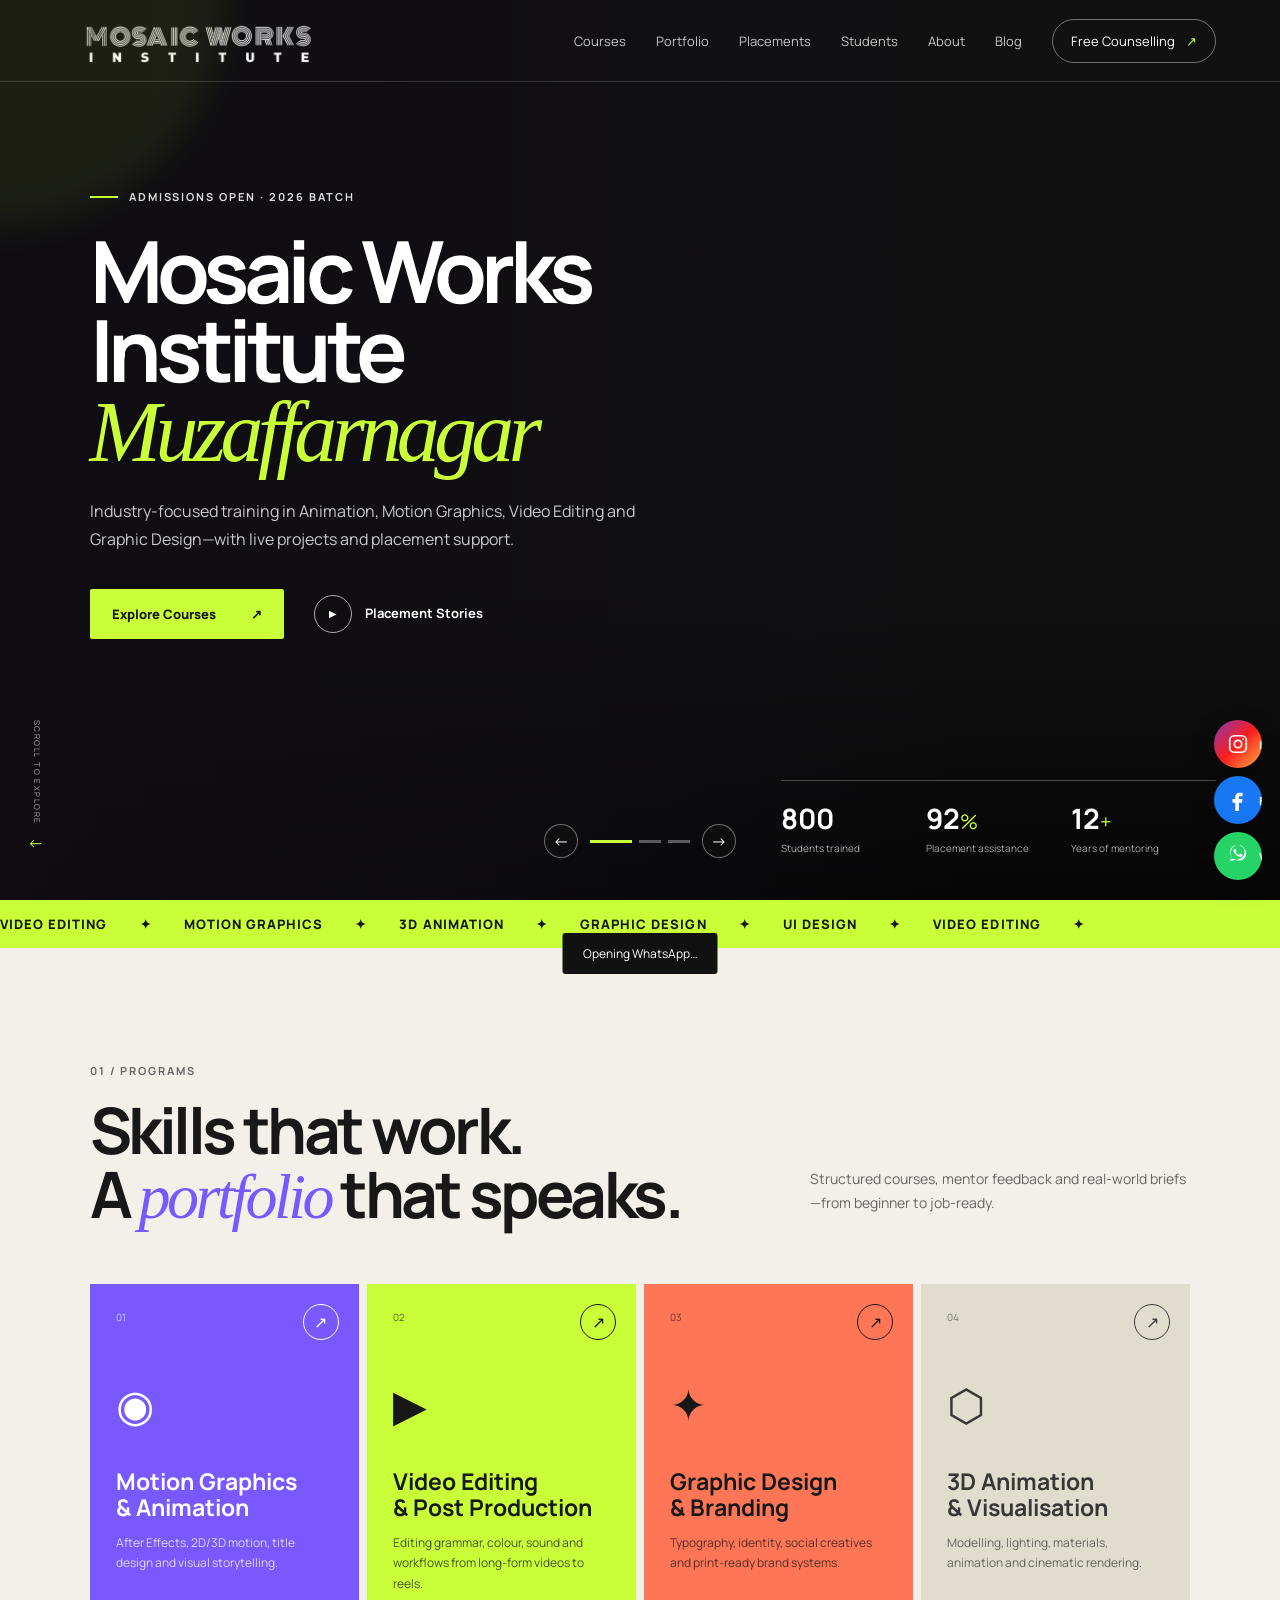
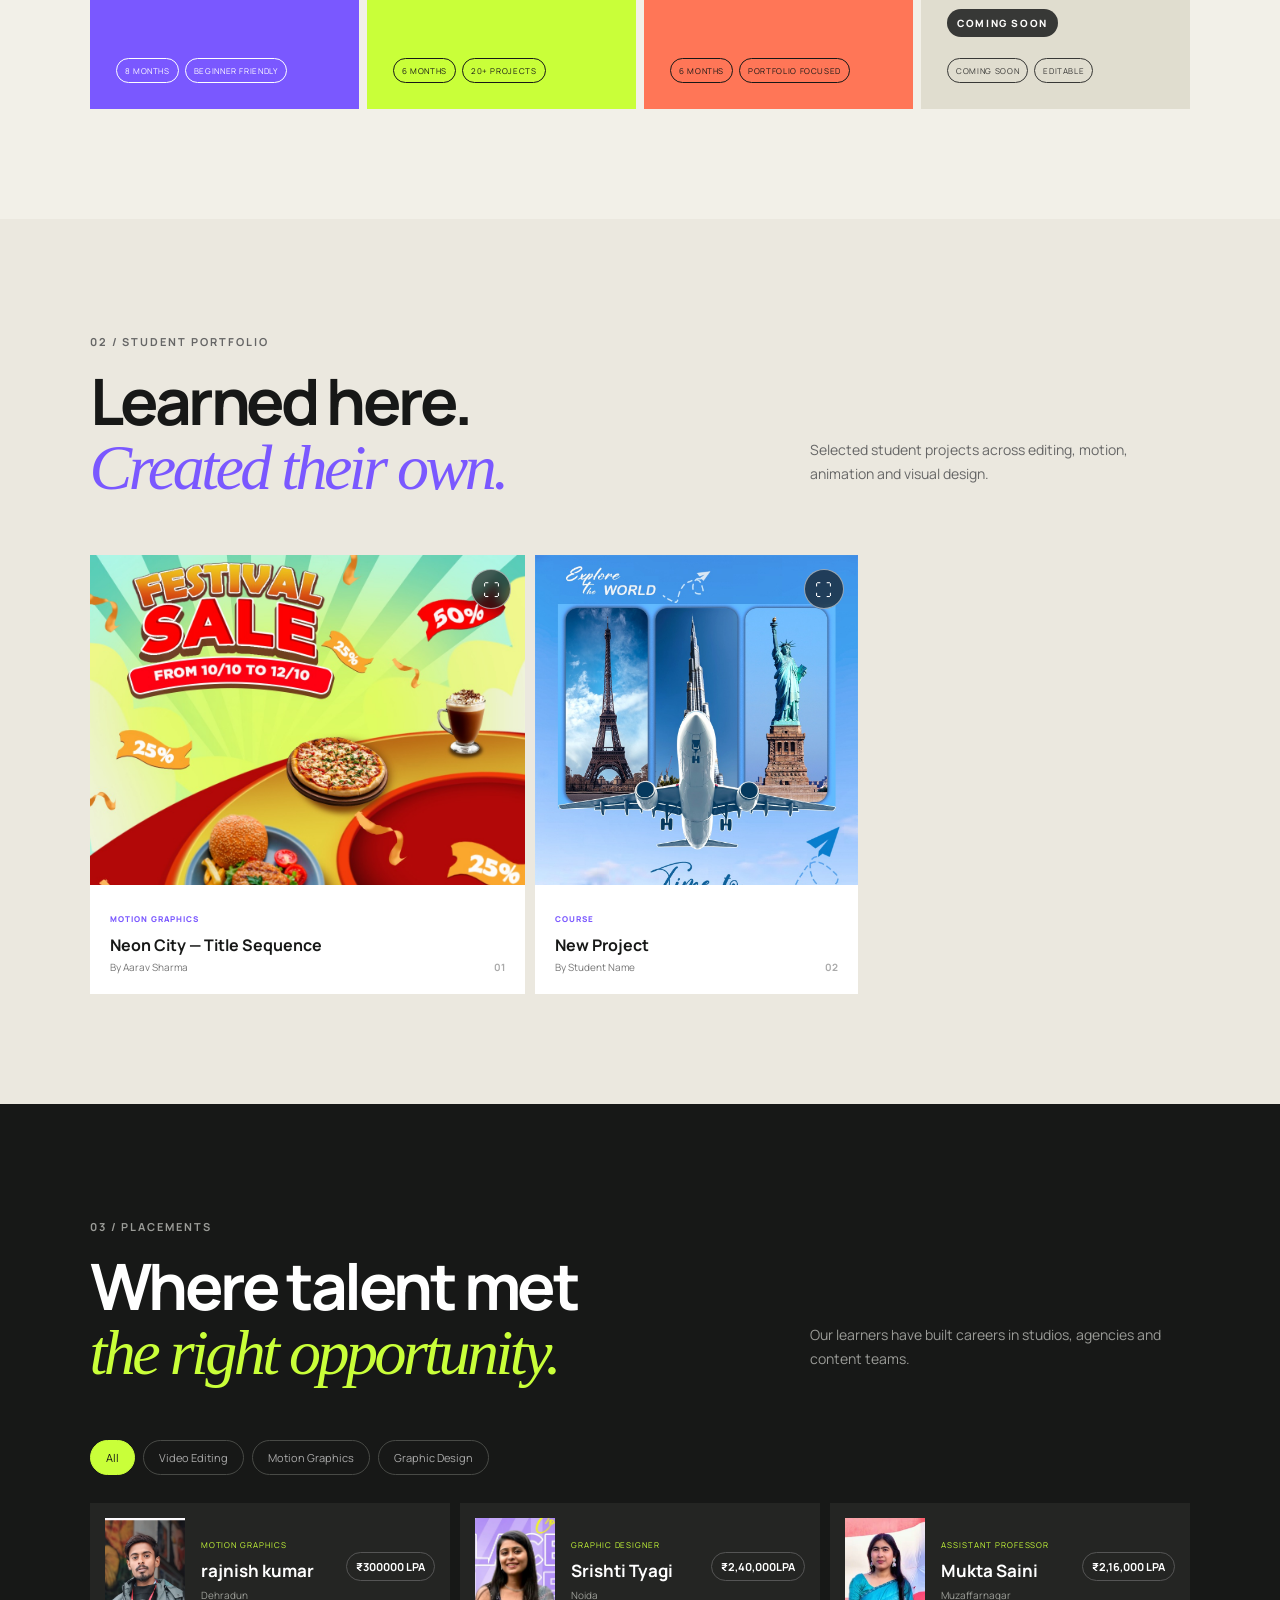
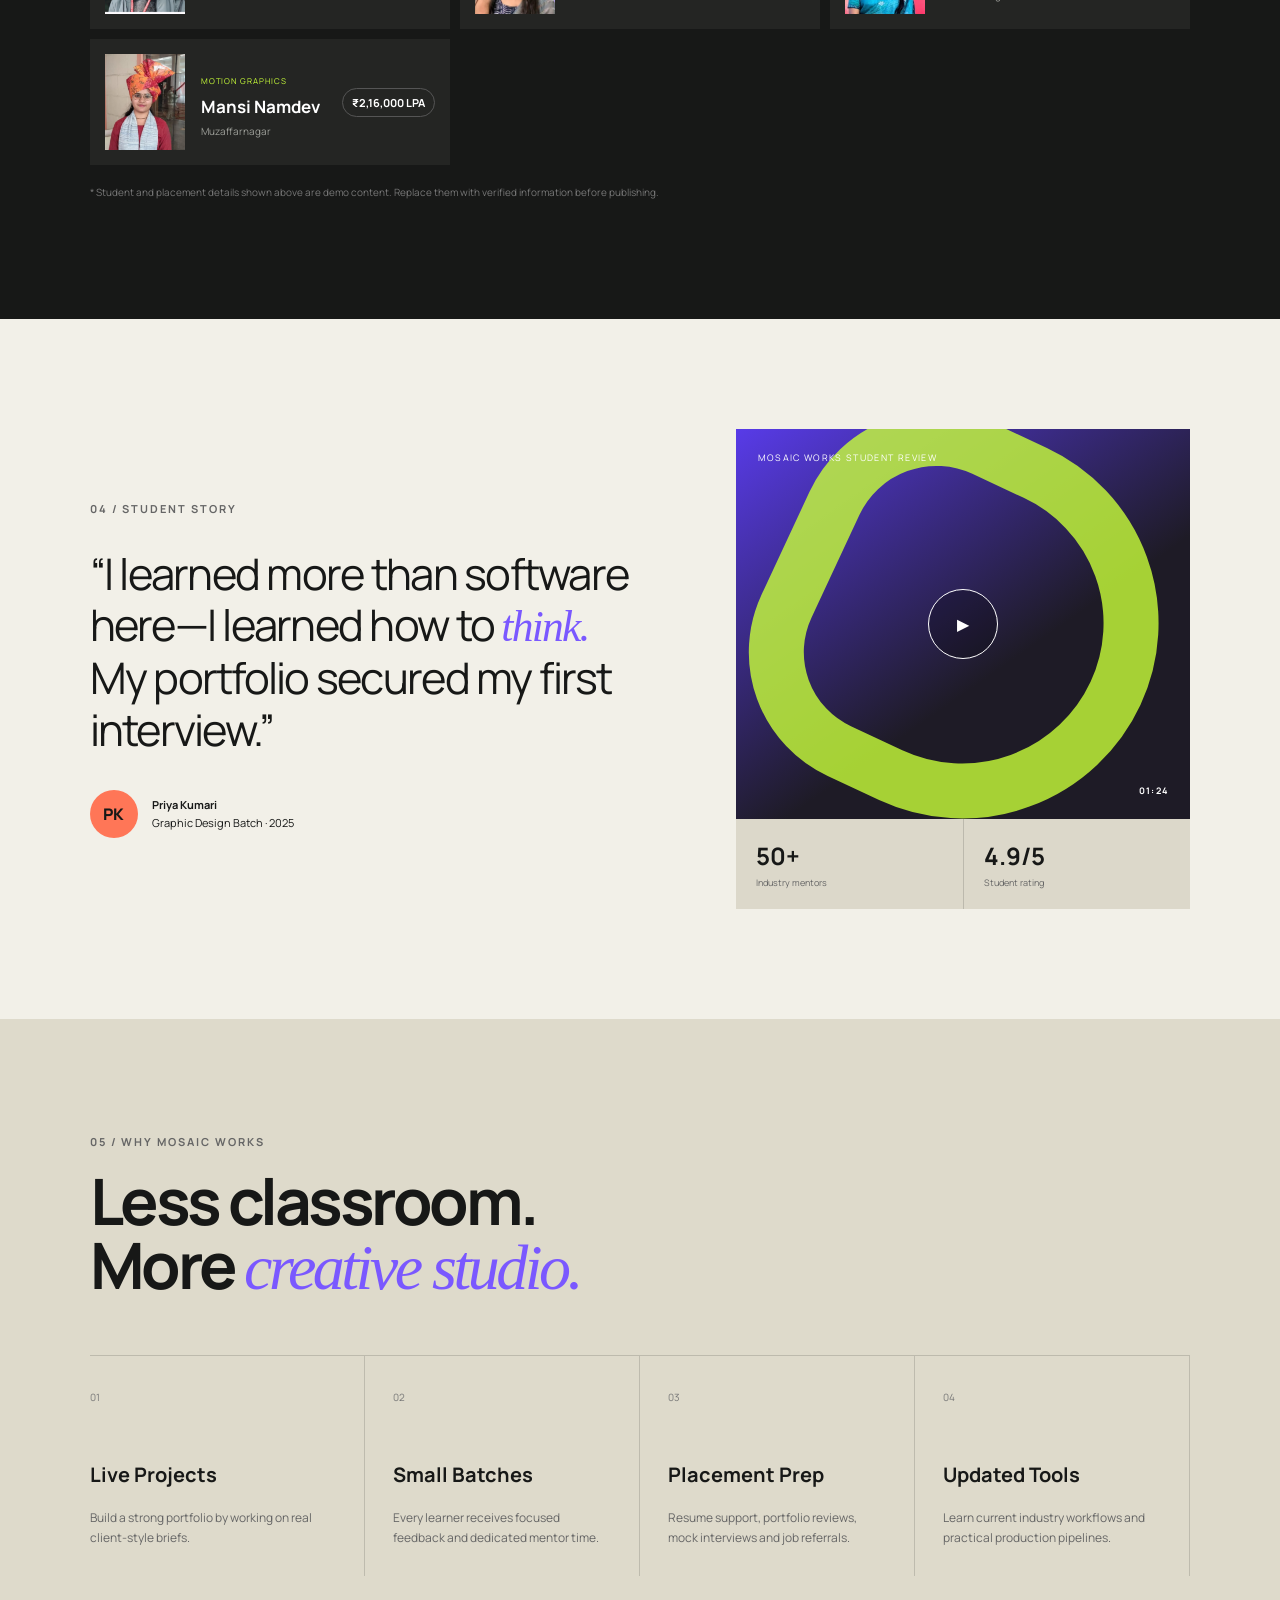
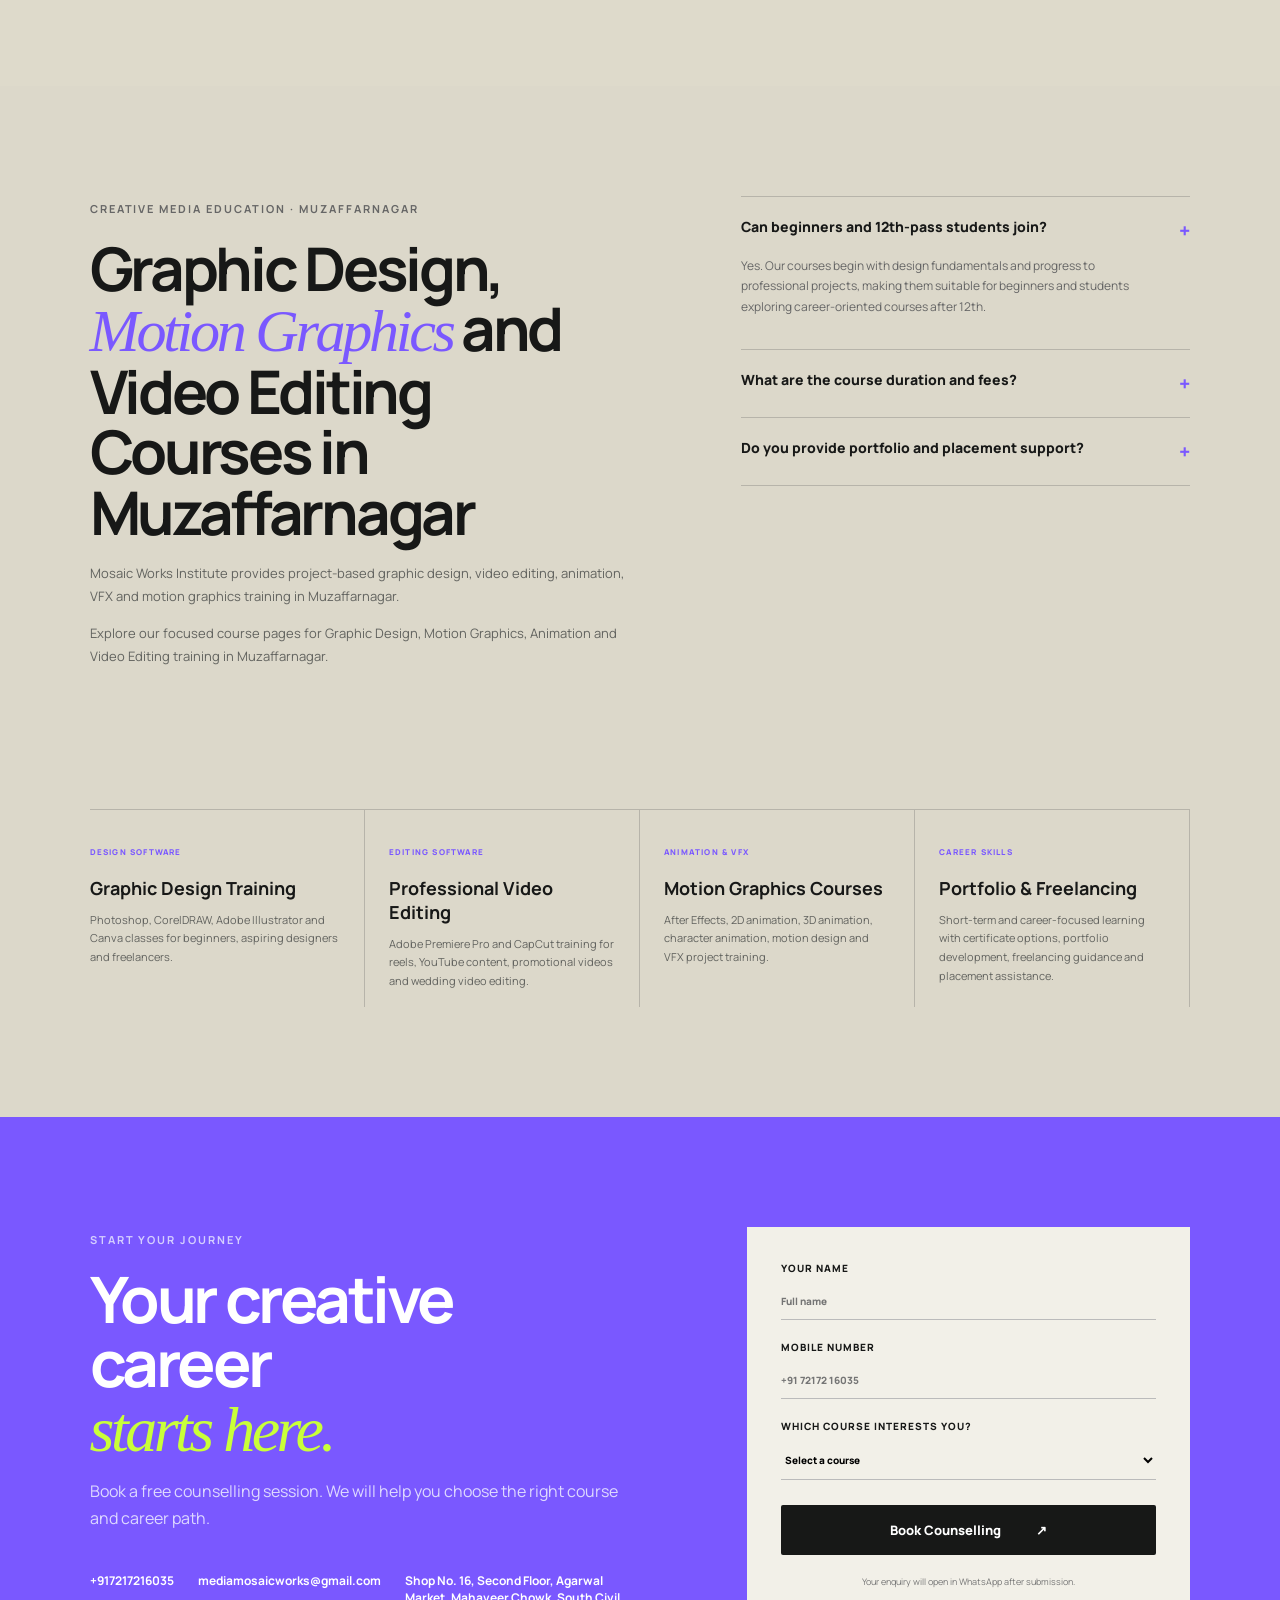
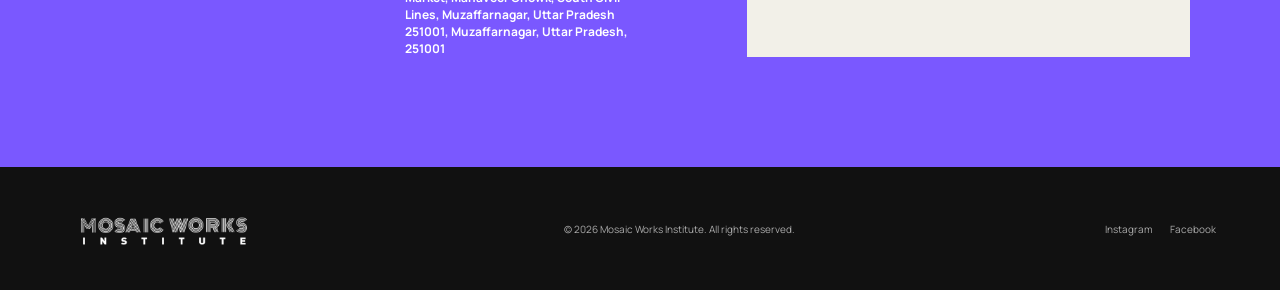
==== commit e9a5d20e: "Fix broken symbols and portfolio lightbox sizing" ====
--- a/index.html
+++ b/index.html
@@ -15,8 +15,8 @@
   <link rel="preconnect" href="https://fonts.gstatic.com" crossorigin>
   <link href="https://fonts.googleapis.com/css2?family=Hind:wght@400;500;600;700&family=Manrope:wght@400;500;600;700;800&family=Montserrat:wght@400;500;600;700;800&family=Mukta:wght@400;500;600;700&family=Noto+Sans+Devanagari:wght@400;500;600;700;800&family=Poppins:wght@400;500;600;700;800&display=swap" rel="stylesheet">
   <link rel="preload" as="image" href="assets/hero-students.png" />
-  <link rel="stylesheet" href="styles.css?v=20260625-course-card-bg" />
-  <link rel="stylesheet" href="portfolio-lightbox.css?v=20260626-portfolio-contain" />
+  <link rel="stylesheet" href="styles.css?v=20260626-encoding-fix" />
+  <link rel="stylesheet" href="portfolio-lightbox.css?v=20260626-lightbox-encoding-fix" />
   <script type="application/ld+json">{"@context":"https://schema.org","@graph":[{"@type":["Organization","EducationalOrganization"],"@id":"https://mosaicworksinstitute.in/#organization","name":"Mosaic Works Institute","alternateName":["Mosaic Works","Mosaic Works Institute Muzaffarnagar"],"url":"https://mosaicworksinstitute.in/","logo":"https://mosaicworksinstitute.in/assets/mosaic-works-logo.png","image":"https://mosaicworksinstitute.in/assets/hero-students.png","email":"mediamosaicworks@gmail.com","telephone":"+917217216035","sameAs":["https://www.instagram.com/mosaic_works_institute/","https://www.facebook.com/share/1VC8kk6S8E/"]},{"@type":["LocalBusiness","EducationalOrganization"],"@id":"https://mosaicworksinstitute.in/#localbusiness","name":"Mosaic Works Institute","url":"https://mosaicworksinstitute.in/","telephone":"+917217216035","priceRange":"Contact for course fees","image":"https://mosaicworksinstitute.in/assets/mosaic-works-logo.png","description":"Professional creative education and training institute in Muzaffarnagar for graphic design, motion graphics, animation and video editing courses.","address":{"@type":"PostalAddress","streetAddress":"Shop No. 16, Second Floor, Agarwal Market, Mahaveer Chowk, South Civil Lines","addressLocality":"Muzaffarnagar","addressRegion":"Uttar Pradesh","postalCode":"251001","addressCountry":"IN"},"areaServed":[{"@type":"City","name":"Muzaffarnagar"},{"@type":"State","name":"Uttar Pradesh"}],"parentOrganization":{"@id":"https://mosaicworksinstitute.in/#organization"}},{"@type":"WebSite","@id":"https://mosaicworksinstitute.in/#website","url":"https://mosaicworksinstitute.in/","name":"Mosaic Works Institute","publisher":{"@id":"https://mosaicworksinstitute.in/#organization"},"inLanguage":"en-IN","potentialAction":{"@type":"SearchAction","target":"https://mosaicworksinstitute.in/?s={search_term_string}","query-input":"required name=search_term_string"}},{"@type":"BreadcrumbList","@id":"https://mosaicworksinstitute.in/#breadcrumb","itemListElement":[{"@type":"ListItem","position":1,"name":"Home","item":"https://mosaicworksinstitute.in/"}]},{"@type":"ItemList","@id":"https://mosaicworksinstitute.in/#courses","name":"Creative Media Courses at Mosaic Works Institute","itemListElement":[{"@type":"Course","position":1,"name":"Graphic Design Course in Muzaffarnagar","url":"https://mosaicworksinstitute.in/graphic-design-course-muzaffarnagar.html","provider":{"@id":"https://mosaicworksinstitute.in/#organization"}},{"@type":"Course","position":2,"name":"Motion Graphics Course in Muzaffarnagar","url":"https://mosaicworksinstitute.in/motion-graphics-course-muzaffarnagar.html","provider":{"@id":"https://mosaicworksinstitute.in/#organization"}},{"@type":"Course","position":3,"name":"Animation Course in Muzaffarnagar","url":"https://mosaicworksinstitute.in/animation-course-muzaffarnagar.html","provider":{"@id":"https://mosaicworksinstitute.in/#organization"}},{"@type":"Course","position":4,"name":"Video Editing Course in Muzaffarnagar","url":"https://mosaicworksinstitute.in/video-editing-course-muzaffarnagar.html","provider":{"@id":"https://mosaicworksinstitute.in/#organization"}}]}]}</script>
   <link rel="icon" type="image/png" sizes="48x48" href="https://mosaicworksinstitute.in/icon-48.png">
   <link rel="icon" type="image/png" sizes="192x192" href="https://mosaicworksinstitute.in/icon-192.png">
@@ -31,7 +31,7 @@
     <button class="menu-btn" aria-label="Open menu" aria-expanded="false"><span></span><span></span></button>
     <nav>
       <a href="#courses">Courses</a><a href="#portfolio">Portfolio</a><a href="#placements">Placements</a><a href="#stories">Students</a><a href="#about">About</a><a href="blog/">Blog</a>
-      <a class="nav-cta" href="#contact">Free Counselling <span>â†—</span></a>
+      <a class="nav-cta" href="#contact">Free Counselling <span>↗</span></a>
     </nav>
   </header>
 
@@ -42,36 +42,36 @@
       </div>
       <div class="hero-shade"></div>
       <div class="hero-content reveal">
-        <div class="eyebrow"><span></span> Admissions Open Â· 2026 Batch</div>
+        <div class="eyebrow"><span></span> Admissions Open · 2026 Batch</div>
         <h1 id="heroTitle">Mosaic Works Institute<br><em>Muzaffarnagar</em></h1>
-        <p id="heroDescription">Industry-focused training in Animation, Motion Graphics, Video Editing and Graphic Designâ€”with live projects and placement support.</p>
-        <div class="hero-actions"><a class="btn btn-primary" href="#courses">Explore Courses <span>â†—</span></a><a class="text-link" href="#placements"><span class="play">â–¶</span> Placement Stories</a></div>
+        <p id="heroDescription">Industry-focused training in Animation, Motion Graphics, Video Editing and Graphic Design—with live projects and placement support.</p>
+        <div class="hero-actions"><a class="btn btn-primary" href="#courses">Explore Courses <span>↗</span></a><a class="text-link" href="#placements"><span class="play">▶</span> Placement Stories</a></div>
       </div>
       <div class="hero-stats reveal">
         <div><strong data-count="800">0</strong><span>Students trained</span></div>
         <div><strong data-count="92">0</strong><i>%</i><span>Placement assistance</span></div>
         <div><strong data-count="12">0</strong><i>+</i><span>Years of mentoring</span></div>
       </div>
-      <div class="slider-controls"><button id="prevSlide" aria-label="Previous banner">â†</button><div id="sliderDots"><button class="active" aria-label="Banner 1"></button></div><button id="nextSlide" aria-label="Next banner">â†’</button></div>
-      <div class="scroll-note">SCROLL TO EXPLORE <span>â†“</span></div>
+      <div class="slider-controls"><button id="prevSlide" aria-label="Previous banner">←</button><div id="sliderDots"><button class="active" aria-label="Banner 1"></button></div><button id="nextSlide" aria-label="Next banner">→</button></div>
+      <div class="scroll-note">SCROLL TO EXPLORE <span>↓</span></div>
     </section>
 
-    <section class="marquee" aria-label="Courses"><div>VIDEO EDITING <b>âœ¦</b> MOTION GRAPHICS <b>âœ¦</b> 3D ANIMATION <b>âœ¦</b> GRAPHIC DESIGN <b>âœ¦</b> UI DESIGN <b>âœ¦</b> VIDEO EDITING <b>âœ¦</b></div></section>
+    <section class="marquee" aria-label="Courses"><div>VIDEO EDITING <b>✦</b> MOTION GRAPHICS <b>✦</b> 3D ANIMATION <b>✦</b> GRAPHIC DESIGN <b>✦</b> UI DESIGN <b>✦</b> VIDEO EDITING <b>✦</b></div></section>
 
     <section class="section courses" id="courses">
-      <div class="section-head reveal"><div><span class="kicker">01 / PROGRAMS</span><h2>Skills that work.<br>A <em>portfolio</em> that speaks.</h2></div><p>Structured courses, mentor feedback and real-world briefsâ€”from beginner to job-ready.</p></div>
+      <div class="section-head reveal"><div><span class="kicker">01 / PROGRAMS</span><h2>Skills that work.<br>A <em>portfolio</em> that speaks.</h2></div><p>Structured courses, mentor feedback and real-world briefs—from beginner to job-ready.</p></div>
       <div class="course-grid">
-        <article class="course-card violet reveal"><span class="course-no">01</span><div class="course-icon">â—‰</div><h3>Motion Graphics<br>& Animation</h3><p>After Effects, 2D/3D motion, title design and visual storytelling.</p><div class="tags"><span>8 Months</span><span>Beginner Friendly</span></div><a href="motion-graphics-course-muzaffarnagar.html" aria-label="View Motion Graphics course in Muzaffarnagar">â†—</a></article>
-        <article class="course-card lime reveal"><span class="course-no">02</span><div class="course-icon">â–¶</div><h3>Video Editing<br>& Post Production</h3><p>Editing grammar, colour, sound and workflows from long-form videos to reels.</p><div class="tags"><span>6 Months</span><span>20+ Projects</span></div><a href="video-editing-course-muzaffarnagar.html" aria-label="View Video Editing course in Muzaffarnagar">â†—</a></article>
-        <article class="course-card coral reveal"><span class="course-no">03</span><div class="course-icon">âœ¦</div><h3>Graphic Design<br>& Branding</h3><p>Typography, identity, social creatives and print-ready brand systems.</p><div class="tags"><span>6 Months</span><span>Portfolio Focused</span></div><a href="graphic-design-course-muzaffarnagar.html" aria-label="View Graphic Design course in Muzaffarnagar">â†—</a></article>
-        <article class="course-card cream coming-soon reveal"><span class="course-no">04</span><div class="course-icon">â¬¡</div><h3>3D Animation<br>& Visualisation</h3><p>Modelling, lighting, materials, animation and cinematic rendering.</p><div class="tags"><span>Coming Soon</span><span>Editable</span></div><a href="three-d-animation-course-muzaffarnagar.html" aria-label="View 3D Animation course in Muzaffarnagar">â†—</a></article>
+        <article class="course-card violet reveal"><span class="course-no">01</span><div class="course-icon">◉</div><h3>Motion Graphics<br>& Animation</h3><p>After Effects, 2D/3D motion, title design and visual storytelling.</p><div class="tags"><span>8 Months</span><span>Beginner Friendly</span></div><a href="motion-graphics-course-muzaffarnagar.html" aria-label="View Motion Graphics course in Muzaffarnagar">↗</a></article>
+        <article class="course-card lime reveal"><span class="course-no">02</span><div class="course-icon">▶</div><h3>Video Editing<br>& Post Production</h3><p>Editing grammar, colour, sound and workflows from long-form videos to reels.</p><div class="tags"><span>6 Months</span><span>20+ Projects</span></div><a href="video-editing-course-muzaffarnagar.html" aria-label="View Video Editing course in Muzaffarnagar">↗</a></article>
+        <article class="course-card coral reveal"><span class="course-no">03</span><div class="course-icon">✦</div><h3>Graphic Design<br>& Branding</h3><p>Typography, identity, social creatives and print-ready brand systems.</p><div class="tags"><span>6 Months</span><span>Portfolio Focused</span></div><a href="graphic-design-course-muzaffarnagar.html" aria-label="View Graphic Design course in Muzaffarnagar">↗</a></article>
+        <article class="course-card cream coming-soon reveal"><span class="course-no">04</span><div class="course-icon">⬡</div><h3>3D Animation<br>& Visualisation</h3><p>Modelling, lighting, materials, animation and cinematic rendering.</p><div class="tags"><span>Coming Soon</span><span>Editable</span></div><a href="three-d-animation-course-muzaffarnagar.html" aria-label="View 3D Animation course in Muzaffarnagar">↗</a></article>
       </div>
     </section>
 
     <section class="section portfolio" id="portfolio">
       <div class="section-head reveal"><div><span class="kicker">02 / STUDENT PORTFOLIO</span><h2>Learned here.<br><em>Created their own.</em></h2></div><p>Selected student projects across editing, motion, animation and visual design.</p></div>
       <div class="portfolio-grid" id="portfolioGrid">
-        <article class="portfolio-card wide reveal"><div class="portfolio-media"><img src="assets/hero-students.png" alt="Motion graphics student project"></div><div class="portfolio-info"><div><span>Motion Graphics</span><h3>Neon City â€” Title Sequence</h3><p>By Aarav Sharma</p></div><b>01</b></div></article>
+        <article class="portfolio-card wide reveal"><div class="portfolio-media"><img src="assets/hero-students.png" alt="Motion graphics student project"></div><div class="portfolio-info"><div><span>Motion Graphics</span><h3>Neon City — Title Sequence</h3><p>By Aarav Sharma</p></div><b>01</b></div></article>
         <article class="portfolio-card reveal"><div class="portfolio-media color-art violet-art"><span>PLAY<br>WITH<br>TYPE</span></div><div class="portfolio-info"><div><span>Graphic Design</span><h3>Type & Rhythm</h3><p>By Mehak Kaur</p></div><b>02</b></div></article>
         <article class="portfolio-card reveal"><div class="portfolio-media color-art lime-art"><span>3D<br>FORM</span></div><div class="portfolio-info"><div><span>3D Animation</span><h3>Abstract Forms</h3><p>By Sana Naqvi</p></div><b>03</b></div></article>
       </div>
@@ -81,19 +81,19 @@
       <div class="section-head light reveal"><div><span class="kicker">03 / PLACEMENTS</span><h2>Where talent met<br><em>the right opportunity.</em></h2></div><p>Our learners have built careers in studios, agencies and content teams.</p></div>
       <div class="filter-row reveal" role="group" aria-label="Placement filter"><button class="active" data-filter="all">All</button><button data-filter="video">Video Editing</button><button data-filter="motion">Motion Graphics</button><button data-filter="design">Graphic Design</button></div>
       <div class="placement-grid">
-        <article class="placement-card reveal" data-type="motion"><div class="portrait purple">AS</div><div><span>Motion Designer</span><h3>Aarav Sharma</h3><p>PixelCraft Studios Â· Noida</p></div><strong>â‚¹5.4 LPA</strong></article>
-        <article class="placement-card reveal" data-type="video"><div class="portrait orange">MK</div><div><span>Video Editor</span><h3>Mehak Kaur</h3><p>Framebox Media Â· Delhi</p></div><strong>â‚¹4.8 LPA</strong></article>
-        <article class="placement-card reveal" data-type="design"><div class="portrait green">RP</div><div><span>Graphic Designer</span><h3>Rohan Patel</h3><p>BrandMint Â· Gurugram</p></div><strong>â‚¹4.5 LPA</strong></article>
-        <article class="placement-card reveal" data-type="motion"><div class="portrait blue">SN</div><div><span>Jr. Animator</span><h3>Sana Naqvi</h3><p>ToonWorks Â· Mumbai</p></div><strong>â‚¹5.1 LPA</strong></article>
-        <article class="placement-card reveal" data-type="video"><div class="portrait pink">VG</div><div><span>Content Editor</span><h3>Vishal Gupta</h3><p>Creator House Â· Jaipur</p></div><strong>â‚¹4.2 LPA</strong></article>
-        <article class="placement-card reveal" data-type="design"><div class="portrait yellow">AD</div><div><span>Brand Designer</span><h3>Ananya Das</h3><p>Studio North Â· Bengaluru</p></div><strong>â‚¹5.6 LPA</strong></article>
+        <article class="placement-card reveal" data-type="motion"><div class="portrait purple">AS</div><div><span>Motion Designer</span><h3>Aarav Sharma</h3><p>PixelCraft Studios · Noida</p></div><strong>₹5.4 LPA</strong></article>
+        <article class="placement-card reveal" data-type="video"><div class="portrait orange">MK</div><div><span>Video Editor</span><h3>Mehak Kaur</h3><p>Framebox Media · Delhi</p></div><strong>₹4.8 LPA</strong></article>
+        <article class="placement-card reveal" data-type="design"><div class="portrait green">RP</div><div><span>Graphic Designer</span><h3>Rohan Patel</h3><p>BrandMint · Gurugram</p></div><strong>₹4.5 LPA</strong></article>
+        <article class="placement-card reveal" data-type="motion"><div class="portrait blue">SN</div><div><span>Jr. Animator</span><h3>Sana Naqvi</h3><p>ToonWorks · Mumbai</p></div><strong>₹5.1 LPA</strong></article>
+        <article class="placement-card reveal" data-type="video"><div class="portrait pink">VG</div><div><span>Content Editor</span><h3>Vishal Gupta</h3><p>Creator House · Jaipur</p></div><strong>₹4.2 LPA</strong></article>
+        <article class="placement-card reveal" data-type="design"><div class="portrait yellow">AD</div><div><span>Brand Designer</span><h3>Ananya Das</h3><p>Studio North · Bengaluru</p></div><strong>₹5.6 LPA</strong></article>
       </div>
       <p class="demo-note">* Student and placement details shown above are demo content. Replace them with verified information before publishing.</p>
     </section>
 
     <section class="section stories" id="stories">
-      <div class="story-copy reveal"><span class="kicker">04 / STUDENT STORY</span><blockquote id="storyQuote">â€œI learned more than software hereâ€”I learned how to <em>think.</em> My portfolio secured my first interview.â€</blockquote><div class="student"><span id="storyInitials">PK</span><p><strong id="storyName">Priya Kumari</strong><br><span id="storyMeta">Graphic Design Batch Â· 2025</span></p></div></div>
-      <div class="story-panel reveal"><div class="showreel" id="studentReviewVideo"><span id="storyVideoLabel">MOSAIC WORKS STUDENT REVIEW</span><button aria-label="Play student review video">â–¶</button><b id="storyDuration">01:24</b></div><div class="mini-stats"><div><strong id="storyStatOne">50+</strong><span id="storyStatOneLabel">Industry mentors</span></div><div><strong id="storyStatTwo">4.9/5</strong><span id="storyStatTwoLabel">Student rating</span></div></div></div>
+      <div class="story-copy reveal"><span class="kicker">04 / STUDENT STORY</span><blockquote id="storyQuote">“I learned more than software here—I learned how to <em>think.</em> My portfolio secured my first interview.”</blockquote><div class="student"><span id="storyInitials">PK</span><p><strong id="storyName">Priya Kumari</strong><br><span id="storyMeta">Graphic Design Batch · 2025</span></p></div></div>
+      <div class="story-panel reveal"><div class="showreel" id="studentReviewVideo"><span id="storyVideoLabel">MOSAIC WORKS STUDENT REVIEW</span><button aria-label="Play student review video">▶</button><b id="storyDuration">01:24</b></div><div class="mini-stats"><div><strong id="storyStatOne">50+</strong><span id="storyStatOneLabel">Industry mentors</span></div><div><strong id="storyStatTwo">4.9/5</strong><span id="storyStatTwoLabel">Student rating</span></div></div></div>
       <div class="review-gallery" id="studentReviewGallery" aria-label="Student review videos"></div>
 
     </section>
@@ -109,7 +109,7 @@
     </section>
 
     <section class="section local-seo" id="muzaffarnagar-courses">
-      <div class="local-intro reveal"><span class="kicker">CREATIVE MEDIA EDUCATION Â· MUZAFFARNAGAR</span><h2>Graphic Design,<br><em>Motion Graphics</em> and<br>Video Editing Courses in Muzaffarnagar</h2><p><strong>Mosaic Works Institute</strong> is a professional creative education and training institute in Muzaffarnagar. The homepage is the official brand page for Mosaic Works, Mosaic Works Institute Muzaffarnagar and Mosaic Works training institute searches. Students learn graphic design, video editing, motion graphics, animation and VFX through practical assignments, real-world projects and portfolio development.</p><p>Explore our focused course pages for <a href="graphic-design-course-muzaffarnagar.html">Graphic Design</a>, <a href="motion-graphics-course-muzaffarnagar.html">Motion Graphics</a>, <a href="animation-course-muzaffarnagar.html">Animation</a> and <a href="video-editing-course-muzaffarnagar.html">Video Editing</a> training in Muzaffarnagar.</p></div>
+      <div class="local-intro reveal"><span class="kicker">CREATIVE MEDIA EDUCATION · MUZAFFARNAGAR</span><h2>Graphic Design,<br><em>Motion Graphics</em> and<br>Video Editing Courses in Muzaffarnagar</h2><p><strong>Mosaic Works Institute</strong> is a professional creative education and training institute in Muzaffarnagar. The homepage is the official brand page for Mosaic Works, Mosaic Works Institute Muzaffarnagar and Mosaic Works training institute searches. Students learn graphic design, video editing, motion graphics, animation and VFX through practical assignments, real-world projects and portfolio development.</p><p>Explore our focused course pages for <a href="graphic-design-course-muzaffarnagar.html">Graphic Design</a>, <a href="motion-graphics-course-muzaffarnagar.html">Motion Graphics</a>, <a href="animation-course-muzaffarnagar.html">Animation</a> and <a href="video-editing-course-muzaffarnagar.html">Video Editing</a> training in Muzaffarnagar.</p></div>
       <div class="faq-list reveal"><details open><summary>Can beginners and 12th-pass students join?<span>+</span></summary><p>Yes. Our courses begin with design fundamentals and progress to professional projects, making them suitable for beginners and students exploring career-oriented courses after 12th.</p></details><details><summary>What are the course duration and fees?<span>+</span></summary><p>Duration and fees depend on the selected graphic design, animation, motion graphics or video editing program. Contact us for the current fee structure, weekend options and certificate details.</p></details><details><summary>Do you provide portfolio and placement support?<span>+</span></summary><p>Students receive portfolio guidance, interview preparation and placement assistance. Job placement depends on skills, portfolio quality and available opportunities.</p></details></div>
       <div class="seo-services reveal">
         <article><span>DESIGN SOFTWARE</span><h3>Graphic Design Training</h3><p>Photoshop, CorelDRAW, Adobe Illustrator and Canva classes for beginners, aspiring designers and freelancers.</p></article>
@@ -121,19 +121,19 @@
 
     <section class="contact" id="contact">
       <div class="contact-copy reveal"><span class="kicker">START YOUR JOURNEY</span><h2>Your creative career<br><em>starts here.</em></h2><p>Book a free counselling session. We will help you choose the right course and career path.</p><div class="contact-details"><a id="contactPhone" href="tel:+917217216035">+91 72172 16035</a><a id="contactEmail" href="mailto:mediamosaicworks@gmail.com">mediamosaicworks@gmail.com</a><span id="contactAddress">Muzaffarnagar, Uttar Pradesh</span></div></div>
-      <form class="enquiry-form reveal" id="enquiryForm"><label>Your name<input name="name" required placeholder="Full name"></label><label>Mobile number<input name="phone" required inputmode="tel" pattern="[0-9 +()-]{10,}" placeholder="+91 72172 16035"></label><label>Which course interests you?<select name="course" required><option value="">Select a course</option><option>Motion Graphics & Animation</option><option>Video Editing</option><option>Graphic Design</option><option>3D Animation</option></select></label><button class="btn btn-dark" type="submit">Book Counselling <span>â†—</span></button><small>Your enquiry will open in WhatsApp after submission.</small></form>
+      <form class="enquiry-form reveal" id="enquiryForm"><label>Your name<input name="name" required placeholder="Full name"></label><label>Mobile number<input name="phone" required inputmode="tel" pattern="[0-9 +()-]{10,}" placeholder="+91 72172 16035"></label><label>Which course interests you?<select name="course" required><option value="">Select a course</option><option>Motion Graphics & Animation</option><option>Video Editing</option><option>Graphic Design</option><option>3D Animation</option></select></label><button class="btn btn-dark" type="submit">Book Counselling <span>↗</span></button><small>Your enquiry will open in WhatsApp after submission.</small></form>
     </section>
   </main>
 
-  <footer><a class="brand footer-logo" href="#top"><img class="site-logo" src="assets/mosaic-works-logo.png" alt="Mosaic Works Institute"></a><p>Â© 2026 <span id="footerName">Mosaic Works Institute</span>. All rights reserved.</p><div><a class="footer-instagram" href="https://www.instagram.com/mosaic_works_institute/" target="_blank" rel="noopener">Instagram</a><a class="footer-facebook" href="https://www.facebook.com/share/1VC8kk6S8E/" target="_blank" rel="noopener">Facebook</a></div></footer>
+  <footer><a class="brand footer-logo" href="#top"><img class="site-logo" src="assets/mosaic-works-logo.png" alt="Mosaic Works Institute"></a><p>© 2026 <span id="footerName">Mosaic Works Institute</span>. All rights reserved.</p><div><a class="footer-instagram" href="https://www.instagram.com/mosaic_works_institute/" target="_blank" rel="noopener">Instagram</a><a class="footer-facebook" href="https://www.facebook.com/share/1VC8kk6S8E/" target="_blank" rel="noopener">Facebook</a></div></footer>
   <aside class="social-dock" aria-label="Connect with us">
     <a class="social-btn instagram" href="https://www.instagram.com/mosaic_works_institute/" target="_blank" rel="noopener" aria-label="Follow Mosaic Works Institute on Instagram"><svg viewBox="0 0 24 24" aria-hidden="true"><rect x="3" y="3" width="18" height="18" rx="5"/><circle cx="12" cy="12" r="4"/><circle cx="17.5" cy="6.5" r="1" class="fill"/></svg><span>Instagram</span></a>
     <a class="social-btn facebook" href="https://www.facebook.com/share/1VC8kk6S8E/" target="_blank" rel="noopener" aria-label="Follow Mosaic Works Institute on Facebook"><svg viewBox="0 0 24 24" aria-hidden="true"><path class="fill" d="M14 8h3V4.2c-.5-.1-2.1-.2-3.4-.2C10.8 4 9 5.7 9 8.8V11H6v4h3v9h4v-9h3.3l.7-4h-4V9.2c0-.8.2-1.2 1-1.2z"/></svg><span>Facebook</span></a>
     <a class="social-btn whatsapp" href="https://wa.me/917217216035?text=Hi%20Mosaic%20Works%20Institute%2C%20I%20would%20like%20course%20details" target="_blank" rel="noopener" aria-label="Chat with us on WhatsApp"><svg viewBox="0 0 448 512" aria-hidden="true"><path class="fill" d="M380.9 97.1C339-3.7 223.8-32.1 144.2 20.9 66.9 72.3 37.5 166 70.1 249.6L35.4 376.5l129.9-34.1c80.4 43.9 181 15.6 227.6-63.9 32.9-56.1 28.5-126.9-12-181.4zm-157 251.1c-29.5 0-58.4-7.9-83.7-22.8l-9.5-5.6-77.1 20.2 20.6-75.2-6.2-9.7c-17-26.9-26-58-26-90 0-92.6 75.4-168 168-168 44.9 0 87 17.5 118.7 49.2 31.7 31.7 49.2 73.9 49.2 118.7 0 92.7-75.4 168.2-168 168.2zm92.5-126.2c-5.1-2.6-30.1-14.8-34.7-16.5-4.7-1.7-8.1-2.6-11.5 2.6-3.4 5.1-13.2 16.5-16.2 19.9-3 3.4-6 3.9-11.1 1.3-30.2-15.1-50-27-69.9-61.1-5.3-9.1 5.3-8.4 15.1-28 1.7-3.4.9-6.4-.4-9-1.3-2.6-11.5-27.7-15.8-38-4.2-10-8.5-8.6-11.5-8.8h-9.8c-3.4 0-9 1.3-13.7 6.4-4.7 5.1-18 17.6-18 42.9s18.4 49.8 21 53.2c2.6 3.4 36.2 55.2 87.7 77.5 32.6 14.1 45.4 15.3 61.7 12.9 9.9-1.5 30.1-12.3 34.4-24.2 4.3-11.9 4.3-22.1 3-24.2-1.3-2.1-4.7-3.4-9.8-6z"/></svg><span>WhatsApp Chat</span></a>
   </aside>
-  <div class="portfolio-lightbox" id="portfolioLightbox" role="dialog" aria-modal="true" aria-label="Portfolio project preview" hidden><button class="lightbox-close" aria-label="Close">Ã—</button><div class="lightbox-stage" id="lightboxStage"></div><div class="lightbox-caption"><span id="lightboxCategory"></span><h3 id="lightboxTitle"></h3><p id="lightboxStudent"></p></div></div>
-  <div class="toast" role="status" aria-live="polite">Opening WhatsAppâ€¦</div>
-  <script src="site-data.js?v=20260626-speed"></script>
-  <script src="script.js?v=20260626-drive-media"></script>
+  <div class="portfolio-lightbox" id="portfolioLightbox" role="dialog" aria-modal="true" aria-label="Portfolio project preview" hidden><button class="lightbox-close" aria-label="Close">×</button><div class="lightbox-stage" id="lightboxStage"></div><div class="lightbox-caption"><span id="lightboxCategory"></span><h3 id="lightboxTitle"></h3><p id="lightboxStudent"></p></div></div>
+  <div class="toast" role="status" aria-live="polite">Opening WhatsApp…</div>
+  <script src="site-data.js?v=20260626-lightbox-encoding-fix"></script>
+  <script src="script.js?v=20260626-lightbox-encoding-fix"></script>
 </body>
 </html>
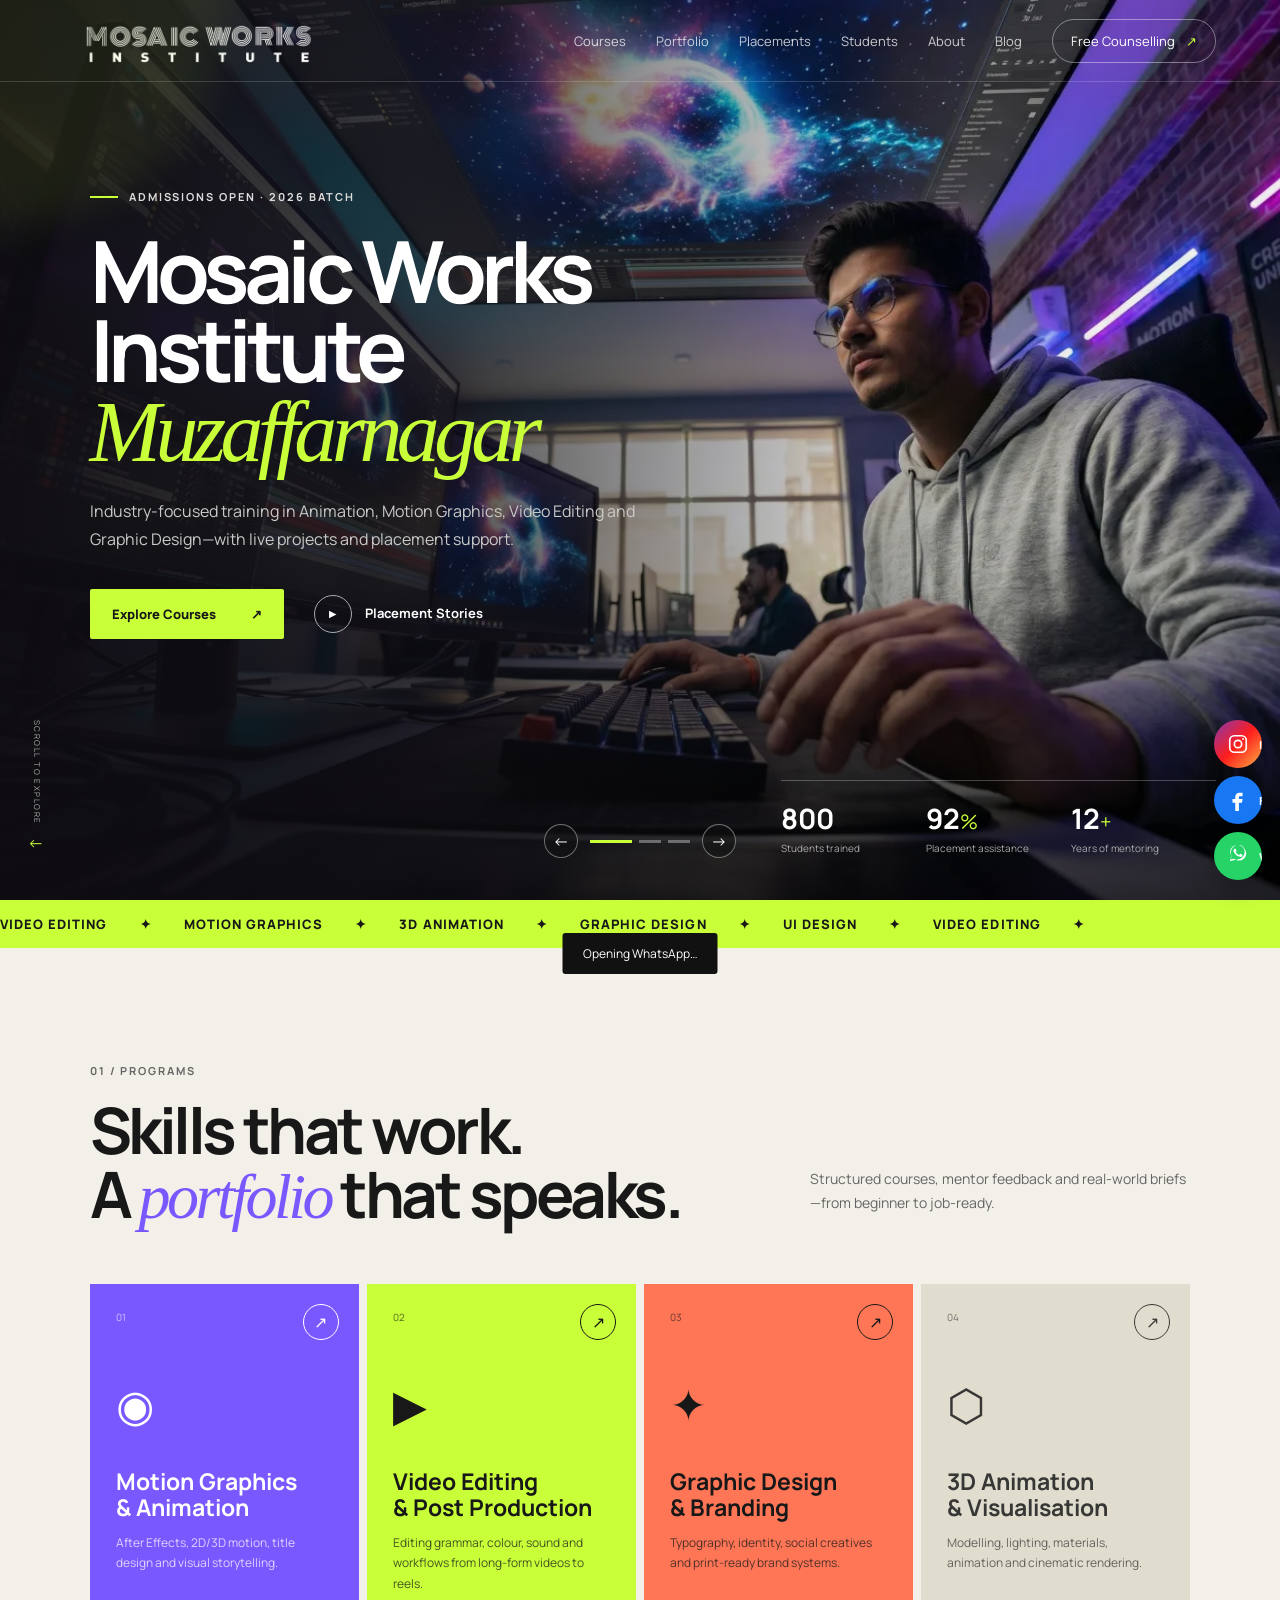
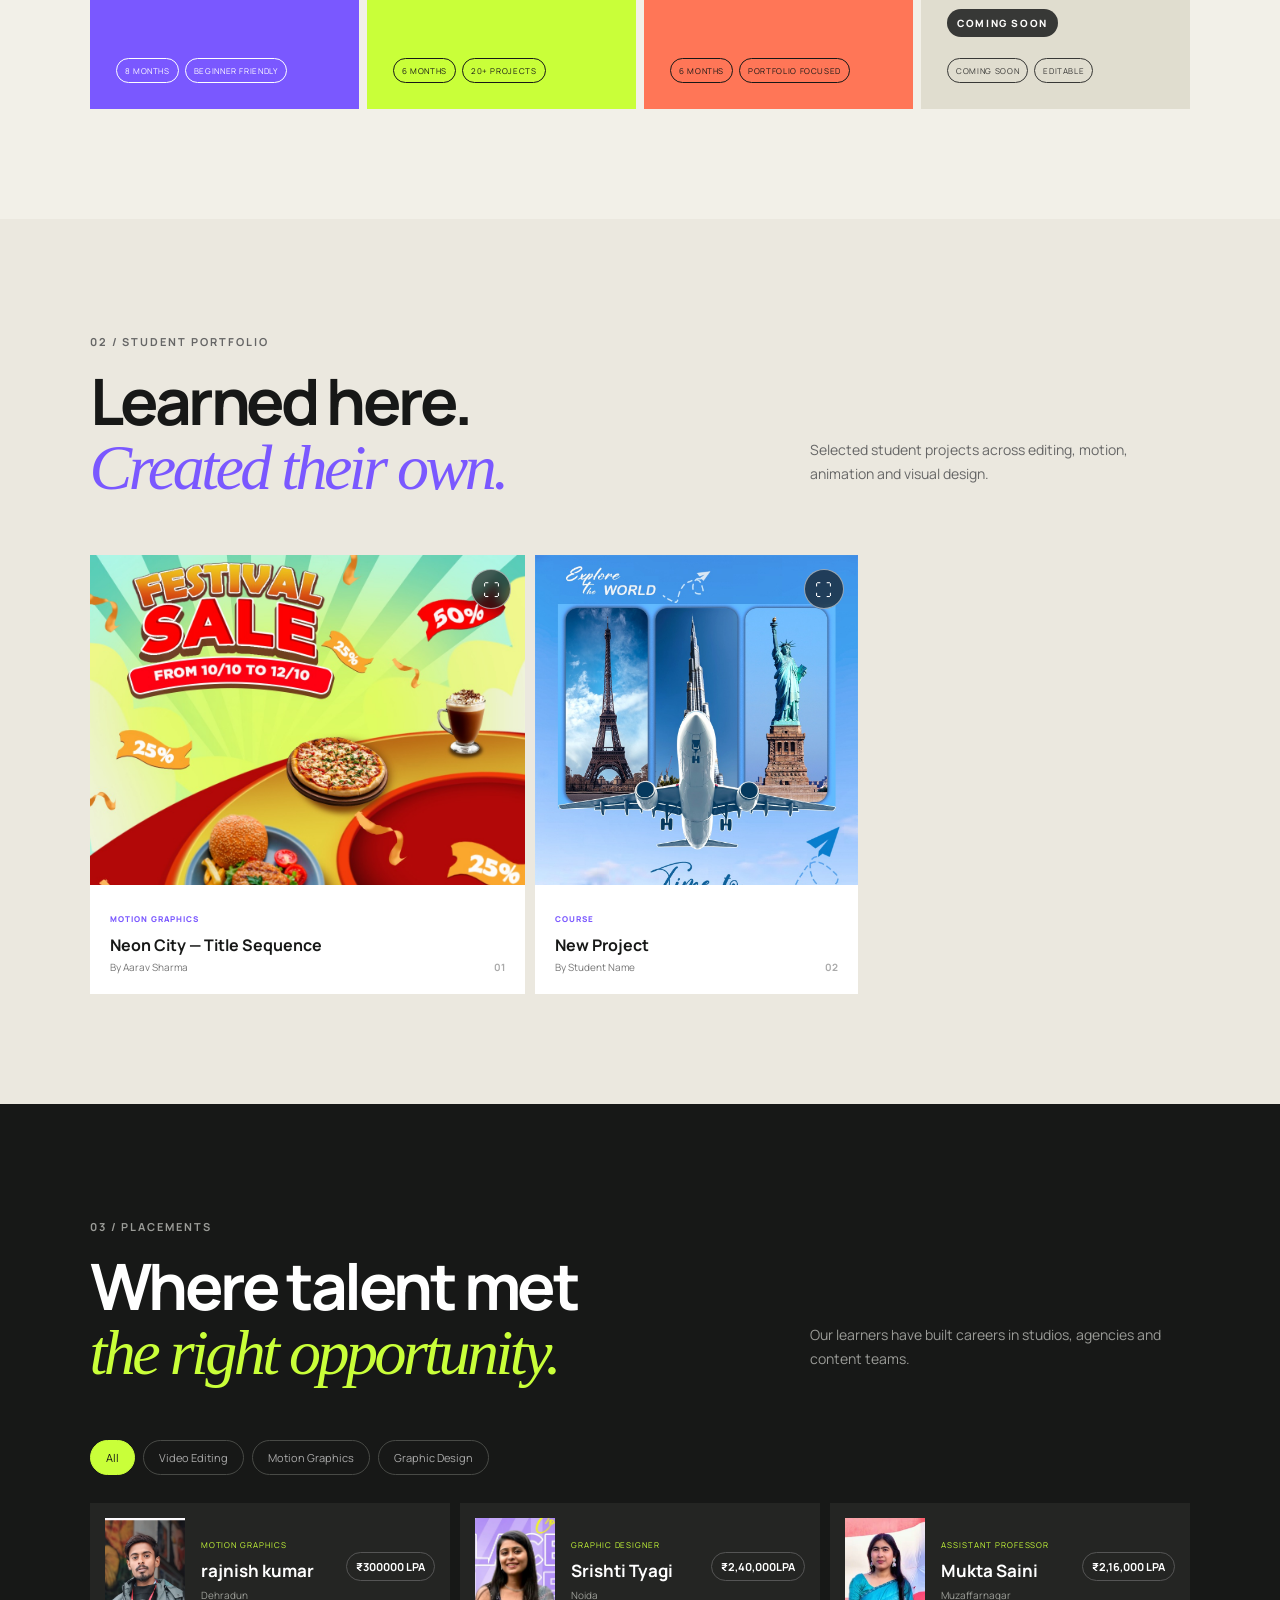
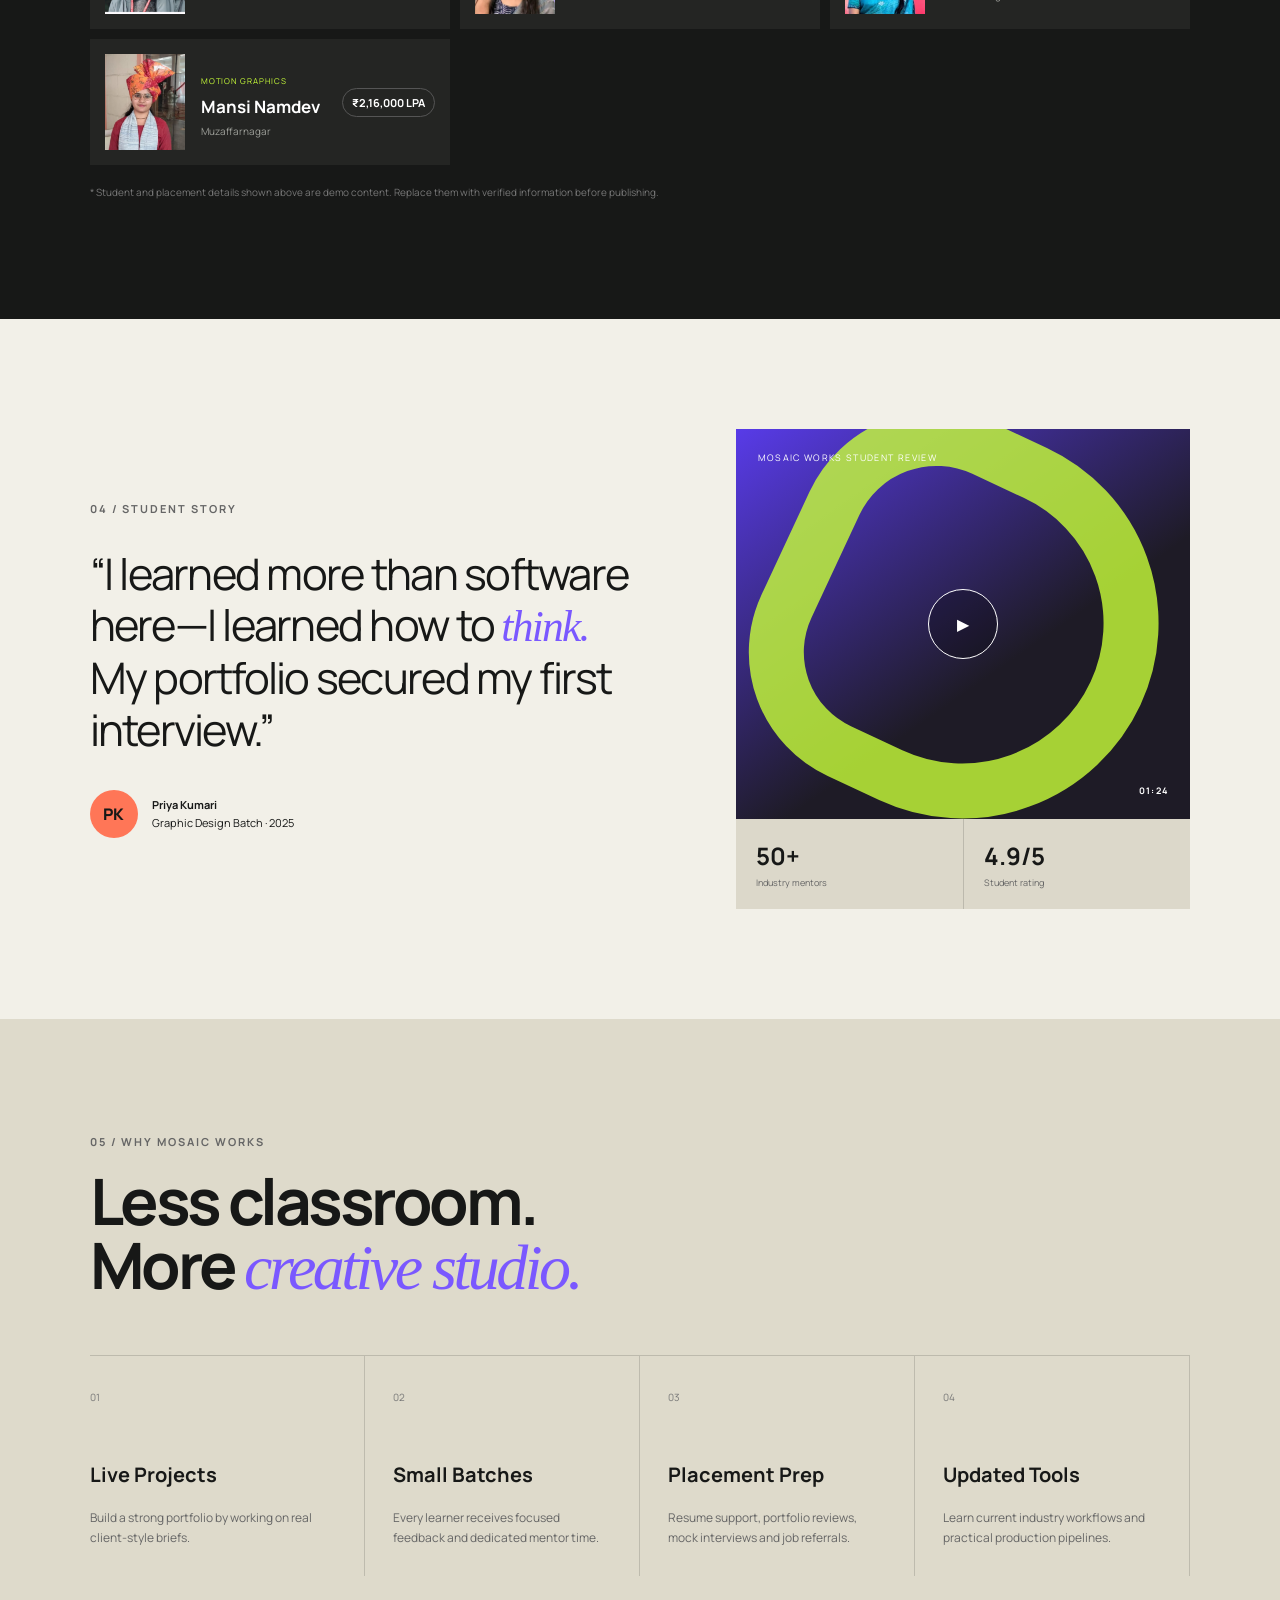
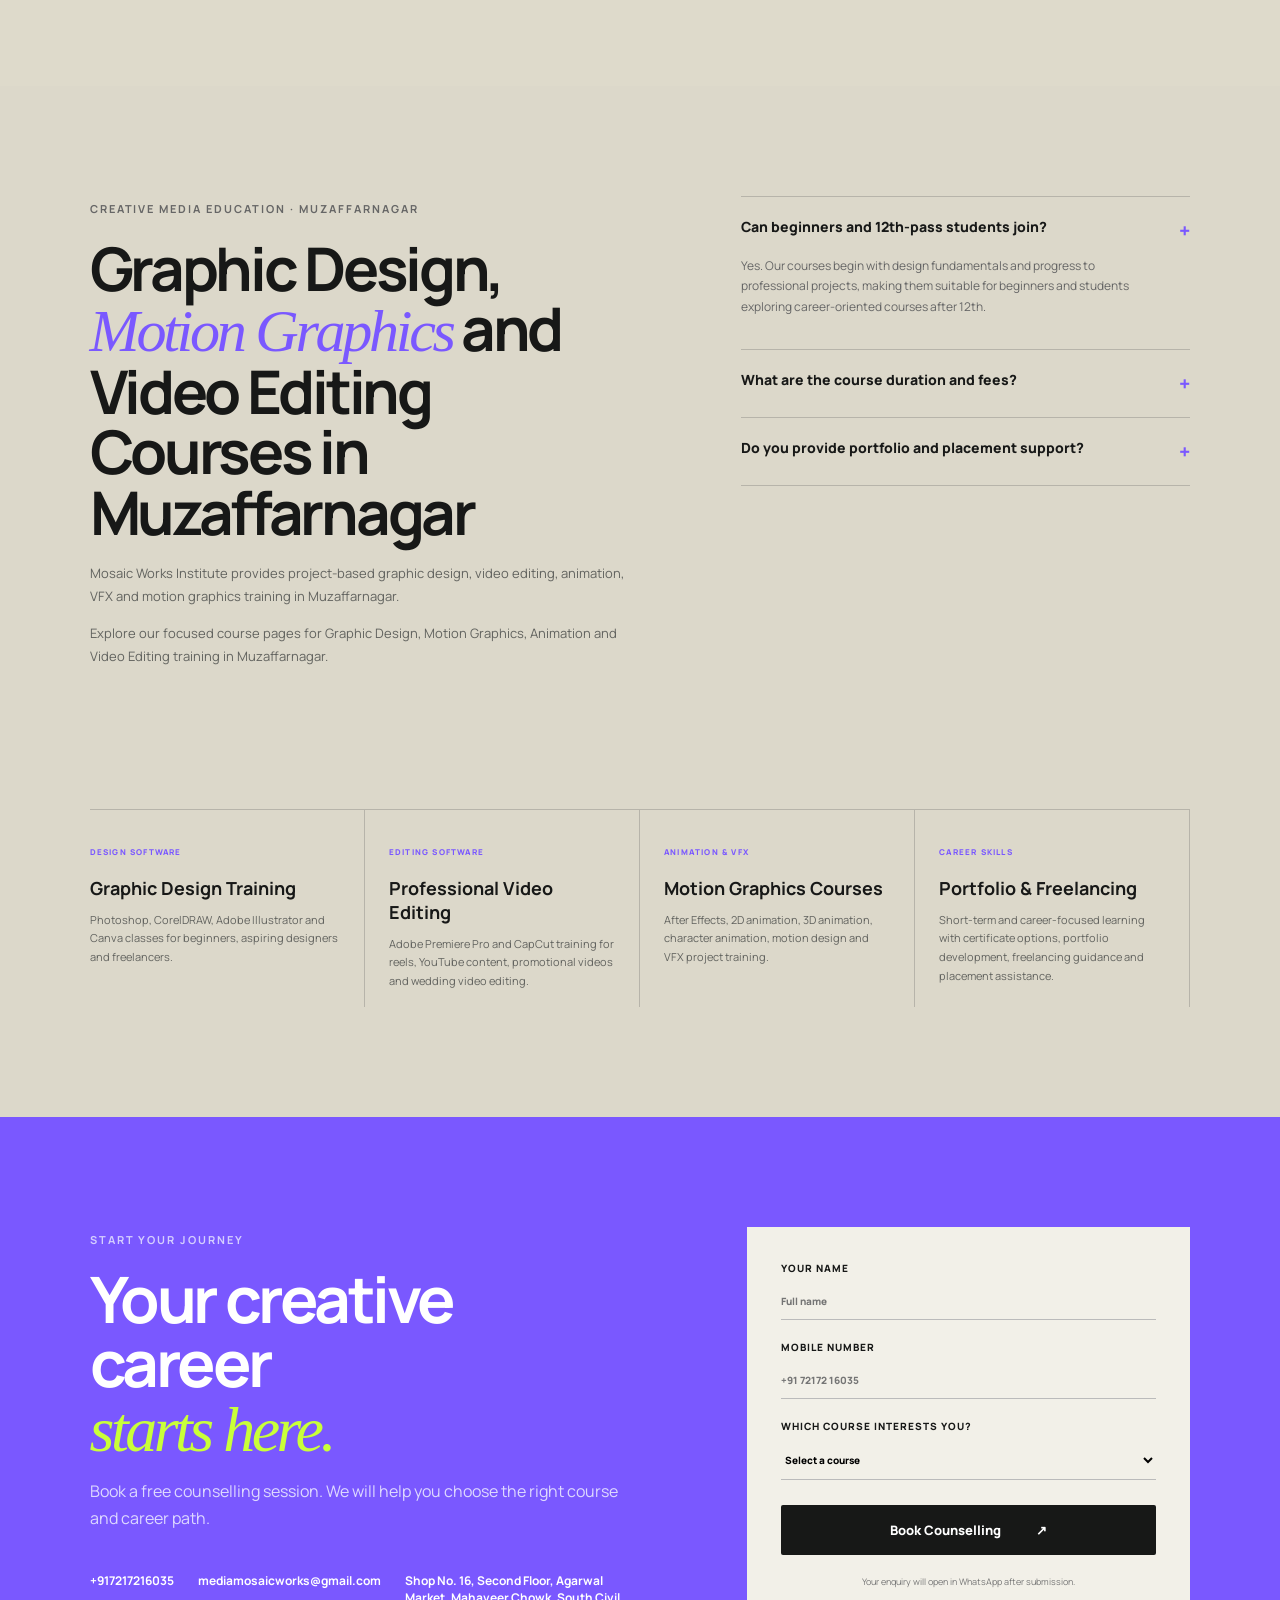
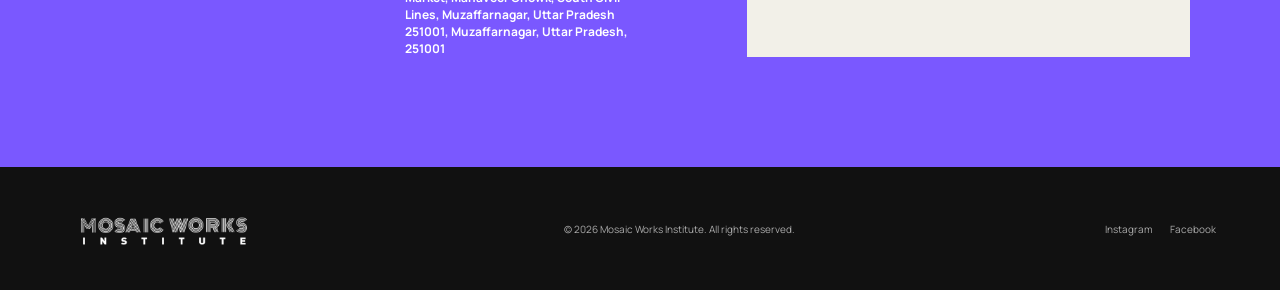
==== commit 094b81ed: "Publish downloaded site data and portfolio actual-size preview" ====
--- a/index.html
+++ b/index.html
@@ -16,7 +16,7 @@
   <link href="https://fonts.googleapis.com/css2?family=Hind:wght@400;500;600;700&family=Manrope:wght@400;500;600;700;800&family=Montserrat:wght@400;500;600;700;800&family=Mukta:wght@400;500;600;700&family=Noto+Sans+Devanagari:wght@400;500;600;700;800&family=Poppins:wght@400;500;600;700;800&display=swap" rel="stylesheet">
   <link rel="preload" as="image" href="assets/hero-students.png" />
   <link rel="stylesheet" href="styles.css?v=20260626-encoding-fix" />
-  <link rel="stylesheet" href="portfolio-lightbox.css?v=20260626-lightbox-encoding-fix" />
+  <link rel="stylesheet" href="portfolio-lightbox.css?v=20260626-actual-size" />
   <script type="application/ld+json">{"@context":"https://schema.org","@graph":[{"@type":["Organization","EducationalOrganization"],"@id":"https://mosaicworksinstitute.in/#organization","name":"Mosaic Works Institute","alternateName":["Mosaic Works","Mosaic Works Institute Muzaffarnagar"],"url":"https://mosaicworksinstitute.in/","logo":"https://mosaicworksinstitute.in/assets/mosaic-works-logo.png","image":"https://mosaicworksinstitute.in/assets/hero-students.png","email":"mediamosaicworks@gmail.com","telephone":"+917217216035","sameAs":["https://www.instagram.com/mosaic_works_institute/","https://www.facebook.com/share/1VC8kk6S8E/"]},{"@type":["LocalBusiness","EducationalOrganization"],"@id":"https://mosaicworksinstitute.in/#localbusiness","name":"Mosaic Works Institute","url":"https://mosaicworksinstitute.in/","telephone":"+917217216035","priceRange":"Contact for course fees","image":"https://mosaicworksinstitute.in/assets/mosaic-works-logo.png","description":"Professional creative education and training institute in Muzaffarnagar for graphic design, motion graphics, animation and video editing courses.","address":{"@type":"PostalAddress","streetAddress":"Shop No. 16, Second Floor, Agarwal Market, Mahaveer Chowk, South Civil Lines","addressLocality":"Muzaffarnagar","addressRegion":"Uttar Pradesh","postalCode":"251001","addressCountry":"IN"},"areaServed":[{"@type":"City","name":"Muzaffarnagar"},{"@type":"State","name":"Uttar Pradesh"}],"parentOrganization":{"@id":"https://mosaicworksinstitute.in/#organization"}},{"@type":"WebSite","@id":"https://mosaicworksinstitute.in/#website","url":"https://mosaicworksinstitute.in/","name":"Mosaic Works Institute","publisher":{"@id":"https://mosaicworksinstitute.in/#organization"},"inLanguage":"en-IN","potentialAction":{"@type":"SearchAction","target":"https://mosaicworksinstitute.in/?s={search_term_string}","query-input":"required name=search_term_string"}},{"@type":"BreadcrumbList","@id":"https://mosaicworksinstitute.in/#breadcrumb","itemListElement":[{"@type":"ListItem","position":1,"name":"Home","item":"https://mosaicworksinstitute.in/"}]},{"@type":"ItemList","@id":"https://mosaicworksinstitute.in/#courses","name":"Creative Media Courses at Mosaic Works Institute","itemListElement":[{"@type":"Course","position":1,"name":"Graphic Design Course in Muzaffarnagar","url":"https://mosaicworksinstitute.in/graphic-design-course-muzaffarnagar.html","provider":{"@id":"https://mosaicworksinstitute.in/#organization"}},{"@type":"Course","position":2,"name":"Motion Graphics Course in Muzaffarnagar","url":"https://mosaicworksinstitute.in/motion-graphics-course-muzaffarnagar.html","provider":{"@id":"https://mosaicworksinstitute.in/#organization"}},{"@type":"Course","position":3,"name":"Animation Course in Muzaffarnagar","url":"https://mosaicworksinstitute.in/animation-course-muzaffarnagar.html","provider":{"@id":"https://mosaicworksinstitute.in/#organization"}},{"@type":"Course","position":4,"name":"Video Editing Course in Muzaffarnagar","url":"https://mosaicworksinstitute.in/video-editing-course-muzaffarnagar.html","provider":{"@id":"https://mosaicworksinstitute.in/#organization"}}]}]}</script>
   <link rel="icon" type="image/png" sizes="48x48" href="https://mosaicworksinstitute.in/icon-48.png">
   <link rel="icon" type="image/png" sizes="192x192" href="https://mosaicworksinstitute.in/icon-192.png">
@@ -133,7 +133,7 @@
   </aside>
   <div class="portfolio-lightbox" id="portfolioLightbox" role="dialog" aria-modal="true" aria-label="Portfolio project preview" hidden><button class="lightbox-close" aria-label="Close">×</button><div class="lightbox-stage" id="lightboxStage"></div><div class="lightbox-caption"><span id="lightboxCategory"></span><h3 id="lightboxTitle"></h3><p id="lightboxStudent"></p></div></div>
   <div class="toast" role="status" aria-live="polite">Opening WhatsApp…</div>
-  <script src="site-data.js?v=20260626-lightbox-encoding-fix"></script>
+  <script src="site-data.js?v=20260626-download-data"></script>
   <script src="script.js?v=20260626-lightbox-encoding-fix"></script>
 </body>
 </html>
